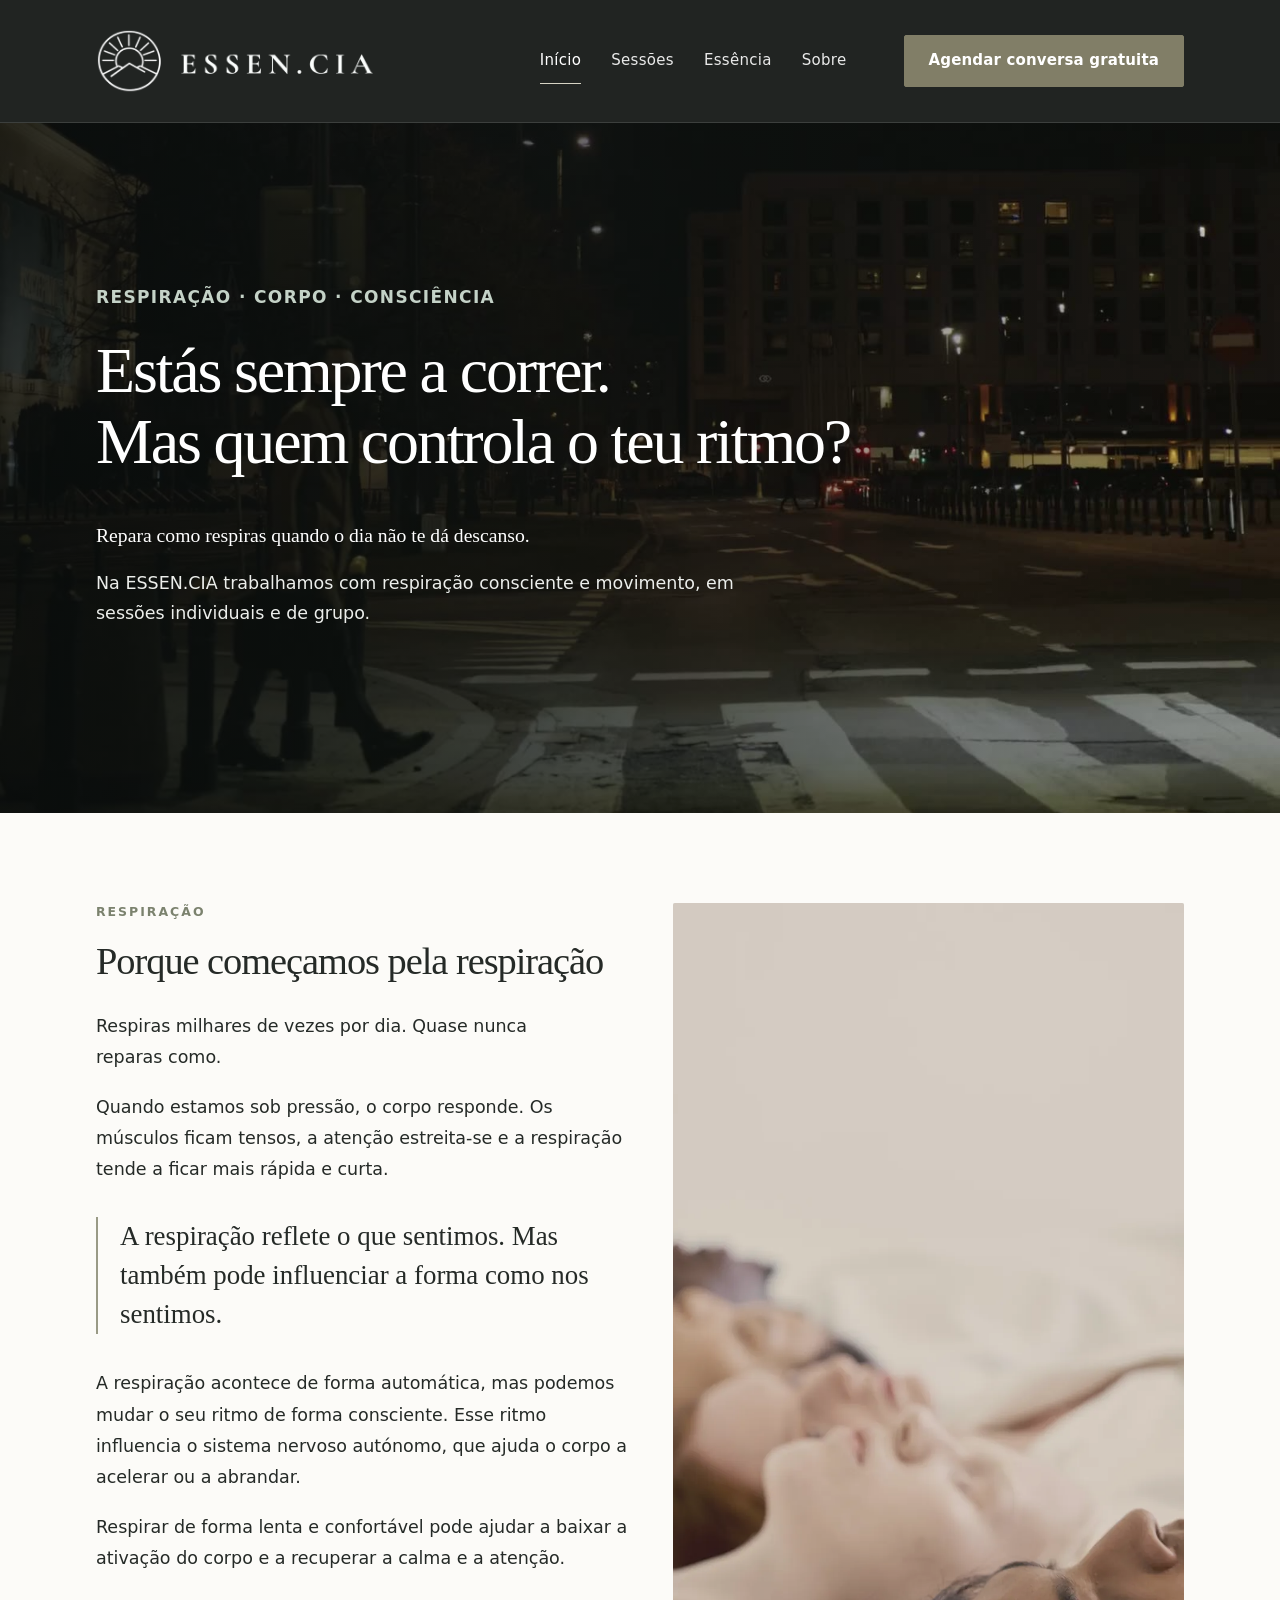
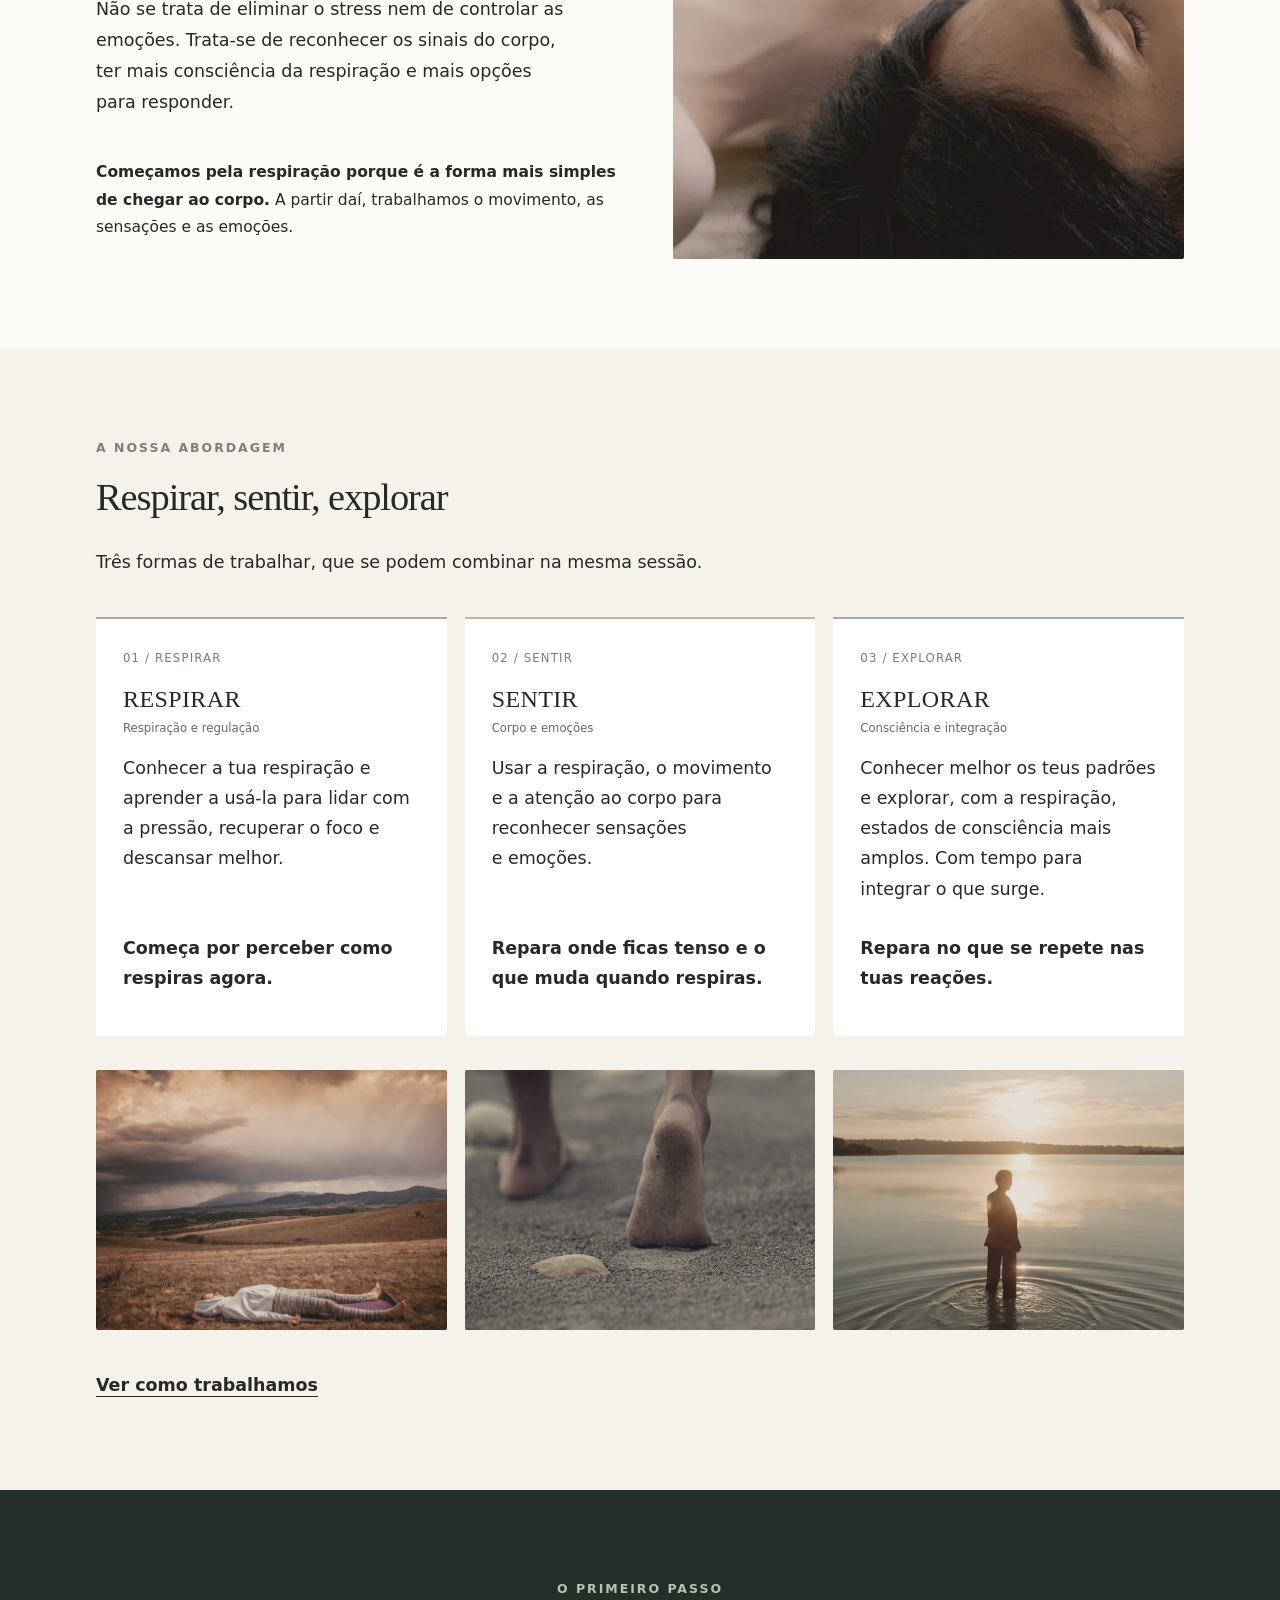
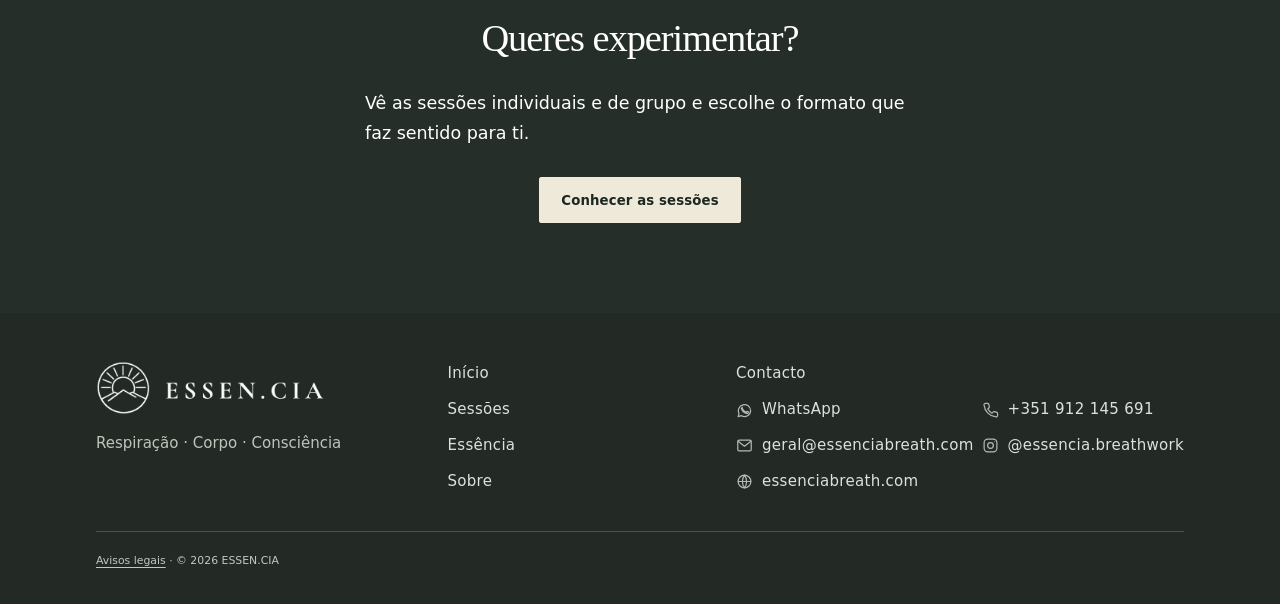
==== index.html @ b43eb586 "Dados estruturados: morada das sessões presenciais (Espaço SEED, Linda-a-Velha) Co-Authored-By: Clau" ====
<!DOCTYPE html>
<html lang="pt-PT"><head><meta charset="utf-8"/><meta content="width=device-width, initial-scale=1" name="viewport"/><meta content="light" name="color-scheme"/><title>Breathwork em Lisboa · ESSEN.CIA · Respiração, Corpo, Consciência</title><link rel="icon" href="favicon.ico"/><link rel="apple-touch-icon" href="assets/img/favicon.png"/><meta content="Sessões de breathwork (respiração consciente) em Lisboa, individuais e de grupo, com movimento e atenção ao corpo. Conhece a ESSEN.CIA." name="description"/>
<link rel="canonical" href="https://essenciabreath.com/">
<meta property="og:type" content="website"><meta property="og:locale" content="pt_PT"><meta property="og:site_name" content="ESSEN.CIA">
<meta property="og:title" content="Breathwork em Lisboa · ESSEN.CIA · Respiração, Corpo, Consciência"><meta property="og:description" content="Sessões de breathwork (respiração consciente) em Lisboa, individuais e de grupo, com movimento e atenção ao corpo. Conhece a ESSEN.CIA."><meta property="og:url" content="https://essenciabreath.com/">
<meta property="og:image" content="https://essenciabreath.com/assets/img/hero-poster.jpg"><meta name="twitter:card" content="summary_large_image">
<script type="application/ld+json">{"@context": "https://schema.org", "@type": "ProfessionalService", "name": "ESSEN.CIA", "url": "https://essenciabreath.com/", "description": "Sessões de breathwork (respiração consciente), movimento e consciência corporal, individuais e de grupo, em Lisboa.", "logo": "https://essenciabreath.com/assets/img/img-01.png", "image": "https://essenciabreath.com/assets/img/hero-poster.jpg", "telephone": "+351912145691", "email": "geral@essenciabreath.com", "areaServed": [{"@type": "City", "name": "Lisboa"}, {"@type": "City", "name": "Oeiras"}], "founder": {"@type": "Person", "name": "Domingos Frazão"}, "sameAs": ["https://www.instagram.com/essencia.breathwork/"], "knowsAbout": ["breathwork", "respiração consciente", "consciência corporal"], "address": {"@type": "PostalAddress", "streetAddress": "Av. 25 de Abril de 1974, 35, 1.º D (Espaço SEED)", "postalCode": "2795-224", "addressLocality": "Linda-a-Velha", "addressRegion": "Lisboa", "addressCountry": "PT"}}</script>
<link rel="stylesheet" href="css/site.css">
</head><body data-page="inicio"><script>(function(){var h=location.hash.slice(1),m={sessoes:"sessoes/",essencia:"essencia/",sobre:"sobre/",contacto:"sessoes/#contacto"};if(m[h])location.replace(m[h]);})();</script><a class="skip" href="./">Ir para o conteúdo</a><header class="site-head">
<a aria-label="ESSEN.CIA — Página inicial" class="logo" href="./"><img alt="ESSEN.CIA" class="brand-logo" data-v07-img="1" src="assets/img/img-01.png"/></a>
<nav aria-label="Menu principal" class="nav" id="nav"><a data-nav="inicio" data-v07-text="1" href="./">Início</a><a data-nav="sessoes" data-v07-text="2" href="sessoes/">Sessões</a><a data-nav="essencia" data-v07-text="3" href="essencia/">Essência</a><a data-nav="sobre" data-v07-text="4" href="sobre/">Sobre</a><a class="btn mobile-only" data-v07-text="5" href="sessoes/#contacto">Agendar conversa gratuita</a></nav>
<a class="btn head-cta" data-v07-text="6" href="sessoes/#contacto">Agendar conversa gratuita</a><button aria-controls="nav" aria-expanded="false" aria-label="Abrir menu" class="menu-toggle" id="menu-toggle" type="button">☰</button></header>
<main class="active" data-page="inicio" id="inicio">
<section class="hero"><div class="hero-photo" style="background-image:url('assets/img/bg-03.jpg')"></div><video aria-hidden="true" autoplay="" class="hero-video" data-video-choice="homem-passadeira" loop="" muted="" playsinline="" poster="assets/img/hero-poster.jpg" data-src-desktop="assets/video/hero.mp4" data-src-mobile="assets/video/hero-vertical.mp4" data-poster-mobile="assets/img/hero-poster-vertical.jpg" preload="metadata" tabindex="-1"><source src="assets/video/hero.mp4" type="video/mp4"/></video><div class="hero-content"><div class="eyebrow" data-v07-text="7" style="color:#c4d2c7">Respiração · Corpo · Consciência</div><h1 data-v07-text="8"><span>Estás sempre a correr.</span> <span>Mas quem controla o teu ritmo?</span></h1><div class="intro">Repara como respiras quando o dia não te dá descanso.</div><p data-v07-text="9">Na ESSEN.CIA trabalhamos com respiração consciente e movimento, em sessões individuais e de grupo.</p></div></section>
<section class="section"><div class="shell cols"><div class="wide-prose"><div class="eyebrow" data-v07-text="12">Respiração</div><h2 data-v07-text="13">Porque começamos pela respiração</h2><p data-v07-text="14">Respiras milhares de vezes por dia. Quase nunca reparas como.</p><p data-v07-text="15">Quando estamos sob pressão, o corpo responde. Os músculos ficam tensos, a atenção estreita-se e a respiração tende a ficar mais rápida e curta.</p><div class="statement">A respiração reflete o que sentimos. Mas também pode influenciar a forma como nos sentimos.</div><p data-v07-text="16">A respiração acontece de forma automática, mas podemos mudar o seu ritmo de forma consciente. Esse ritmo influencia o sistema nervoso autónomo, que ajuda o corpo a acelerar ou a abrandar.</p><p data-v07-text="17">Respirar de forma lenta e confortável pode ajudar a baixar a ativação do corpo e a recuperar a calma e a atenção.</p><p data-v07-text="18">Não se trata de eliminar o stress nem de controlar as emoções. Trata-se de reconhecer os sinais do corpo, ter mais consciência da respiração e mais opções para responder.</p><p class="conclusion-paragraph" data-v07-text="19"><strong>Começamos pela respiração porque é a forma mais simples de chegar ao corpo.</strong> A partir daí, trabalhamos o movimento, as sensações e as emoções.</p></div><figure class="image-frame feature-photo"><img alt="Pessoas deitadas de olhos fechados durante uma sessão de respiração" data-v07-img="2" decoding="async" loading="lazy" src="assets/img/img-02.webp"/></figure></div></section>
<section class="section soft"><div class="shell"><div class="eyebrow" data-v07-text="20">A nossa abordagem</div><h2 data-v07-text="21">Respirar, sentir, explorar</h2><p data-v07-text="22">Três formas de trabalhar, que se podem combinar na mesma sessão.</p><div class="door-grid"><article class="door"><figure class="image-frame door-photo"><img alt="Pessoa deitada num tapete ao ar livre, ao fim do dia" decoding="async" loading="lazy" src="assets/img/img-03.webp"/></figure><span class="number" data-v07-text="23">01 / RESPIRAR</span><h3 data-v07-text="24">RESPIRAR</h3><p class="meta" data-v07-text="25">Respiração e regulação</p><p data-v07-text="26">Conhecer a tua respiração e aprender a usá-la para lidar com a pressão, recuperar o foco e descansar melhor.</p><p data-v07-text="27"><strong>Começa por perceber como respiras agora.</strong></p></article><article class="door"><figure class="image-frame door-photo"><img alt="Pés descalços na areia" decoding="async" loading="lazy" src="assets/img/img-04.webp"/></figure><span class="number" data-v07-text="28">02 / SENTIR</span><h3 data-v07-text="29">SENTIR</h3><p class="meta" data-v07-text="30">Corpo e emoções</p><p data-v07-text="31">Usar a respiração, o movimento e a atenção ao corpo para reconhecer sensações e emoções.</p><p data-v07-text="32"><strong>Repara onde ficas tenso e o que muda quando respiras.</strong></p></article><article class="door"><figure class="image-frame door-photo"><img alt="Pessoa de pé na água ao pôr do sol" decoding="async" loading="lazy" src="assets/img/img-05.webp"/></figure><span class="number" data-v07-text="33">03 / EXPLORAR</span><h3 data-v07-text="34">EXPLORAR</h3><p class="meta" data-v07-text="35">Consciência e integração</p><p data-v07-text="36">Conhecer melhor os teus padrões e explorar, com a respiração, estados de consciência mais amplos. Com tempo para integrar o que surge.</p><p data-v07-text="37"><strong>Repara no que se repete nas tuas reações.</strong></p></article></div><div aria-label="Imagens de respiração, movimento e presença" class="image-strip"><figure class="image-frame"><img alt="Pessoa deitada num tapete ao ar livre, ao fim do dia" data-v07-img="3" decoding="async" loading="lazy" src="assets/img/img-03.webp"/></figure><figure class="image-frame"><img alt="Pés descalços na areia" data-v07-img="4" decoding="async" loading="lazy" src="assets/img/img-04.webp"/></figure><figure class="image-frame"><img alt="Pessoa de pé na água ao pôr do sol" data-v07-img="5" decoding="async" loading="lazy" src="assets/img/img-05.webp"/></figure></div><a class="link" href="essencia/">Ver como trabalhamos</a></div></section>
<section class="section dark ending"><div class="shell"><div class="eyebrow" data-v07-text="38">O primeiro passo</div><h2 data-v07-text="39">Queres experimentar?</h2><p data-v07-text="40">Vê as sessões individuais e de grupo e escolhe o formato que faz sentido para ti.</p><a class="btn cream" data-v07-text="41" href="sessoes/">Conhecer as sessões</a></div></section>
</main>
<footer class="footer"><div class="shell"><div class="footer-top"><div><a aria-label="ESSEN.CIA — início" class="logo" href="./"><img alt="ESSEN.CIA" class="brand-logo" data-v07-img="15" src="assets/img/img-01.png"/></a><p class="muted" data-v07-text="164" style="margin-top:17px">Respiração · Corpo · Consciência</p><!-- newsletter: tirar o atributo hidden quando o modelo de confirmação do Brevo estiver criado --><form class="footer-news" id="news-form" novalidate="" hidden><label for="news-email">Recebe as datas das próximas sessões</label><div class="footer-news-row"><input id="news-email" name="email" type="email" autocomplete="email" required="" placeholder="o teu e-mail" maxlength="160"/><input name="site" tabindex="-1" autocomplete="off" aria-hidden="true" style="position:absolute;left:-9999px;width:1px;height:1px"/><button class="btn" type="submit">Receber</button></div><p class="footer-news-note" id="news-status" role="status" aria-live="polite">Vais receber um e-mail para confirmar. Podes sair quando quiseres.</p></form></div><nav aria-label="Rodapé" class="footer-nav"><a data-v07-text="165" href="./">Início</a><a data-v07-text="166" href="sessoes/">Sessões</a><a data-v07-text="167" href="essencia/">Essência</a><a data-v07-text="168" href="sobre/">Sobre</a></nav><div class="footer-nav footer-contact-links"><a data-v07-text="169" href="sessoes/#contacto">Contacto</a><a data-v07-text="170" href="https://wa.me/351912145691" rel="noopener noreferrer" target="_blank"><svg aria-hidden="true" class="contact-icon" fill="none" height="18" stroke="currentColor" stroke-linecap="round" stroke-linejoin="round" stroke-width="1.7" viewbox="0 0 24 24" width="18"><path d="M20.7 11.9a8.7 8.7 0 0 1-13 7.4L3 20.6l1.2-4.3a8.7 8.7 0 1 1 16.5-4.4Z"></path><path d="M8.8 8.7c.7 2.8 2.2 4.5 5.6 5.8l1.2-1.4 2.2 1.1c-.5 2-2.2 2.4-4.3 1.5-3-1.3-5.2-3.5-6-6.4l1.3-1.9Z"></path></svg> WhatsApp</a><a data-v07-text="171" href="tel:+351912145691"><svg aria-hidden="true" class="contact-icon" fill="none" height="18" stroke="currentColor" stroke-linecap="round" stroke-linejoin="round" stroke-width="1.7" viewbox="0 0 24 24" width="18"><path d="M22 16.1v3a2 2 0 0 1-2.2 2c-9.2-1-16-7.8-17-17A2 2 0 0 1 4.8 2h3a2 2 0 0 1 2 1.7l.5 3a2 2 0 0 1-.6 1.7L8.2 9.9a16 16 0 0 0 5.9 5.9l1.5-1.5a2 2 0 0 1 1.7-.6l3 .5a2 2 0 0 1 1.7 1.9Z"></path></svg> +351 912 145 691</a><a data-v07-text="172" href="mailto:geral@essenciabreath.com"><svg aria-hidden="true" class="contact-icon" fill="none" height="18" stroke="currentColor" stroke-linecap="round" stroke-linejoin="round" stroke-width="1.7" viewbox="0 0 24 24" width="18"><rect height="15" rx="2" width="19" x="2.5" y="4.5"></rect><path d="m3 6 9 7 9-7"></path></svg> <span class="lbl" data-short="E-mail">geral@essenciabreath.com</span></a><a data-v07-text="173" href="https://www.instagram.com/essencia.breathwork/" rel="noopener noreferrer" target="_blank"><svg aria-hidden="true" class="contact-icon" fill="none" height="18" stroke="currentColor" stroke-linecap="round" stroke-linejoin="round" stroke-width="1.7" viewbox="0 0 24 24" width="18"><rect height="18" rx="5" width="18" x="3" y="3"></rect><circle cx="12" cy="12" r="4"></circle><circle cx="17.7" cy="6.4" fill="currentColor" r=".7" stroke="none"></circle></svg> <span class="lbl" data-short="Instagram">@essencia.breathwork</span></a><a data-v07-text="174" href="https://www.essenciabreath.com/" rel="noopener noreferrer" target="_blank"><svg aria-hidden="true" class="contact-icon" fill="none" height="18" stroke="currentColor" stroke-linecap="round" stroke-linejoin="round" stroke-width="1.7" viewbox="0 0 24 24" width="18"><circle cx="12" cy="12" r="9"></circle><path d="M3 12h18M12 3a15 15 0 0 1 0 18M12 3a15 15 0 0 0 0 18"></path></svg> <span class="lbl" data-short="Site">essenciabreath.com</span></a></div></div><div class="footer-small"><p class="legal-links"><a href="avisos-legais/">Avisos legais</a><!-- · <a href="https://www.livroreclamacoes.pt/" target="_blank" rel="noopener noreferrer">Livro de Reclamações</a> (escondido até a inscrição estar feita) --> · © 2026 ESSEN.CIA</p></div></div></footer><script src="js/site.js"></script></body></html>
---- css/site.css ----
:root{--ink:#252a27;--muted:#626b64;--cream:#f5f2ec;--paper:#fcfbf8;--line:#dfddd5;--deep:#252e29;--sage:#7b826e;--max:1160px;--serif:Georgia, 'Times New Roman', serif;--sans:system-ui,-apple-system,'Segoe UI',Arial,sans-serif}
*{box-sizing:border-box}html{scroll-behavior:smooth}body{margin:0;color:var(--ink);background:var(--paper);font-family:var(--sans);font-size:15.5px;line-height:1.72;-webkit-font-smoothing:antialiased}a{color:inherit}a:focus-visible,button:focus-visible{outline:3px solid #8c9d84;outline-offset:3px}button{font:inherit}p{margin:0 0 1.1em;max-width:730px}h1,h2,h3{font-family:var(--serif);font-weight:normal;letter-spacing:-.027em;line-height:1.16;margin:0 0 .7em}h1{font-size:clamp(2.4rem,4vw,3.95rem)}h2{font-size:clamp(1.85rem,3vw,2.95rem)}h3{font-size:1.48rem}.eyebrow{font-size:.7rem;text-transform:uppercase;letter-spacing:.16em;font-weight:700;color:var(--sage);margin-bottom:18px}.shell{max-width:var(--max);margin-inline:auto;padding-inline:36px}.skip{position:absolute;top:-55px;left:10px;z-index:200;padding:10px;background:white}.skip:focus{top:10px}
.site-head{position:relative;z-index:50;height:82px;padding:0 max(36px,calc((100vw - var(--max))/2 + 36px));display:flex;gap:35px;align-items:center;background:rgba(24,28,25,.96);color:white;border-bottom:1px solid rgba(255,255,255,.12)}.logo{display:flex;align-items:center;flex-shrink:0;text-decoration:none}.brand-logo{display:block;width:228px;height:auto;object-fit:contain}.nav{display:flex;gap:30px;align-items:center;justify-content:center;margin-left:auto}.nav a,.footer-nav a{font-size:.85rem;text-decoration:none;letter-spacing:.02em}.nav a{padding:10px 0;color:rgba(255,255,255,.9);border-bottom:1px solid transparent}.nav a:hover,.nav a.active{border-bottom-color:#d6d3c4;color:white}.head-cta{margin-left:22px}.btn{display:inline-flex;align-items:center;justify-content:center;gap:9px;border:1px solid var(--deep);background:var(--deep);color:#fff;padding:12px 21px;min-height:46px;font-size:.84rem;line-height:1.3;font-weight:600;letter-spacing:.01em;text-decoration:none;border-radius:2px;transition:background-color .16s,color .16s;cursor:pointer}.btn:hover{background:#48594e}.btn.cream{color:#1c2822;background:#eee9d9;border-color:#eee9d9}.btn.cream:hover{background:#fff}.btn.outline{background:transparent;color:var(--deep)}.btn.outline:hover{background:#eceee9}.site-head .btn{background:#817e67;border-color:#817e67;color:white}.menu-toggle{display:none;border:1px solid #7d8276;color:white;background:transparent;padding:7px 11px;border-radius:2px;font-size:1.2rem}.mobile-only{display:none!important}
main[data-page]{display:none}main[data-page].active{display:block}.hero{position:relative;isolation:isolate;display:flex;align-items:center;min-height:min(725px,83vh);background:#171d1b;color:#fff;overflow:hidden}.hero-photo{position:absolute;inset:0;z-index:-2;background-size:cover;background-position:center 45%;filter:saturate(.72)}.hero::after{content:'';position:absolute;inset:0;z-index:-1;background:linear-gradient(90deg,rgba(9,13,13,.90) 0%,rgba(12,17,16,.75) 40%,rgba(10,14,13,.10) 100%)}.hero-content{width:100%;max-width:var(--max);padding:84px 36px 100px;margin:auto}.hero-content h1{max-width:760px;font-size:clamp(2.65rem,5vw,4.65rem);line-height:1.11;letter-spacing:-.035em}.hero-content .intro{font:normal clamp(1.18rem,1.8vw,1.52rem)/1.35 var(--serif);margin:22px 0 16px;max-width:570px}.hero-content p{max-width:555px;font-size:.97rem;color:#eceeeb}.hero-content .btn{margin-top:14px}.hero .eyebrow{color:#ddd3be}.section{padding:90px 0}.section.soft{background:var(--cream)}.section.dark{background:var(--deep);color:white}.section.dark .eyebrow{color:#b7c2b1}.cols{display:grid;grid-template-columns:1.05fr 1fr;gap:65px;align-items:center}.wide-prose p{line-height:1.78}.statement{font:normal clamp(1.26rem,2.1vw,1.75rem)/1.45 var(--serif);padding-left:22px;border-left:2px solid #999a86;margin:32px 0 34px}.image-frame{margin:0;overflow:hidden;background:#e2e3dc;border-radius:2px}.image-frame img{display:block;width:100%;height:100%;object-fit:cover;object-position:center}.feature-photo{height:550px}.wide-photo{height:440px}.portrait-photo{height:510px}.image-caption{font-size:.73rem;color:var(--muted);margin-top:9px}.image-strip{display:grid;grid-template-columns:repeat(3,1fr);gap:15px}.image-strip .image-frame{height:260px}.image-strip .image-frame:nth-child(2){height:310px;margin-top:24px}.image-strip .image-frame:nth-child(3){height:260px}
.door-grid{display:grid;grid-template-columns:repeat(3,1fr);gap:18px;margin:40px 0 30px}.door{padding:29px 27px 24px;background:#fff;border-top:2px solid #a1afa2}.door:nth-child(2){border-color:#c6b79d}.door:nth-child(3){border-color:#a0adb2}.door .number{font-size:.71rem;letter-spacing:.1em;color:#728275}.door h3{font-size:1.67rem;margin:18px 0 6px}.door p{font-size:.89rem}.door .meta{font-size:.76rem;color:var(--muted);margin-bottom:16px}.link{font-weight:650;text-underline-offset:5px;text-decoration-thickness:1px}.ending{text-align:center;padding:70px 24px}.ending .shell{display:flex;flex-direction:column;align-items:center}.ending p{max-width:550px}.ending .btn{margin-top:10px}
.page-hero{background:var(--cream);padding:82px 0 75px}.page-hero p{font-size:1.02rem;max-width:760px}.page-hero h1{max-width:900px}.page-hero .btn{margin-top:13px}.details{display:grid;grid-template-columns:1fr 1.18fr;align-items:start;gap:75px}.details h2{max-width:370px}.details .wide-prose{min-width:0}.format-chips{display:flex;gap:9px;flex-wrap:wrap;margin:22px 0}.format-chips span{font-size:.77rem;background:#edf0e9;border:1px solid #c7d1c7;padding:7px 11px;color:#425147;border-radius:2px}.prices-by-request{color:var(--muted);font-size:.81rem}.service-band{background:#e8e7de;padding:30px}.service-band h3{font-size:1.45rem}.mid-cta{margin-top:14px}.session-side{margin-top:32px;max-width:440px}.session-side img{height:310px}.session-side.sm{max-width:400px}.group-grid{display:grid;grid-template-columns:minmax(280px,1fr) 1fr;gap:65px;align-items:center}.group-photo{height:530px}.group-image-caption{font-size:.73rem;color:var(--muted)}
.essence-section{display:grid;grid-template-columns:56px minmax(0,1fr) minmax(220px,340px);gap:36px;padding:70px 0;border-bottom:1px solid var(--line);align-items:start}.essence-section h2{font-size:2.5rem}.essence-section .number-big{font:normal 1.3rem var(--serif);color:#9ca79c}.essence-section p{max-width:620px}.essence-img{height:420px}.essence-img img{object-position:center}.quote-block{background:#e9e9e2;padding:78px 0}.quote-block p{max-width:750px}.about-top{display:grid;grid-template-columns:1.05fr .95fr;gap:70px;align-items:center}.about-top .portrait-photo{height:405px}.about-top p{font-size:1.06rem}.long-read{max-width:890px;margin:auto}.long-read h2{font-size:2.1rem;margin:10px 0 20px}.long-read p{line-height:1.85}.long-read .btn{margin:8px 12px 0 0}.light-rule{border:0;border-top:1px solid var(--line);margin:48px 0 46px}
.contact{padding:75px 0;background:#e5e7e0;scroll-margin-top:22px}.contact-cta{max-width:850px}.contact-cta h2{margin-bottom:.4em}.contact-cta p{max-width:720px}.contact-actions{display:flex;flex-wrap:wrap;gap:12px;align-items:center;margin-top:27px}.contact-note{font-size:.78rem;color:#546058;max-width:670px;margin-top:18px}.footer{background:#232a26;color:white;padding:62px 0 28px}.footer-top{display:grid;grid-template-columns:1.25fr 1fr 1fr;gap:36px}.footer .brand-logo{max-width:230px}.footer-nav{display:flex;flex-direction:column;align-items:flex-start;gap:13px}.footer-nav a{color:#dde1dc}.footer .muted{font-size:.82rem;color:#bdc5bb}.footer-small{color:#c0c9bf;margin-top:46px;padding-top:20px;border-top:1px solid #49544b;font-size:.74rem;line-height:1.7}
@media(max-width:1020px){.site-head{gap:20px;padding:0 26px}.brand-logo{width:190px}.nav{gap:19px}.head-cta{margin-left:0}.cols{gap:37px}.details{gap:42px}.essence-section{gap:20px;grid-template-columns:42px minmax(0,1fr) 260px}}
@media(max-width:760px){html{scroll-behavior:auto}.shell{padding:0 22px}.site-head{height:68px;padding:0 18px}.brand-logo{width:185px}.site-head>.head-cta{display:none}.menu-toggle{display:block;margin-left:auto}.nav{display:none;position:absolute;top:68px;left:0;right:0;margin:0;padding:16px 24px 24px;background:#222a26;border-top:1px solid #424d44;flex-direction:column;align-items:stretch;gap:6px;box-shadow:0 10px 14px rgba(0,0,0,.19)}.nav.open{display:flex}.nav a{padding:10px 5px;font-size:.96rem}.nav .mobile-only{display:flex!important;margin-top:10px}.hero{min-height:690px;align-items:end}.hero-photo{background-position:36% center;filter:saturate(.65)}.hero::after{background:linear-gradient(0deg,rgba(9,15,14,.96) 0%,rgba(12,17,16,.86) 48%,rgba(10,17,15,.12) 100%)}.hero-content{padding:230px 23px 58px}.hero-content h1{font-size:clamp(2.12rem,8vw,3.15rem)}.hero-content .intro{font-size:1.17rem}.hero-content p{font-size:.88rem}.section{padding:62px 0}.cols,.details,.group-grid,.about-top{grid-template-columns:1fr;gap:28px}.page-hero{padding:60px 0 55px}.page-hero h1{font-size:2.45rem}.feature-photo{height:360px}.wide-photo{height:280px}.portrait-photo,.about-top .portrait-photo{height:385px}.door-grid{grid-template-columns:1fr;gap:12px}.door{min-height:0;padding:24px}.door h3{margin:12px 0 3px}.group-photo{height:340px}.essence-section{grid-template-columns:35px 1fr;gap:14px;padding:54px 0}.essence-section .essence-img{grid-column:2;max-width:510px;height:280px}.essence-section h2{font-size:2.12rem}.image-strip{gap:8px}.image-strip .image-frame,.image-strip .image-frame:nth-child(3){height:160px}.image-strip .image-frame:nth-child(2){height:180px;margin-top:13px}.contact{padding:57px 0}.footer-top{grid-template-columns:1fr 1fr;gap:30px}.footer-top>div:first-child{grid-column:span 2}.footer-small{margin-top:30px}}
@media(max-width:430px){.hero{min-height:640px}.hero-content{padding-top:180px}.hero-content h1{font-size:2.16rem}.hero-content p{font-size:.85rem}.page-hero h1{font-size:2.18rem}.essence-section{grid-template-columns:1fr}.essence-section .essence-img{grid-column:1}.essence-section .number-big{font-size:.97rem}.about-top .portrait-photo{height:340px}.footer-top{grid-template-columns:1fr}.footer-top>div:first-child{grid-column:span 1}.contact-actions .btn{width:100%}}
@media(prefers-reduced-motion:reduce){html{scroll-behavior:auto}*{transition:none!important}}

/* V0.5 — Sistema visual editorial ESSEN.CIA */
:root{--font-body:1rem;--font-caption:.77rem;--font-label:.78rem;--font-button:.86rem;--font-h1:clamp(2.6rem,4.15vw,3.7rem);--font-h2:clamp(2rem,3.15vw,3rem);--font-h3:1.58rem;--body-leading:1.76;--space-section:clamp(66px,8vw,96px)}
body{font-size:var(--font-body);line-height:var(--body-leading)}
.section{padding-block:var(--space-section)}
p{font-size:var(--font-body);line-height:var(--body-leading);text-align:justify;text-wrap:pretty;hyphens:auto}
.eyebrow{font-size:var(--font-label);line-height:1.45}
h1{font-size:var(--font-h1)}h2{font-size:var(--font-h2)}h3{font-size:var(--font-h3)}
h1,h2,h3,.eyebrow{hyphens:none;text-align:left;text-wrap:balance}
.btn,.nav a,.footer-nav a{font-size:var(--font-button)}
.door p,.door .meta,.page-hero p,.about-top p,.hero-content p,.hero-content .intro,.footer .muted,.wide-prose p,.long-read p,.prices-by-request,.service-band p,.group-image-caption{font-size:var(--font-body)}
.door .meta,.door .number,.card-label,.image-caption,.group-image-caption,.prices-by-request,.footer .muted{font-size:var(--font-caption)}
.door .meta,.footer .muted,.prices-by-request{line-height:1.5;text-align:left}
.door h3{text-transform:uppercase;font-size:1.5rem;letter-spacing:.016em}
.door-grid>.door{min-height:340px;display:flex;flex-direction:column}
.door-grid>.door p:last-child{margin-top:auto;padding-top:10px}
.image-strip{grid-template-columns:repeat(3,minmax(0,1fr));gap:17px;margin:34px 0 40px;align-items:stretch}
.image-strip .image-frame,.image-strip .image-frame:nth-child(2),.image-strip .image-frame:nth-child(3){height:242px;margin:0;aspect-ratio:3/2}
.image-strip img,.essence-img img,.session-side img,.group-photo img,.feature-photo img{filter:saturate(.76) contrast(.96) brightness(.99)}
.essence-img{height:370px}
.essence-section{grid-template-columns:56px minmax(0,1fr) minmax(245px,340px);align-items:center}
.essence-section p{font-size:var(--font-body)}
.essence-section h2{font-size:2.45rem}
.about-top .portrait-photo img,.about-top .feature-photo img{filter:saturate(.78) contrast(.93) brightness(.97) blur(.45px)}
.hero{min-height:690px}
.hero-photo{z-index:-3;filter:saturate(.70) blur(2px);transform:scale(1.015)}
.hero-video{position:absolute;z-index:-2;inset:-4px;width:calc(100% + 8px);height:calc(100% + 8px);object-fit:cover;filter:saturate(.72) contrast(.94) brightness(.85) blur(2.6px);pointer-events:none}
.hero::after{z-index:-1;background:linear-gradient(90deg,rgba(9,13,13,.88) 0%,rgba(11,16,15,.79) 41%,rgba(10,15,14,.38) 100%)}
.hero-content{padding-top:92px;padding-bottom:96px}
.hero-content h1{max-width:1060px;font-size:clamp(2.65rem,4.06vw,3.64rem);line-height:1.10;letter-spacing:-.034em}
.hero-content h1 span{display:block;white-space:nowrap}
.hero .eyebrow{font-size:1.05rem;letter-spacing:.12em;margin-bottom:26px}
.hero-content .intro{max-width:1020px;font:normal 1.23rem/1.4 var(--serif);white-space:nowrap;margin:27px 0 18px;text-align:left}
.hero-content p{max-width:635px;color:#eceeeb}
.hero-content .btn{margin-top:17px}
.org-layout{display:grid;grid-template-columns:.9fr 1.4fr;gap:50px;align-items:start}
.formats-grid{display:grid;grid-template-columns:repeat(2,minmax(0,1fr));gap:15px}
.format-card{padding:25px 23px 26px;background:#e9e9e2;display:flex;flex-direction:column;min-height:338px}
.format-card:nth-child(2){background:#edece7}
.format-card h3{font-size:1.42rem;margin:16px 0 14px;line-height:1.2}
.format-card p{font-size:.92rem;line-height:1.65}
.card-label{letter-spacing:.13em;text-transform:uppercase;color:#697b6e;font-weight:650}
.format-card .card-small{font-size:.82rem;color:#56645a;margin-top:auto}
.text-link{display:inline-block;font-size:var(--font-button);font-weight:700;text-underline-offset:4px;line-height:1.5;margin-top:12px}
.partners{display:grid;grid-template-columns:repeat(2,minmax(0,1fr));gap:16px;margin:26px 0 25px}
.partner-card{border:1px solid #deded7;background:#f6f5f0;padding:26px;text-decoration:none;display:flex;flex-direction:column;gap:12px;min-height:150px;transition:border-color .18s}
.partner-card:hover{border-color:#7c8a7a}
.partner-name{font:600 2rem/1.06 var(--sans);letter-spacing:.09em;color:#26352f}
.partner-name.injoy{font-family:var(--serif);font-style:italic;font-weight:400;letter-spacing:.02em}
.partner-role{font-size:.84rem;color:#525f55}
.partner-visit{font-size:.78rem;color:#344b3f;font-weight:650;text-decoration:underline;text-underline-offset:4px}
.contact{position:relative;isolation:isolate;background:#e9eae3;overflow:hidden}
.contact::before{content:'';position:absolute;inset:0;z-index:-2;background-image:url('../assets/img/bg-01.webp');background-size:cover;background-position:50% 55%;filter:blur(5px) saturate(.65) contrast(.88);transform:scale(1.02)}
.contact::after{content:'';position:absolute;inset:0;z-index:-1;background:rgba(244,246,241,.89)}
.contact-actions{align-items:stretch;margin-top:27px}
.contact-direct{display:grid;grid-template-columns:repeat(2,minmax(0,1fr));gap:22px 36px;border-top:1px solid rgba(48,67,57,.18);padding-top:23px;margin-top:32px}
.contact-direct>div{display:flex;flex-direction:column;align-items:flex-start;gap:4px}
.contact-direct a{font-size:1rem;font-weight:600;text-decoration:none;overflow-wrap:anywhere}
.contact-direct a:hover,.footer-contact-links a:hover{text-decoration:underline;text-underline-offset:4px}
.contact-label{font-size:var(--font-caption);letter-spacing:.11em;text-transform:uppercase;color:#5e6c61;font-weight:700}
.footer-contact-links a{overflow-wrap:anywhere}
.footer-small p{font-size:var(--font-caption);text-align:left}
@media(prefers-reduced-motion:reduce){.hero-video{display:none}*{scroll-behavior:auto!important}}
@media(max-width:1100px){.hero-content h1{font-size:clamp(2.3rem,4.2vw,3.4rem)}.hero-content h1 span{white-space:normal}.hero-content .intro{white-space:normal}.org-layout{grid-template-columns:1fr;gap:22px}}
@media(max-width:760px){:root{--font-body:.99rem;--font-h2:2.12rem;--font-h3:1.5rem;--space-section:64px}
 p{text-align:justify}.hero{min-height:705px}.hero-content{padding-top:260px;padding-bottom:62px}
 .hero-content h1{font-size:clamp(2.18rem,7.9vw,3.2rem);line-height:1.13}
 .hero-content h1 span{display:inline;white-space:normal}.hero-content h1 span+span::before{content:' '}
 .hero .eyebrow{font-size:.89rem;line-height:1.6;letter-spacing:.085em}
 .hero-content .intro{font-size:1.12rem;white-space:normal}
 .hero-content p{font-size:var(--font-body)}
 .image-strip{grid-template-columns:repeat(3,minmax(0,1fr));gap:7px;margin-bottom:23px}
 .image-strip .image-frame,.image-strip .image-frame:nth-child(2),.image-strip .image-frame:nth-child(3){height:124px;aspect-ratio:4/5}
 .door-grid>.door{min-height:0}.door-grid>.door p:last-child{margin-top:0}
 .formats-grid,.partners,.contact-direct{grid-template-columns:1fr}.format-card{min-height:0}
 .essence-section{grid-template-columns:34px 1fr;align-items:start}
 .essence-section .essence-img{grid-column:2;height:270px;width:100%;max-width:none}
 .contact .btn{width:100%}.footer-top{grid-template-columns:1fr 1fr}
}
@media(max-width:480px){.footer-top{grid-template-columns:1fr}.image-strip .image-frame,.image-strip .image-frame:nth-child(2),.image-strip .image-frame:nth-child(3){height:106px}.hero .eyebrow{font-size:.85rem}}

/* ESSEN.CIA v0.6 · refined design system */
:root{--font-body:1rem;--font-h2:clamp(2rem,3.25vw,3rem);--font-h3:1.55rem;--font-button:.83rem;--font-caption:.73rem}
.shell{max-width:1160px}
.hero-photo{background-position:50% 50%;filter:saturate(.78) blur(1.3px)}
.hero-video{filter:saturate(.76) contrast(.96) brightness(.89) blur(1.6px)}
.hero::after{background:linear-gradient(90deg,rgba(7,12,11,.91) 0%,rgba(9,14,13,.79) 48%,rgba(8,13,12,.3) 100%)}
.hero-content p{max-width:650px}
.conclusion-paragraph{margin-top:29px!important;font-size:calc(var(--font-body) - 1.4px)!important;line-height:1.8}
.door-grid{gap:19px;margin-bottom:0}
.image-strip{gap:19px;margin-top:34px;margin-bottom:40px}
.image-strip .image-frame,.image-strip .image-frame:nth-child(2),.image-strip .image-frame:nth-child(3){height:235px;min-width:0;margin:0;border-radius:2px;overflow:hidden}
.image-strip .image-frame img{height:100%;width:100%;object-fit:cover;object-position:center;filter:saturate(.79) contrast(.96)}
.door-grid .door{min-width:0}
.essence-section{grid-template-columns:56px minmax(0,1fr) minmax(235px,340px);gap:34px}
.essence-section .essence-img{height:390px}
.essence-section .essence-img img{width:100%;height:100%;object-fit:cover}
.essence-section p{max-width:none}
.quote-block .shell>p{max-width:none}
.long-read{max-width:950px}
.long-read p{max-width:none}
.partners{gap:22px;margin:30px 0 26px}
.partner-card{align-items:center;text-align:center;min-height:270px;justify-content:center;gap:10px;padding:28px 20px;background:#f5f4ef}
.partner-card:hover{background:#f1f0e9}
.partner-mark{border-radius:50%;height:104px;width:104px;flex:0 0 104px;display:flex;align-items:center;justify-content:center;background:#ede7d6;border:1px solid #e1dacc;overflow:hidden}
.partner-mark img{width:100%;height:100%;object-fit:contain}
.partner-seed-mark{background:#e9e9df;color:#293d31}
.partner-seed-mark>span{font:600 1.16rem/1.2 var(--sans);letter-spacing:.09em}
.partner-name,.partner-name.injoy{font:600 1.06rem/1.2 var(--sans);letter-spacing:.09em;color:#26352f}
.partner-role{font-size:.9rem;line-height:1.45}
.partner-visit{font-size:.82rem}
.contact-actions{gap:12px}
.contact-icon{flex:none;vertical-align:middle}
.footer{padding:48px 0 22px}
.footer .footer-nav{gap:8px}
.footer-contact-links a{display:inline-flex;align-items:center;gap:9px}
.footer-contact-links a svg{height:17px;width:17px;opacity:.78}
.footer-small{font-size:.68rem;line-height:1.6;margin-top:34px}
.footer-small p{font-size:.68rem;max-width:none}
.contact-form-panel{max-width:780px;padding:32px;margin-top:28px;border:1px solid #c4ccc3;background:rgba(252,252,250,.94);border-radius:2px}
.contact-form-panel[hidden]{display:none}
.contact-form-panel h3{margin:0 0 9px}
.contact-form-panel .form-explainer{font-size:.88rem;line-height:1.55;margin-bottom:18px}
.contact-form-panel form{display:flex;flex-direction:column;gap:15px}
.form-grid{display:grid;grid-template-columns:repeat(2,minmax(0,1fr));gap:16px}
.contact-form-panel label{display:flex;flex-direction:column;font-size:.81rem;font-weight:650;color:#36413a;gap:7px}
.contact-form-panel input,.contact-form-panel select,.contact-form-panel textarea{font:normal .95rem/1.5 var(--sans);color:#242b27;background:white;border:1px solid #aebbb0;padding:11px 12px;max-width:100%;width:100%;border-radius:2px}
.contact-form-panel textarea{resize:vertical}
.contact-form-panel .btn{align-self:flex-start}
.contact-hint{font-size:.77rem;line-height:1.5;margin:0;color:#626b62;max-width:none}
.field-optional{color:#7a807b;font-weight:400}
@media(max-width:760px){
 .hero-video{filter:saturate(.73) brightness(.80) contrast(.94) blur(1.35px)}
 .image-strip{gap:9px}
 .image-strip .image-frame,.image-strip .image-frame:nth-child(2),.image-strip .image-frame:nth-child(3){height:122px}
 .essence-section{grid-template-columns:36px minmax(0,1fr);gap:13px}
 .essence-section .essence-img{height:310px}
 .partners{gap:12px}
 .partner-card{min-height:230px;padding:20px 10px}
 .partner-mark{height:82px;width:82px;flex-basis:82px}
 .form-grid{grid-template-columns:1fr;gap:15px}
 .contact-form-panel{padding:20px 16px}
 .footer{padding:40px 0 20px}
 }
@media(max-width:480px){.partners{grid-template-columns:1fr}.partner-card{min-height:210px}.image-strip .image-frame,.image-strip .image-frame:nth-child(2),.image-strip .image-frame:nth-child(3){height:100px}}
@media(prefers-reduced-motion:reduce){.hero-video{display:none}}


/* ESSEN.CIA V0.7 – parâmetros de desenho que podem ser editados */
:root{--font-body:var(--v07-body-size,15.5px);--body-leading:var(--v07-line-height,1.72)}body{font-size:var(--font-body);line-height:var(--body-leading)}
.section{padding-top:var(--v07-section-gap,90px);padding-bottom:var(--v07-section-gap,90px)}
.door-grid{gap:var(--v07-column-gap,18px)}
.image-strip{gap:var(--v07-column-gap,18px)}
.image-strip .image-frame,.image-strip .image-frame:nth-child(2),.image-strip .image-frame:nth-child(3){height:var(--v07-strip-height,260px);margin-top:0}
h2{font-size:var(--v07-h2-size,clamp(1.85rem,3vw,2.95rem))}
.hero-content h1{font-size:var(--v07-hero-title-size,clamp(2.65rem,5vw,4.65rem))}
.image-frame img{filter:saturate(var(--v07-photo-saturation,.9))}
.partner-seed-mark{overflow:hidden;background:#a99f95!important;padding:0!important}
.partner-seed-mark img{display:block;width:100%;height:100%;object-fit:cover;border-radius:50%}
@media(max-width:760px){
.section{padding-top:clamp(40px,8vw,var(--v07-section-gap,62px));padding-bottom:clamp(40px,8vw,var(--v07-section-gap,62px))}
.hero-content h1{font-size:clamp(2.05rem,8vw,3.15rem)}
.image-strip .image-frame,.image-strip .image-frame:nth-child(2),.image-strip .image-frame:nth-child(3){height:170px}
}


/* Revisão visual V0.7 – pedidos 20h18–20h24 */
.hero-video{filter:brightness(1.03) saturate(.92) contrast(1.02)!important;transform:none!important;inset:0!important;width:100%!important;height:100%!important;object-position:center 53%;}
.hero-photo{filter:brightness(1.03) saturate(.88)!important;transform:none!important;background-position:center 52%!important;}
.hero::after{background:linear-gradient(90deg,rgba(9,13,13,.78) 0%,rgba(12,17,16,.64) 41%,rgba(10,14,13,.10) 100%)!important;}
.hero .eyebrow{font-size:17px!important;letter-spacing:.08em;line-height:1.5;}
.footer .muted{font-size:15px!important;line-height:1.5;}
.conclusion-paragraph{font-size:12.5px!important;margin-top:41px!important;line-height:1.75;}
.wide-prose p,.long-read p,.essence-section p{text-align:justify;text-align-last:left;hyphens:auto;max-width:none;}
.cols{gap:40px;}
/* Faz corresponder a imagem ao volume do texto, mantendo a largura do cartão. */
.essence-section .essence-img{height:430px;align-self:center;}
.essence-section .essence-img img{width:100%;height:100%;object-fit:cover;}
@media(max-width:760px){
 .hero-video{object-position:50% center;filter:brightness(1.05) saturate(.9)!important;}
 .hero::after{background:linear-gradient(180deg,rgba(8,12,11,.25),rgba(8,12,11,.87))!important;}
 .hero .eyebrow{font-size:14px!important;}
 .wide-prose p,.long-read p,.essence-section p{text-align:left;hyphens:none;}
 .essence-section .essence-img{height:310px;}
 .footer .muted{font-size:13.5px!important;}
}
@media(prefers-reduced-motion:reduce){.hero-video{display:none!important;}}

/* ===== V7B — correções de leitura e telemóvel ===== */
p,.wide-prose p,.long-read p,.essence-section p,.card p,article p{text-align:left !important;text-align-last:auto;hyphens:manual !important}
.image-strip{width:100%;max-width:100%;grid-template-columns:repeat(3,minmax(0,1fr)) !important}
.image-strip .image-frame{min-width:0;overflow:hidden}
.image-strip .image-frame img{display:block;width:100%;height:100%;object-fit:cover}
@media(max-width:760px){
  .image-strip{gap:8px !important}
  .image-strip .image-frame,.image-strip .image-frame:nth-child(2),.image-strip .image-frame:nth-child(3){height:150px !important;margin:0 !important;aspect-ratio:auto !important}
}
/* V7B — vídeo do topo (versão V06, horizontal) */
.hero-video{object-position:center center !important}
@media(max-width:760px){.hero-video{object-position:12% center !important}}
/* V7B — bloco da autoavaliação no Início */
.diag-teaser{background:var(--paper,#fcfbf8);border-top:1px solid var(--line,#dfddd5);border-bottom:1px solid var(--line,#dfddd5)}
.diag-inner{display:grid;grid-template-columns:minmax(0,1fr) auto;gap:32px;align-items:end}
.diag-inner p{max-width:560px}
@media(max-width:760px){.diag-inner{grid-template-columns:1fr;gap:12px}}
/* V7B — texto do corpo +2px (pedido do Domingos, 9 nov) */
:root{--font-body:17.5px !important}
.conclusion-paragraph{font-size:15.5px !important}
/* V7B — Como começar + contacto num só bloco */
.contact-call{margin-top:26px;font-size:var(--font-body)}
.contact-collab{margin-top:28px;font-size:14px;color:var(--muted,#626b64)}
.check-line{display:flex !important;gap:10px;align-items:flex-start;font-weight:400 !important;font-size:15px;margin:6px 0 16px;cursor:pointer}
.check-line input{width:18px !important;height:18px;margin-top:3px;flex:none;accent-color:#252e29}
#contact-form label:not(.check-line){display:block !important}
#contact-form label:not(.check-line) input,#contact-form label:not(.check-line) select,#contact-form label:not(.check-line) textarea{display:block;width:100%;margin-top:8px}
#contact-form label.check-line{flex-direction:row !important}
/* V7B — tamanhos uniformes: corpo 17.5px, notas 15.5px */
.format-card p{font-size:17.5px !important}
.format-card .card-small,.card-small,.contact-collab{font-size:15.5px !important}
@media(min-width:900px){.one-line{white-space:nowrap;max-width:none !important}}
.formacao-line{color:var(--muted,#626b64);font-style:italic;margin-top:4px}
/* V7B — cabeçalho maior (x1,5) e rodapé com contactos em 2 colunas */
.site-head{height:123px !important}
.site-head .brand-logo{width:278px !important}
.site-head .nav a{font-size:15px !important}
.site-head .head-cta,.site-head .btn{font-size:15px !important;padding:15px 24px !important}
@media(max-width:1020px){.site-head{height:92px !important}.site-head .brand-logo{width:220px !important}}
@media(max-width:760px){.site-head{height:88px !important}.site-head .brand-logo{width:210px !important}}
.footer-nav a,.footer-contact-links a{font-size:15px !important}
.footer-contact-links{display:grid !important;grid-template-columns:repeat(2,max-content);column-gap:34px;row-gap:12px;align-items:start}
.footer-contact-links>a:first-child{grid-column:1 / -1}
@media(max-width:480px){.footer-contact-links{grid-template-columns:1fr 1fr;column-gap:16px}.footer-contact-links a{font-size:14px !important}}
@media(max-width:480px){.footer-contact-links .lbl{font-size:0 !important}.footer-contact-links .lbl::after{content:attr(data-short);font-size:14px}.footer-top{gap:22px !important}}
.legal-links a{color:inherit;text-decoration:underline;text-underline-offset:3px}
@media(max-width:480px){.footer-contact-links .lbl::after{font-size:13px !important}.footer-contact-links a{font-size:13px !important}}
/* V7B — imagens novas */
.card-photo{margin:-1px -1px 18px;aspect-ratio:3/2;overflow:hidden}
.card-photo img{width:100%;height:100%;object-fit:cover;display:block}
.hero-video{object-position:center 60% !important}
@media(max-width:760px){.hero-video{object-position:center center !important}}

/* v8: retrato em círculo, logos, velas, enquadramentos */
.about-top .portrait-round{width:min(400px,100%);height:auto!important;aspect-ratio:1/1;border-radius:50%;justify-self:center;background:transparent}
.about-top .portrait-round img{object-position:center 30%}
.partner-mark{height:104px!important;width:104px!important;flex-basis:104px!important}
.partner-mark img{object-fit:cover}
.quote-cols{display:grid;grid-template-columns:minmax(0,1.35fr) minmax(220px,.65fr);gap:56px;align-items:center}
.quote-photo{height:400px}.quote-photo img{object-position:center 62%}
@media(max-width:760px){.quote-cols{grid-template-columns:1fr;gap:28px}.quote-photo{height:240px}.about-top .portrait-round{width:min(300px,80%)}.partner-mark{height:82px!important;width:82px!important;flex-basis:82px!important}.essence-section:nth-of-type(n) .essence-img{height:280px;margin-top:0}}
/* v8: organizações — texto em cima, Empresas e Desporto lado a lado, alinhados com o texto */
.org-layout{grid-template-columns:1fr!important;gap:30px!important}
.org-layout>div:first-child{max-width:820px}
.org-layout .formats-grid{grid-template-columns:repeat(2,minmax(0,1fr));gap:24px}
.org-layout .format-card{padding:0 0 28px}
.org-layout .format-card>*:not(.card-photo){margin-left:28px;margin-right:28px}
.org-layout .card-photo{margin:0 0 20px;aspect-ratio:16/9}
@media(max-width:760px){.org-layout .formats-grid{grid-template-columns:1fr}.org-layout .format-card>*:not(.card-photo){margin-left:20px;margin-right:20px}}
/* v8: faixa de imagens com os mesmos limites e espaços dos cartões */
.image-strip{display:grid!important;grid-template-columns:repeat(3,minmax(0,1fr))!important;gap:18px!important;width:auto!important;max-width:none!important}
.image-strip .image-frame,.image-strip .image-frame:nth-child(2),.image-strip .image-frame:nth-child(3){aspect-ratio:auto!important;width:auto!important;min-width:0}
@media(max-width:760px){.image-strip{gap:8px!important}}
/* v8: imagens laterais acompanham a altura do texto (do topo ao fim do texto) */
@media(min-width:761px){
.cols,.essence-section,.quote-cols{align-items:stretch!important}
.cols>.feature-photo,.details>.session-side,.essence-section>.essence-img,.quote-cols>.quote-photo{position:relative;height:auto!important;min-height:300px;margin-top:0!important;align-self:stretch}
.cols>.feature-photo img,.details>.session-side img,.essence-section>.essence-img img,.quote-cols>.quote-photo img{position:absolute;inset:0;width:100%;height:100%;object-fit:cover}
}
@media(min-width:761px){
.details{align-items:center!important}
.details>.session-side,.details .session-side{position:static;height:330px!important;min-height:0}
.details .session-side img{position:static;height:100%!important;width:100%}
}
.card-photo img[src*="desporto"]{object-position:50% 66%!important}
@media(min-width:761px){.essence-section{align-items:center!important}.essence-section>.essence-img{height:420px!important;align-self:center}}
.essence-img img[src*="explorar"]{object-position:center 18%!important}
.quote-photo img[src*="integracao"]{object-position:center 70%!important}
/* v8: colaborações sem caixa, logos 1,5x */
.partner-card{background:transparent!important;border:0!important;padding:10px 0!important;min-height:0!important}
.partner-mark{height:156px!important;width:156px!important;flex-basis:156px!important}
@media(max-width:760px){.partner-mark{height:123px!important;width:123px!important;flex-basis:123px!important}}
/* v8: rodapé — linha ao passar o rato; só links legais */
.footer-nav a{text-decoration:none;background-image:linear-gradient(currentColor,currentColor);background-size:0 1px;background-repeat:no-repeat;background-position:0 100%;transition:background-size .2s;padding-bottom:2px}
.footer-nav a:hover,.footer-nav a:focus-visible{background-size:100% 1px}
.footer-small .legal-links{margin-top:0}
.self-check{margin:34px 0 8px;padding:22px 0 0;border-top:1px solid rgba(127,127,127,.3)}.self-check p{margin-bottom:10px}
/* v8: caixa da autoavaliação */
.self-check{display:flex!important;gap:22px;align-items:flex-start;margin:36px 0 26px!important;padding:26px 28px!important;border:1px solid #cfd3c8!important;border-top:3px solid #8a9a86!important;background:rgba(255,255,255,.72);max-width:780px}
.self-check-icon{flex:0 0 54px;height:54px;border-radius:50%;background:#e4e8df;color:#4f6150;display:flex;align-items:center;justify-content:center}
.self-check-body p{margin:0 0 16px}
@media(max-width:760px){.self-check{flex-direction:column;gap:14px;padding:22px 20px!important}.self-check .btn{width:100%;justify-content:center}}

/* v9: autoavaliação, portas no telemóvel, fotos */
.door-photo{display:none}
@media(max-width:760px){.door-grid .door-photo{display:block;height:200px;margin:-24px -24px 20px;border-radius:0}.door-grid .door-photo img{filter:saturate(.79) contrast(.96)}.door-grid + .image-strip{display:none!important}}
.session-side img{object-position:center 78%}
.self-check{background:#171d1b!important;color:#f4f1ea;border:none!important;border-top:3px solid #E0A75E!important}
.self-check p,.self-check strong{color:#f4f1ea}
.self-check-title{font-size:1.15rem;margin-bottom:6px!important}
.self-check-icon{background:rgba(244,241,234,.12)!important;color:#f4f1ea!important}
.self-check .btn{background:#f4f1ea;color:#171d1b;border-color:#f4f1ea}
.self-check .btn:hover{background:#E0A75E;border-color:#E0A75E;color:#171d1b}
.essence-img img[src*="explorar-2"]{object-position:35% center}
@media(max-width:760px){.self-check-icon{width:54px;flex:0 0 54px}}
.essence-img img[src*="sentir-2"]{object-position:55% 40%}

/* newsletter no rodapé */
.footer-news{margin-top:22px;max-width:340px;position:relative}
.footer-news label{display:block;font-size:14px;margin-bottom:8px}
.footer-news-row{display:flex;gap:8px}
.footer-news input[type=email]{flex:1;min-width:0;font:inherit;font-size:14px;padding:10px 12px;border-radius:999px;border:1px solid rgba(232,230,223,.35);background:transparent;color:inherit}
.footer-news input[type=email]::placeholder{color:rgba(232,230,223,.55)}
.footer-news .btn{padding:10px 16px;font-size:14px;min-height:0}
.footer-news-note{font-size:12px;opacity:.75;margin-top:8px}
/* botão dos cartões Empresas e Desporto: mesmo estilo, mais pequeno */
.format-card .btn-card{align-self:flex-start;padding:9px 16px;min-height:38px;font-size:.78rem;margin-top:16px}
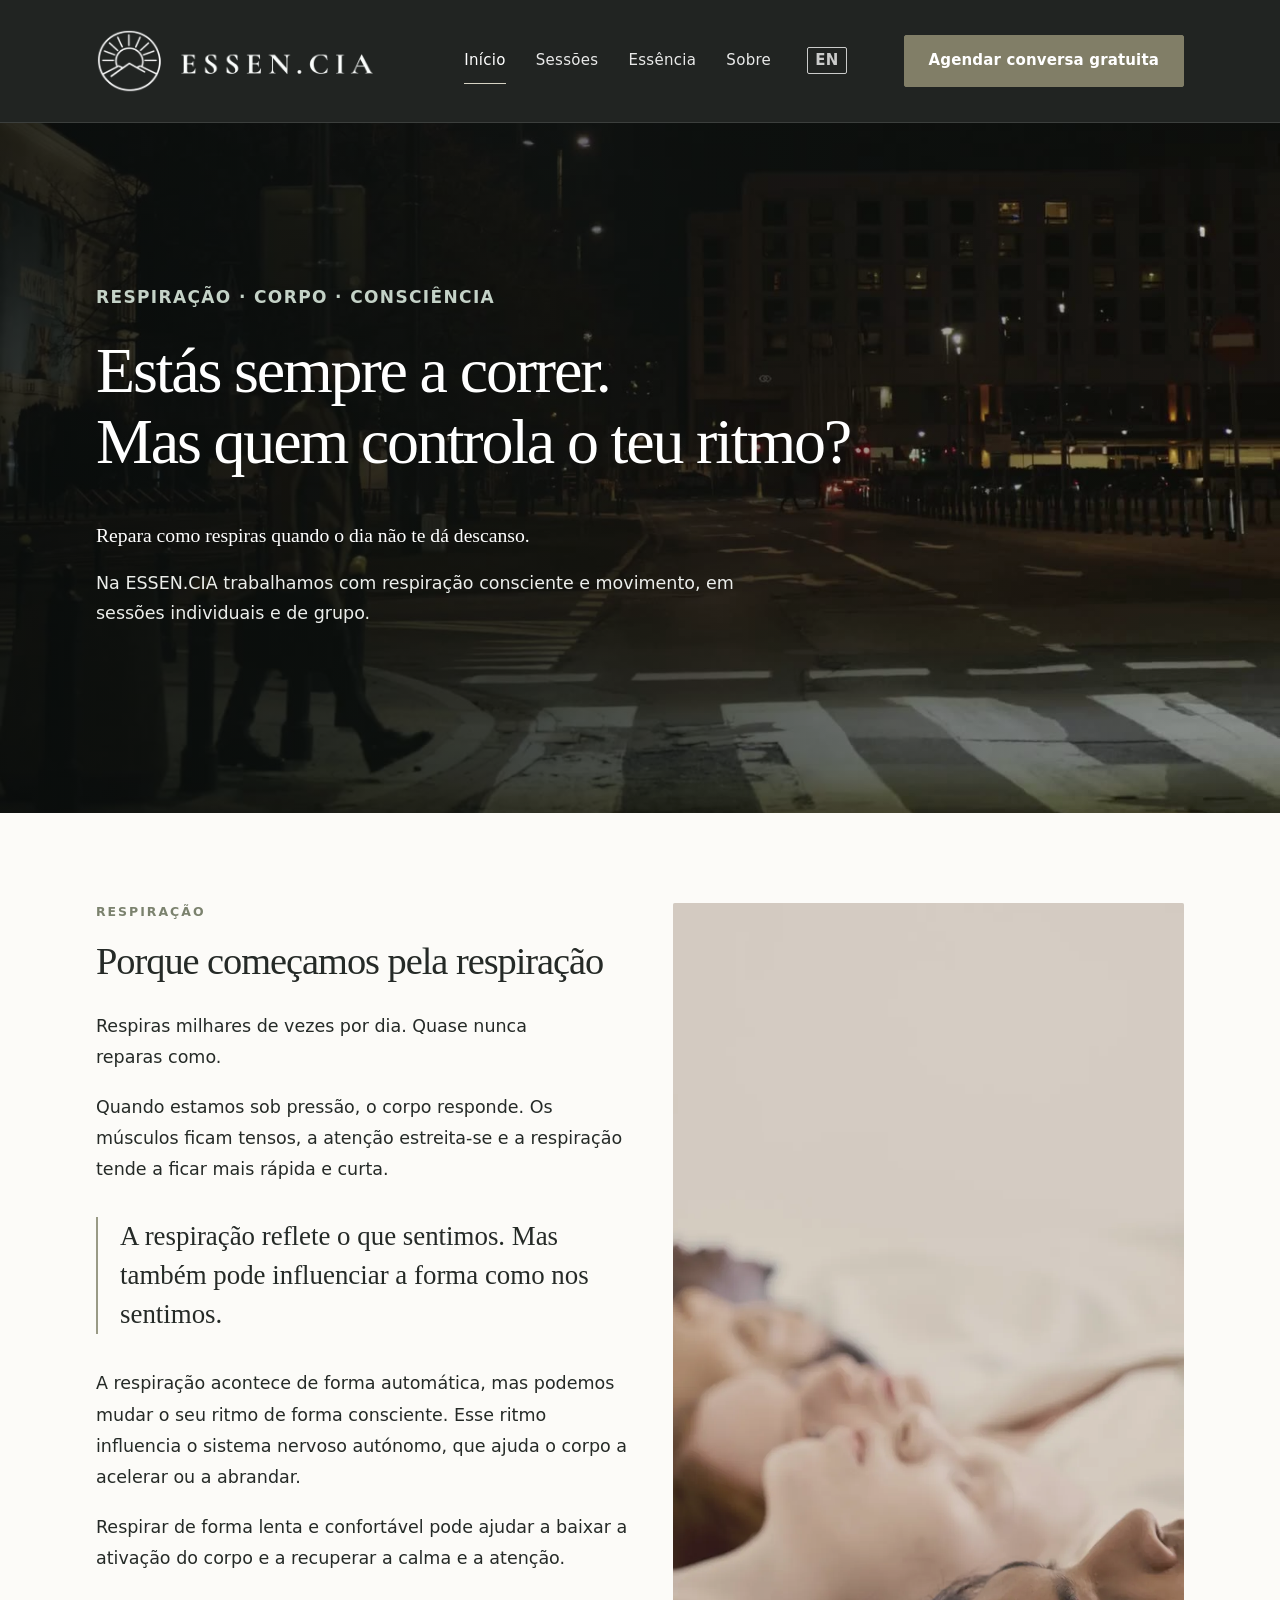
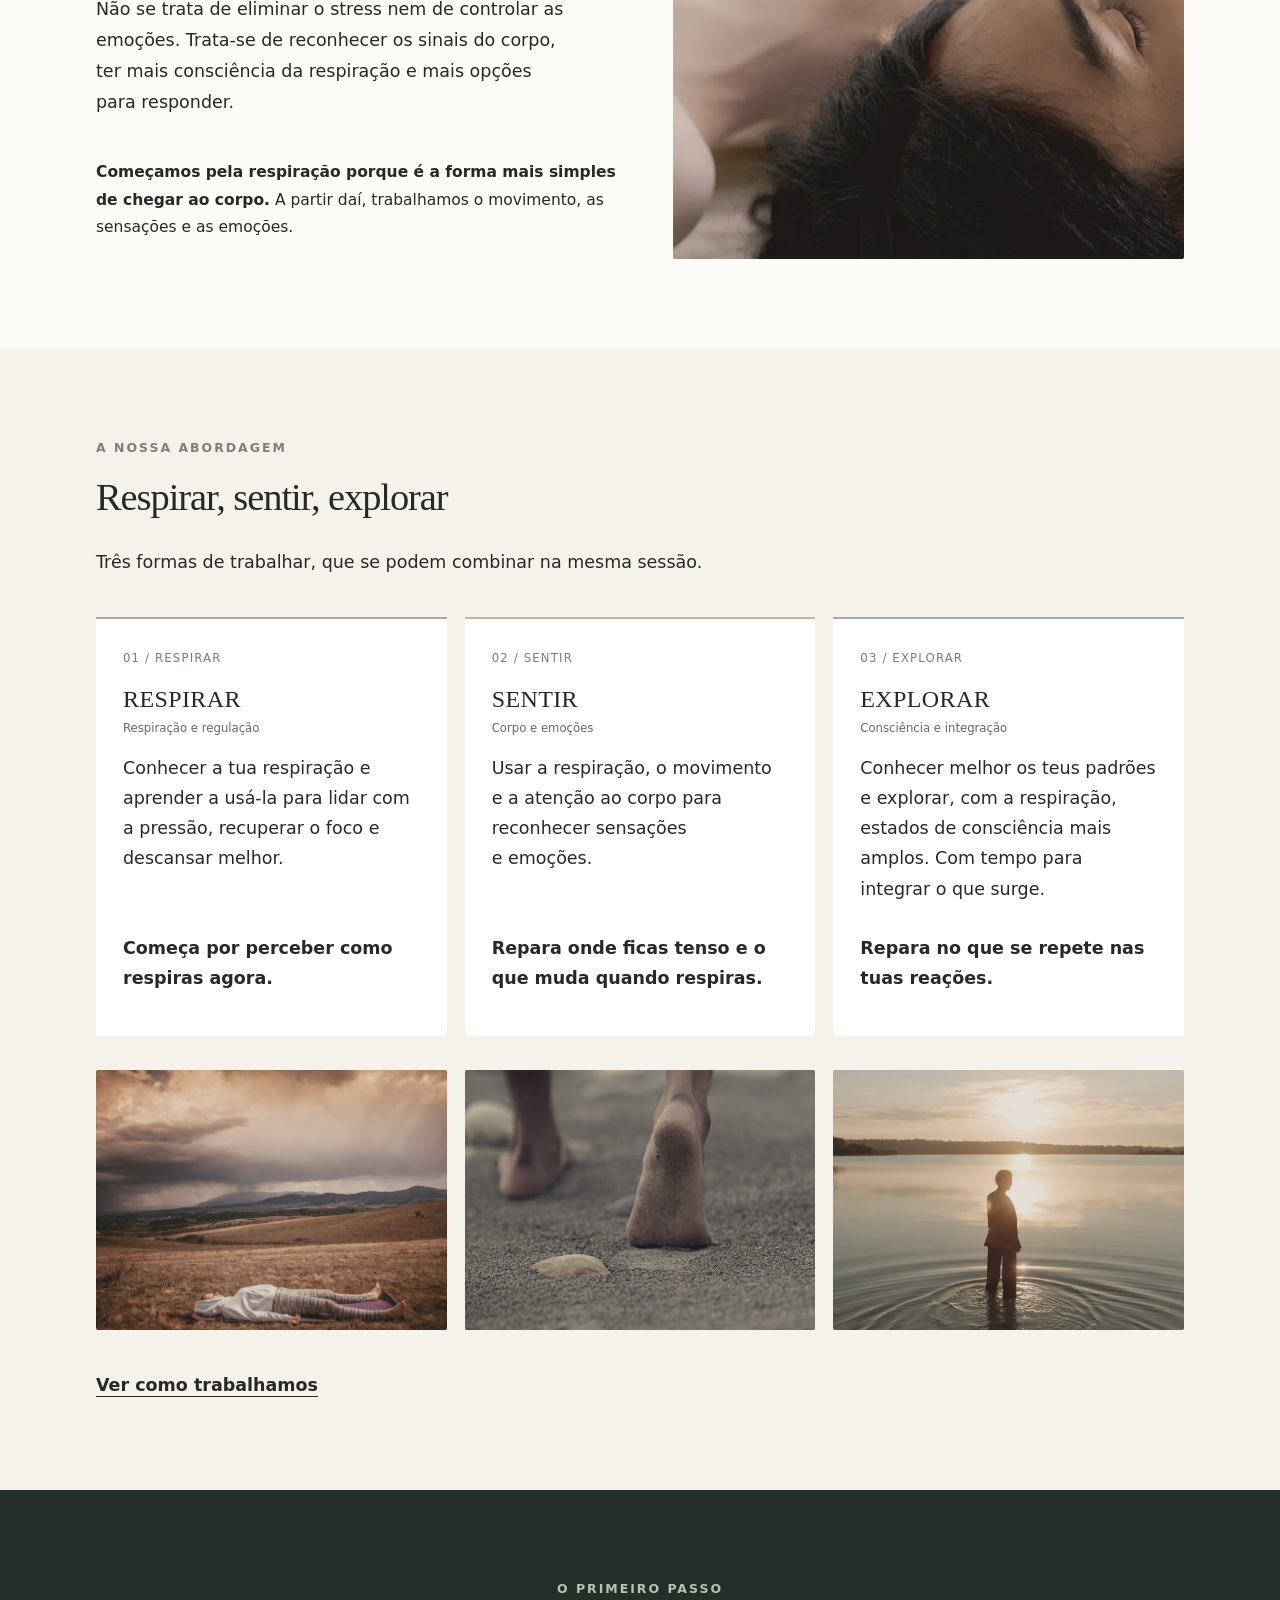
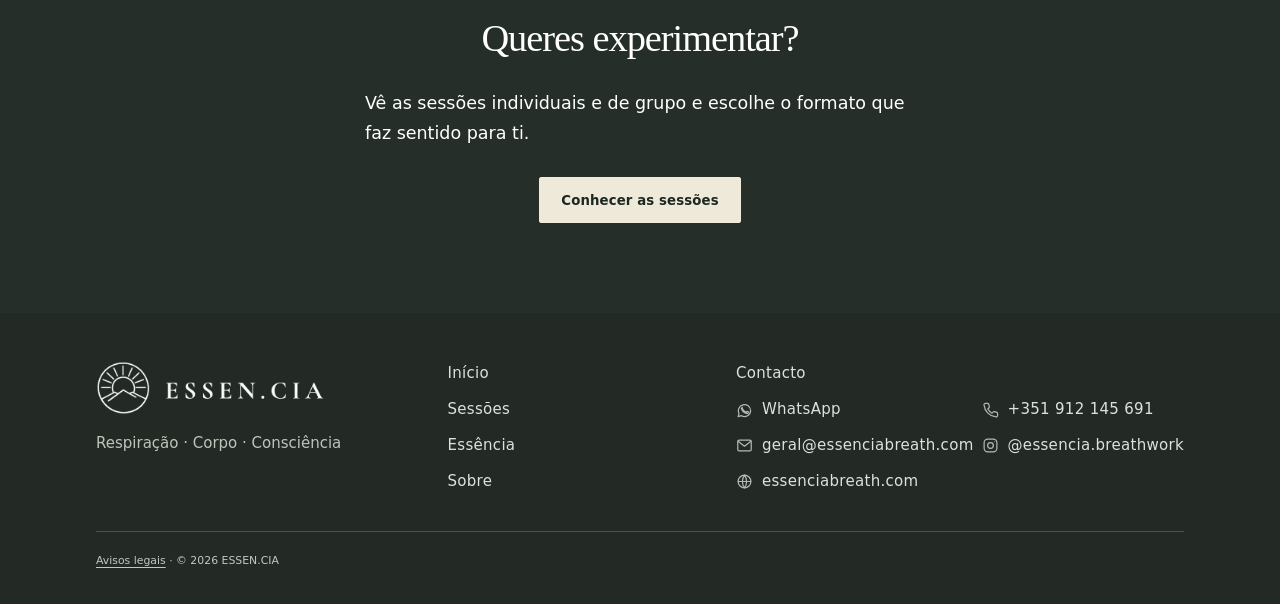
==== commit b08f0862: "Versão inglesa em /en/ (Home, Sessions, Approach, About, Legal) com botão PT · EN e hreflang - Formu" ====
--- a/index.html
+++ b/index.html
@@ -5,10 +5,11 @@
 <meta property="og:title" content="Breathwork em Lisboa · ESSEN.CIA · Respiração, Corpo, Consciência"><meta property="og:description" content="Sessões de breathwork (respiração consciente) em Lisboa, individuais e de grupo, com movimento e atenção ao corpo. Conhece a ESSEN.CIA."><meta property="og:url" content="https://essenciabreath.com/">
 <meta property="og:image" content="https://essenciabreath.com/assets/img/hero-poster.jpg"><meta name="twitter:card" content="summary_large_image">
 <script type="application/ld+json">{"@context": "https://schema.org", "@type": "ProfessionalService", "name": "ESSEN.CIA", "url": "https://essenciabreath.com/", "description": "Sessões de breathwork (respiração consciente), movimento e consciência corporal, individuais e de grupo, em Lisboa.", "logo": "https://essenciabreath.com/assets/img/img-01.png", "image": "https://essenciabreath.com/assets/img/hero-poster.jpg", "telephone": "+351912145691", "email": "geral@essenciabreath.com", "areaServed": [{"@type": "City", "name": "Lisboa"}, {"@type": "City", "name": "Oeiras"}], "founder": {"@type": "Person", "name": "Domingos Frazão"}, "sameAs": ["https://www.instagram.com/essencia.breathwork/"], "knowsAbout": ["breathwork", "respiração consciente", "consciência corporal"], "address": {"@type": "PostalAddress", "streetAddress": "Av. 25 de Abril de 1974, 35, 1.º D (Espaço SEED)", "postalCode": "2795-224", "addressLocality": "Linda-a-Velha", "addressRegion": "Lisboa", "addressCountry": "PT"}}</script>
+<link rel="alternate" hreflang="pt-PT" href="https://essenciabreath.com/"><link rel="alternate" hreflang="en" href="https://essenciabreath.com/en/"><link rel="alternate" hreflang="x-default" href="https://essenciabreath.com/">
 <link rel="stylesheet" href="css/site.css">
 </head><body data-page="inicio"><script>(function(){var h=location.hash.slice(1),m={sessoes:"sessoes/",essencia:"essencia/",sobre:"sobre/",contacto:"sessoes/#contacto"};if(m[h])location.replace(m[h]);})();</script><a class="skip" href="./">Ir para o conteúdo</a><header class="site-head">
 <a aria-label="ESSEN.CIA — Página inicial" class="logo" href="./"><img alt="ESSEN.CIA" class="brand-logo" data-v07-img="1" src="assets/img/img-01.png"/></a>
-<nav aria-label="Menu principal" class="nav" id="nav"><a data-nav="inicio" data-v07-text="1" href="./">Início</a><a data-nav="sessoes" data-v07-text="2" href="sessoes/">Sessões</a><a data-nav="essencia" data-v07-text="3" href="essencia/">Essência</a><a data-nav="sobre" data-v07-text="4" href="sobre/">Sobre</a><a class="btn mobile-only" data-v07-text="5" href="sessoes/#contacto">Agendar conversa gratuita</a></nav>
+<nav aria-label="Menu principal" class="nav" id="nav"><a data-nav="inicio" data-v07-text="1" href="./">Início</a><a data-nav="sessoes" data-v07-text="2" href="sessoes/">Sessões</a><a data-nav="essencia" data-v07-text="3" href="essencia/">Essência</a><a data-nav="sobre" data-v07-text="4" href="sobre/">Sobre</a><a class="lang-switch" lang="en" hreflang="en" href="en/">EN</a><a class="btn mobile-only" data-v07-text="5" href="sessoes/#contacto">Agendar conversa gratuita</a></nav>
 <a class="btn head-cta" data-v07-text="6" href="sessoes/#contacto">Agendar conversa gratuita</a><button aria-controls="nav" aria-expanded="false" aria-label="Abrir menu" class="menu-toggle" id="menu-toggle" type="button">☰</button></header>
 <main class="active" data-page="inicio" id="inicio">
 <section class="hero"><div class="hero-photo" style="background-image:url('assets/img/bg-03.jpg')"></div><video aria-hidden="true" autoplay="" class="hero-video" data-video-choice="homem-passadeira" loop="" muted="" playsinline="" poster="assets/img/hero-poster.jpg" data-src-desktop="assets/video/hero.mp4" data-src-mobile="assets/video/hero-vertical.mp4" data-poster-mobile="assets/img/hero-poster-vertical.jpg" preload="metadata" tabindex="-1"><source src="assets/video/hero.mp4" type="video/mp4"/></video><div class="hero-content"><div class="eyebrow" data-v07-text="7" style="color:#c4d2c7">Respiração · Corpo · Consciência</div><h1 data-v07-text="8"><span>Estás sempre a correr.</span> <span>Mas quem controla o teu ritmo?</span></h1><div class="intro">Repara como respiras quando o dia não te dá descanso.</div><p data-v07-text="9">Na ESSEN.CIA trabalhamos com respiração consciente e movimento, em sessões individuais e de grupo.</p></div></section>
--- a/css/site.css
+++ b/css/site.css
@@ -326,3 +326,10 @@
 .footer-news-note{font-size:12px;opacity:.75;margin-top:8px}
 /* botão dos cartões Empresas e Desporto: mesmo estilo, mais pequeno */
 .format-card .btn-card{align-self:flex-start;padding:9px 16px;min-height:38px;font-size:.78rem;margin-top:16px}
+
+/* troca de língua */
+.lang-switch{font-size:.8rem;font-weight:600;letter-spacing:.08em;text-decoration:none;border:1px solid currentColor;border-radius:2px;padding:3px 7px;margin-left:6px;opacity:.85}
+.lang-switch:hover{opacity:1}
+.nav .lang-switch{align-self:center;padding:2px 7px !important;line-height:1.4;min-height:0;height:auto;border:1px solid currentColor !important;font-size:.75rem}
+.nav .lang-switch::after{display:none}
+@media(max-width:900px){.nav .lang-switch{align-self:flex-start;margin:10px 0 4px 5px}}
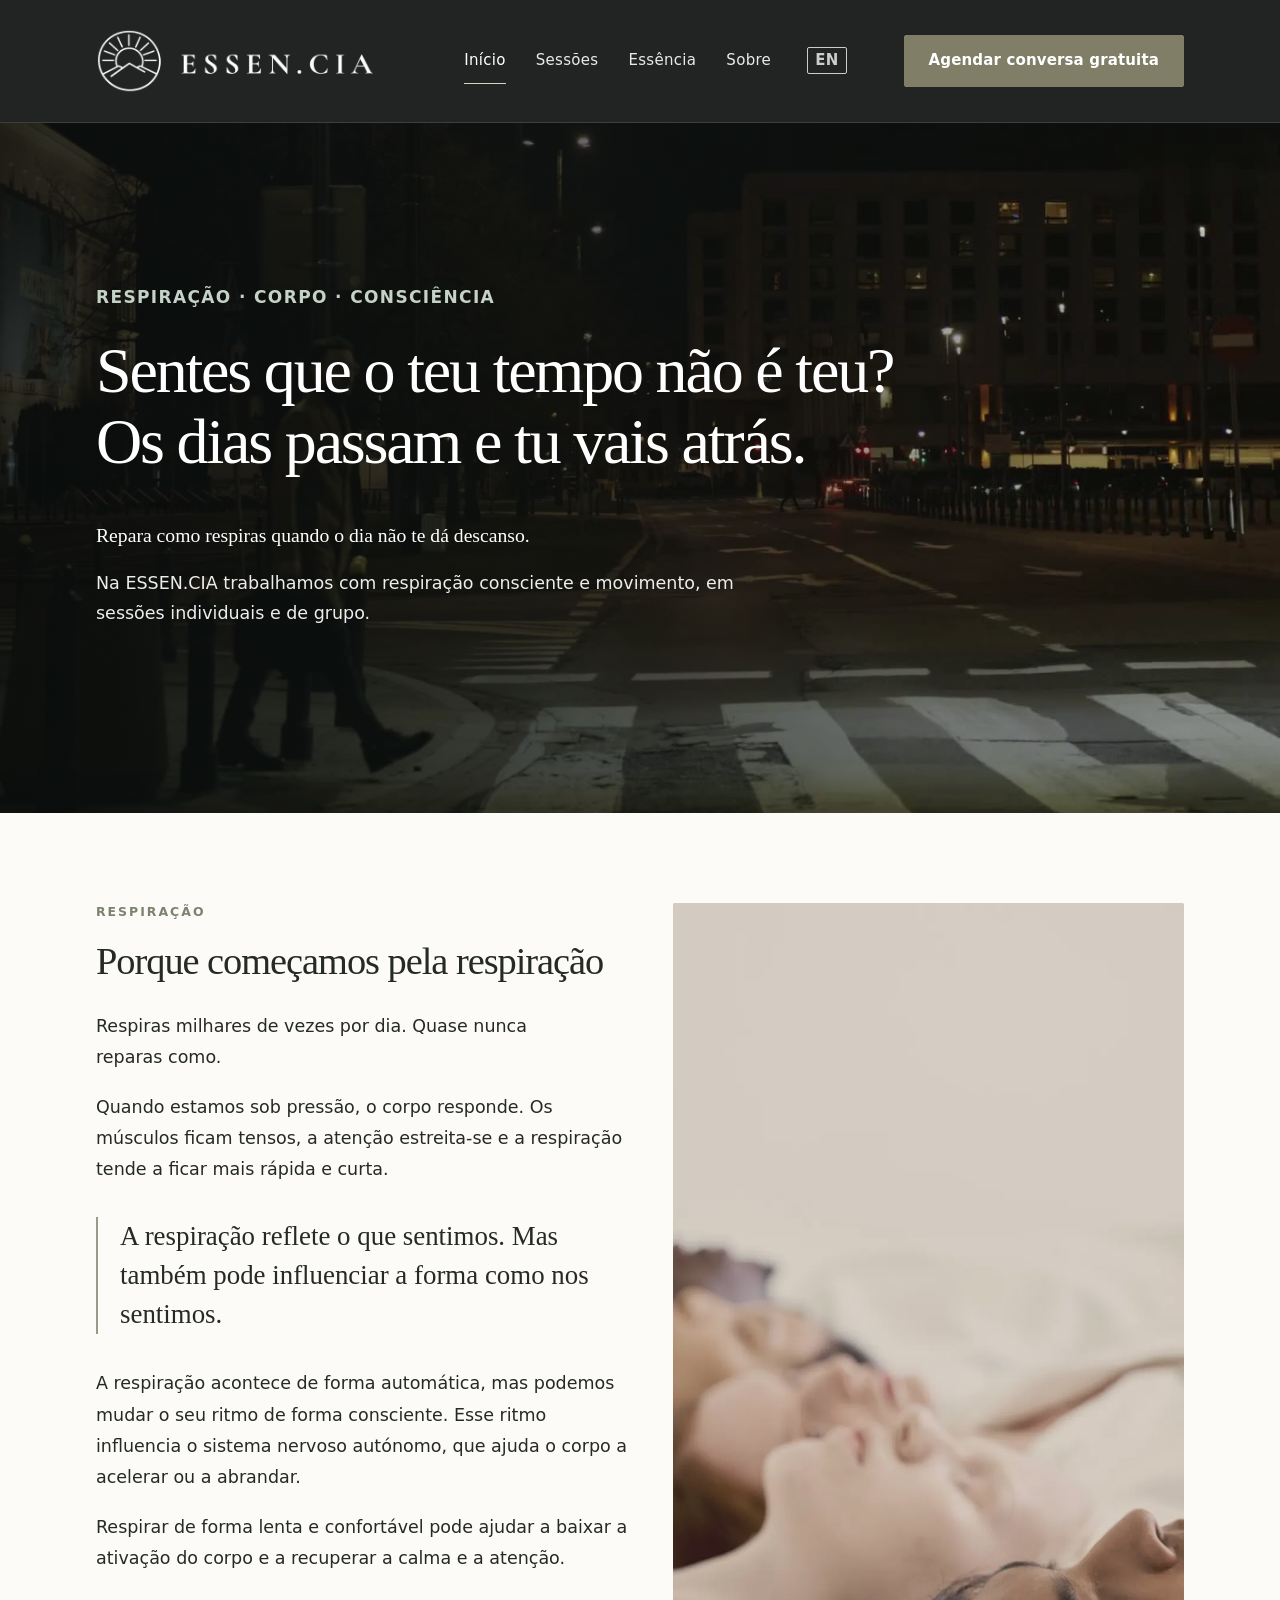
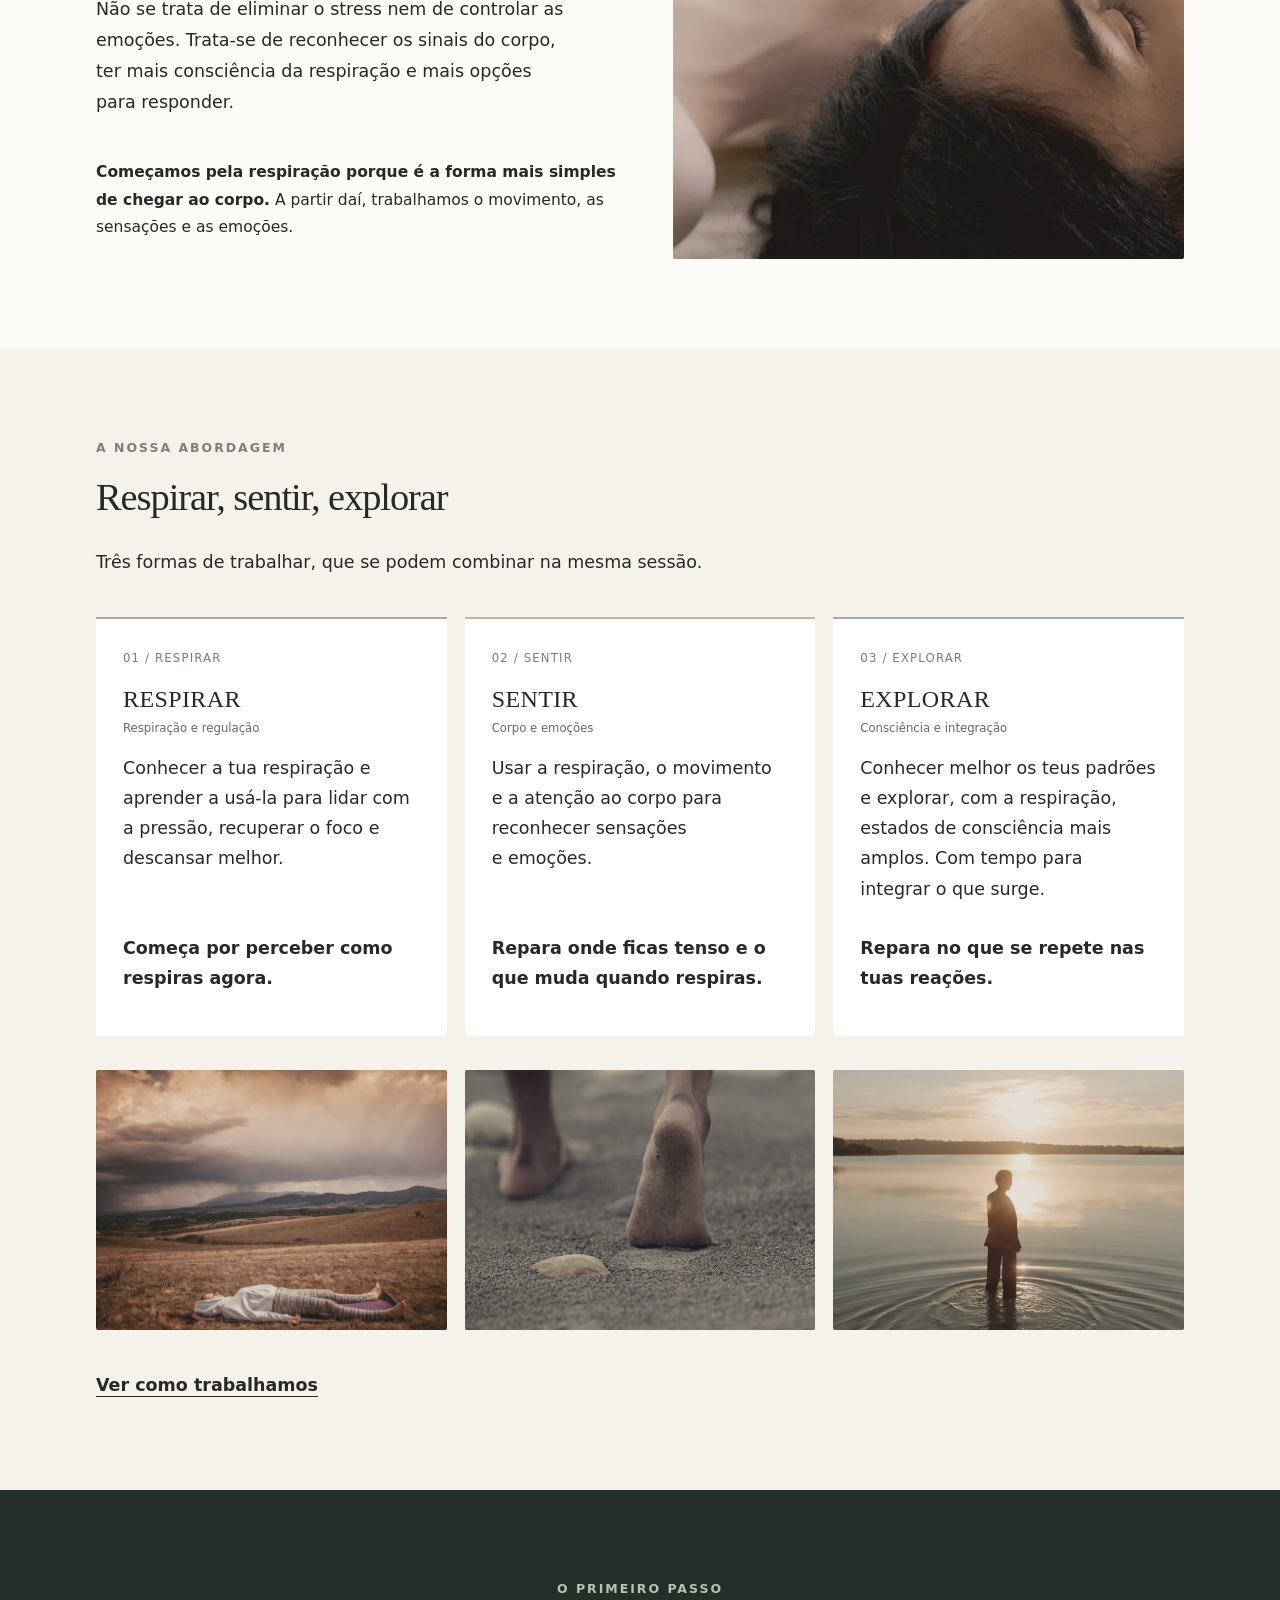
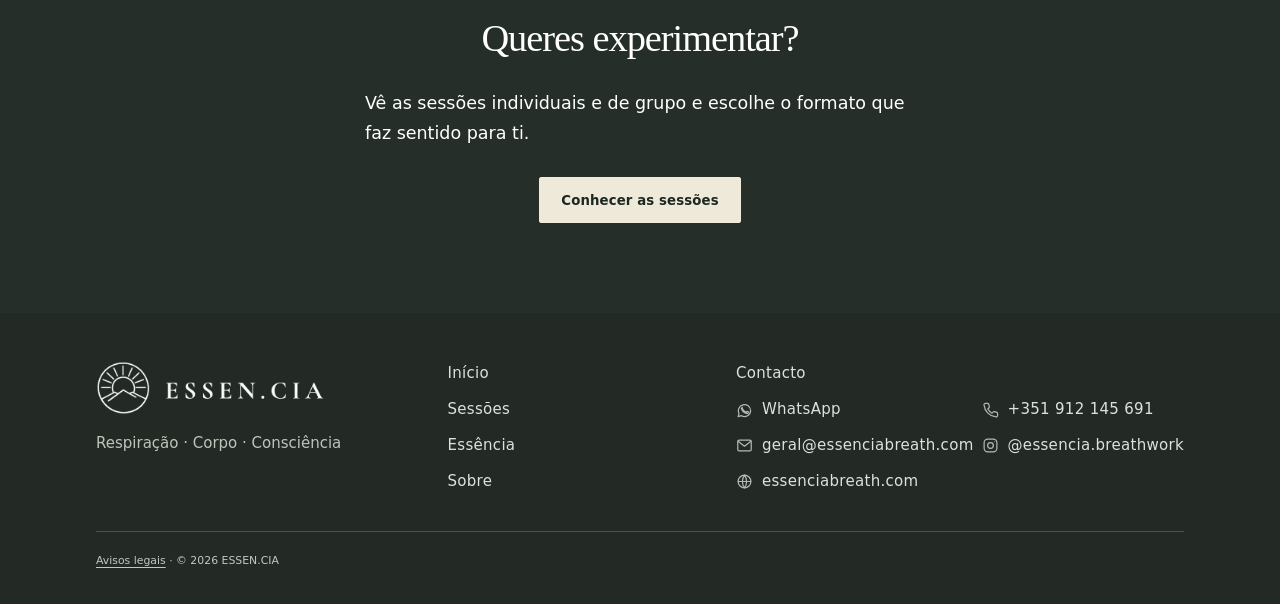
==== commit eb11e9c3: "Abertura nova: Sentes que o teu tempo não é teu? (PT e EN); a anterior fica guardada em comentário C" ====
--- a/index.html
+++ b/index.html
@@ -12,7 +12,7 @@
 <nav aria-label="Menu principal" class="nav" id="nav"><a data-nav="inicio" data-v07-text="1" href="./">Início</a><a data-nav="sessoes" data-v07-text="2" href="sessoes/">Sessões</a><a data-nav="essencia" data-v07-text="3" href="essencia/">Essência</a><a data-nav="sobre" data-v07-text="4" href="sobre/">Sobre</a><a class="lang-switch" lang="en" hreflang="en" href="en/">EN</a><a class="btn mobile-only" data-v07-text="5" href="sessoes/#contacto">Agendar conversa gratuita</a></nav>
 <a class="btn head-cta" data-v07-text="6" href="sessoes/#contacto">Agendar conversa gratuita</a><button aria-controls="nav" aria-expanded="false" aria-label="Abrir menu" class="menu-toggle" id="menu-toggle" type="button">☰</button></header>
 <main class="active" data-page="inicio" id="inicio">
-<section class="hero"><div class="hero-photo" style="background-image:url('assets/img/bg-03.jpg')"></div><video aria-hidden="true" autoplay="" class="hero-video" data-video-choice="homem-passadeira" loop="" muted="" playsinline="" poster="assets/img/hero-poster.jpg" data-src-desktop="assets/video/hero.mp4" data-src-mobile="assets/video/hero-vertical.mp4" data-poster-mobile="assets/img/hero-poster-vertical.jpg" preload="metadata" tabindex="-1"><source src="assets/video/hero.mp4" type="video/mp4"/></video><div class="hero-content"><div class="eyebrow" data-v07-text="7" style="color:#c4d2c7">Respiração · Corpo · Consciência</div><h1 data-v07-text="8"><span>Estás sempre a correr.</span> <span>Mas quem controla o teu ritmo?</span></h1><div class="intro">Repara como respiras quando o dia não te dá descanso.</div><p data-v07-text="9">Na ESSEN.CIA trabalhamos com respiração consciente e movimento, em sessões individuais e de grupo.</p></div></section>
+<section class="hero"><div class="hero-photo" style="background-image:url('assets/img/bg-03.jpg')"></div><video aria-hidden="true" autoplay="" class="hero-video" data-video-choice="homem-passadeira" loop="" muted="" playsinline="" poster="assets/img/hero-poster.jpg" data-src-desktop="assets/video/hero.mp4" data-src-mobile="assets/video/hero-vertical.mp4" data-poster-mobile="assets/img/hero-poster-vertical.jpg" preload="metadata" tabindex="-1"><source src="assets/video/hero.mp4" type="video/mp4"/></video><div class="hero-content"><div class="eyebrow" data-v07-text="7" style="color:#c4d2c7">Respiração · Corpo · Consciência</div><h1 data-v07-text="8"><!-- Abertura anterior (guardada para analisar mais tarde): Estás sempre a correr. Mas quem controla o teu ritmo? --><span>Sentes que o teu tempo não é teu?</span> <span>Os dias passam e tu vais atrás.</span></h1><div class="intro">Repara como respiras quando o dia não te dá descanso.</div><p data-v07-text="9">Na ESSEN.CIA trabalhamos com respiração consciente e movimento, em sessões individuais e de grupo.</p></div></section>
 <section class="section"><div class="shell cols"><div class="wide-prose"><div class="eyebrow" data-v07-text="12">Respiração</div><h2 data-v07-text="13">Porque começamos pela respiração</h2><p data-v07-text="14">Respiras milhares de vezes por dia. Quase nunca reparas como.</p><p data-v07-text="15">Quando estamos sob pressão, o corpo responde. Os músculos ficam tensos, a atenção estreita-se e a respiração tende a ficar mais rápida e curta.</p><div class="statement">A respiração reflete o que sentimos. Mas também pode influenciar a forma como nos sentimos.</div><p data-v07-text="16">A respiração acontece de forma automática, mas podemos mudar o seu ritmo de forma consciente. Esse ritmo influencia o sistema nervoso autónomo, que ajuda o corpo a acelerar ou a abrandar.</p><p data-v07-text="17">Respirar de forma lenta e confortável pode ajudar a baixar a ativação do corpo e a recuperar a calma e a atenção.</p><p data-v07-text="18">Não se trata de eliminar o stress nem de controlar as emoções. Trata-se de reconhecer os sinais do corpo, ter mais consciência da respiração e mais opções para responder.</p><p class="conclusion-paragraph" data-v07-text="19"><strong>Começamos pela respiração porque é a forma mais simples de chegar ao corpo.</strong> A partir daí, trabalhamos o movimento, as sensações e as emoções.</p></div><figure class="image-frame feature-photo"><img alt="Pessoas deitadas de olhos fechados durante uma sessão de respiração" data-v07-img="2" decoding="async" loading="lazy" src="assets/img/img-02.webp"/></figure></div></section>
 <section class="section soft"><div class="shell"><div class="eyebrow" data-v07-text="20">A nossa abordagem</div><h2 data-v07-text="21">Respirar, sentir, explorar</h2><p data-v07-text="22">Três formas de trabalhar, que se podem combinar na mesma sessão.</p><div class="door-grid"><article class="door"><figure class="image-frame door-photo"><img alt="Pessoa deitada num tapete ao ar livre, ao fim do dia" decoding="async" loading="lazy" src="assets/img/img-03.webp"/></figure><span class="number" data-v07-text="23">01 / RESPIRAR</span><h3 data-v07-text="24">RESPIRAR</h3><p class="meta" data-v07-text="25">Respiração e regulação</p><p data-v07-text="26">Conhecer a tua respiração e aprender a usá-la para lidar com a pressão, recuperar o foco e descansar melhor.</p><p data-v07-text="27"><strong>Começa por perceber como respiras agora.</strong></p></article><article class="door"><figure class="image-frame door-photo"><img alt="Pés descalços na areia" decoding="async" loading="lazy" src="assets/img/img-04.webp"/></figure><span class="number" data-v07-text="28">02 / SENTIR</span><h3 data-v07-text="29">SENTIR</h3><p class="meta" data-v07-text="30">Corpo e emoções</p><p data-v07-text="31">Usar a respiração, o movimento e a atenção ao corpo para reconhecer sensações e emoções.</p><p data-v07-text="32"><strong>Repara onde ficas tenso e o que muda quando respiras.</strong></p></article><article class="door"><figure class="image-frame door-photo"><img alt="Pessoa de pé na água ao pôr do sol" decoding="async" loading="lazy" src="assets/img/img-05.webp"/></figure><span class="number" data-v07-text="33">03 / EXPLORAR</span><h3 data-v07-text="34">EXPLORAR</h3><p class="meta" data-v07-text="35">Consciência e integração</p><p data-v07-text="36">Conhecer melhor os teus padrões e explorar, com a respiração, estados de consciência mais amplos. Com tempo para integrar o que surge.</p><p data-v07-text="37"><strong>Repara no que se repete nas tuas reações.</strong></p></article></div><div aria-label="Imagens de respiração, movimento e presença" class="image-strip"><figure class="image-frame"><img alt="Pessoa deitada num tapete ao ar livre, ao fim do dia" data-v07-img="3" decoding="async" loading="lazy" src="assets/img/img-03.webp"/></figure><figure class="image-frame"><img alt="Pés descalços na areia" data-v07-img="4" decoding="async" loading="lazy" src="assets/img/img-04.webp"/></figure><figure class="image-frame"><img alt="Pessoa de pé na água ao pôr do sol" data-v07-img="5" decoding="async" loading="lazy" src="assets/img/img-05.webp"/></figure></div><a class="link" href="essencia/">Ver como trabalhamos</a></div></section>
 <section class="section dark ending"><div class="shell"><div class="eyebrow" data-v07-text="38">O primeiro passo</div><h2 data-v07-text="39">Queres experimentar?</h2><p data-v07-text="40">Vê as sessões individuais e de grupo e escolhe o formato que faz sentido para ti.</p><a class="btn cream" data-v07-text="41" href="sessoes/">Conhecer as sessões</a></div></section>
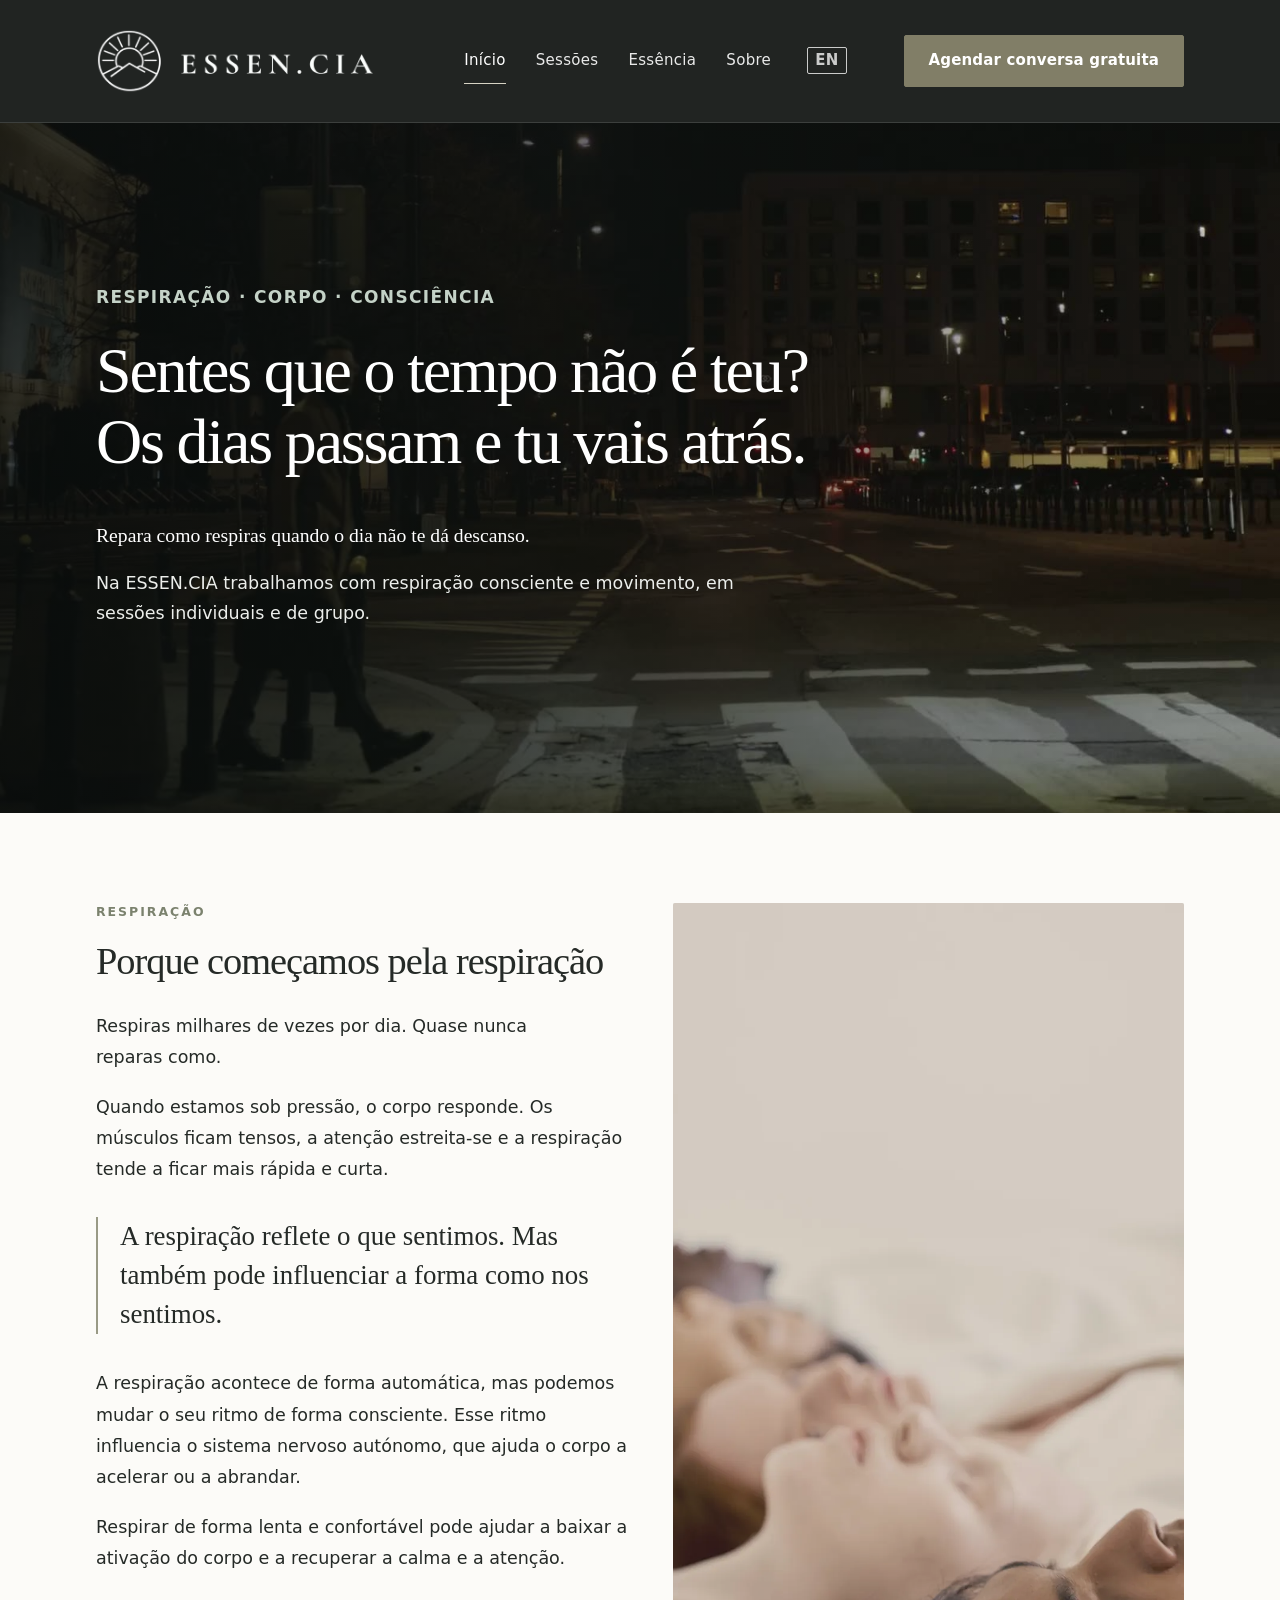
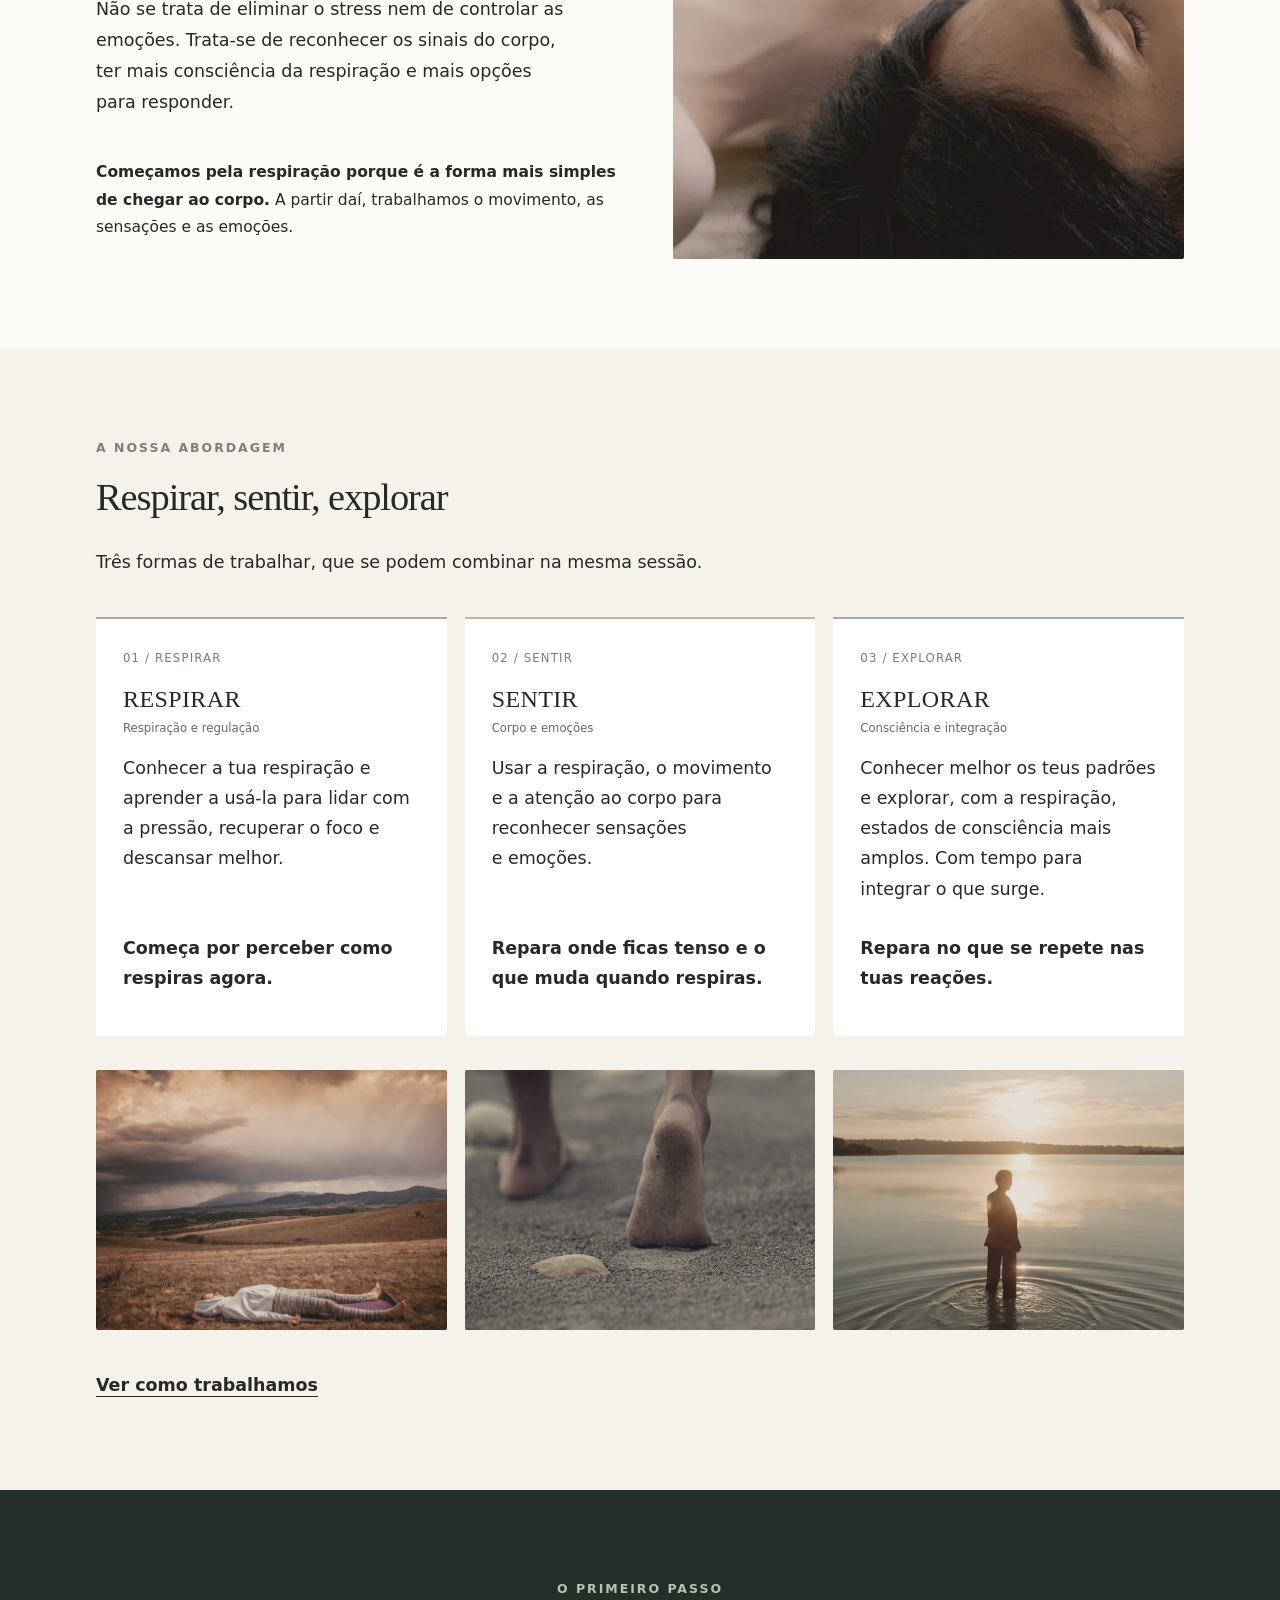
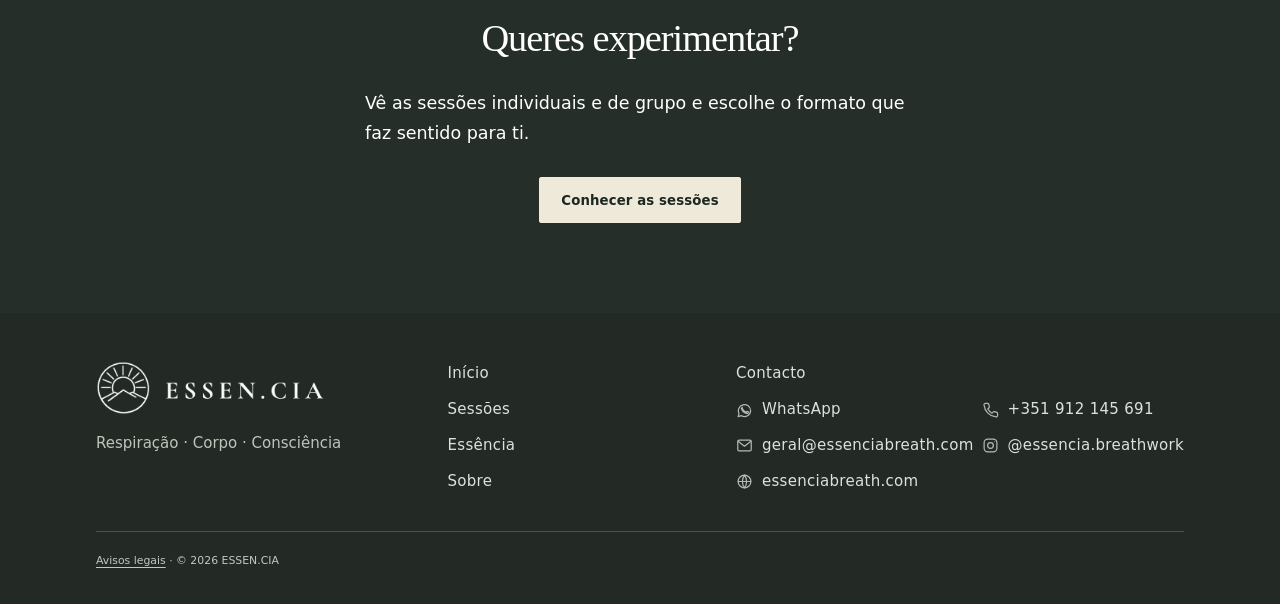
==== commit ca5ea11e: "Abertura: Sentes que o tempo não é teu? Co-Authored-By: Claude Opus 5.5 <noreply@anthropic.com> Clau" ====
--- a/index.html
+++ b/index.html
@@ -12,7 +12,7 @@
 <nav aria-label="Menu principal" class="nav" id="nav"><a data-nav="inicio" data-v07-text="1" href="./">Início</a><a data-nav="sessoes" data-v07-text="2" href="sessoes/">Sessões</a><a data-nav="essencia" data-v07-text="3" href="essencia/">Essência</a><a data-nav="sobre" data-v07-text="4" href="sobre/">Sobre</a><a class="lang-switch" lang="en" hreflang="en" href="en/">EN</a><a class="btn mobile-only" data-v07-text="5" href="sessoes/#contacto">Agendar conversa gratuita</a></nav>
 <a class="btn head-cta" data-v07-text="6" href="sessoes/#contacto">Agendar conversa gratuita</a><button aria-controls="nav" aria-expanded="false" aria-label="Abrir menu" class="menu-toggle" id="menu-toggle" type="button">☰</button></header>
 <main class="active" data-page="inicio" id="inicio">
-<section class="hero"><div class="hero-photo" style="background-image:url('assets/img/bg-03.jpg')"></div><video aria-hidden="true" autoplay="" class="hero-video" data-video-choice="homem-passadeira" loop="" muted="" playsinline="" poster="assets/img/hero-poster.jpg" data-src-desktop="assets/video/hero.mp4" data-src-mobile="assets/video/hero-vertical.mp4" data-poster-mobile="assets/img/hero-poster-vertical.jpg" preload="metadata" tabindex="-1"><source src="assets/video/hero.mp4" type="video/mp4"/></video><div class="hero-content"><div class="eyebrow" data-v07-text="7" style="color:#c4d2c7">Respiração · Corpo · Consciência</div><h1 data-v07-text="8"><!-- Abertura anterior (guardada para analisar mais tarde): Estás sempre a correr. Mas quem controla o teu ritmo? --><span>Sentes que o teu tempo não é teu?</span> <span>Os dias passam e tu vais atrás.</span></h1><div class="intro">Repara como respiras quando o dia não te dá descanso.</div><p data-v07-text="9">Na ESSEN.CIA trabalhamos com respiração consciente e movimento, em sessões individuais e de grupo.</p></div></section>
+<section class="hero"><div class="hero-photo" style="background-image:url('assets/img/bg-03.jpg')"></div><video aria-hidden="true" autoplay="" class="hero-video" data-video-choice="homem-passadeira" loop="" muted="" playsinline="" poster="assets/img/hero-poster.jpg" data-src-desktop="assets/video/hero.mp4" data-src-mobile="assets/video/hero-vertical.mp4" data-poster-mobile="assets/img/hero-poster-vertical.jpg" preload="metadata" tabindex="-1"><source src="assets/video/hero.mp4" type="video/mp4"/></video><div class="hero-content"><div class="eyebrow" data-v07-text="7" style="color:#c4d2c7">Respiração · Corpo · Consciência</div><h1 data-v07-text="8"><!-- Abertura anterior (guardada para analisar mais tarde): Estás sempre a correr. Mas quem controla o teu ritmo? --><span>Sentes que o tempo não é teu?</span> <span>Os dias passam e tu vais atrás.</span></h1><div class="intro">Repara como respiras quando o dia não te dá descanso.</div><p data-v07-text="9">Na ESSEN.CIA trabalhamos com respiração consciente e movimento, em sessões individuais e de grupo.</p></div></section>
 <section class="section"><div class="shell cols"><div class="wide-prose"><div class="eyebrow" data-v07-text="12">Respiração</div><h2 data-v07-text="13">Porque começamos pela respiração</h2><p data-v07-text="14">Respiras milhares de vezes por dia. Quase nunca reparas como.</p><p data-v07-text="15">Quando estamos sob pressão, o corpo responde. Os músculos ficam tensos, a atenção estreita-se e a respiração tende a ficar mais rápida e curta.</p><div class="statement">A respiração reflete o que sentimos. Mas também pode influenciar a forma como nos sentimos.</div><p data-v07-text="16">A respiração acontece de forma automática, mas podemos mudar o seu ritmo de forma consciente. Esse ritmo influencia o sistema nervoso autónomo, que ajuda o corpo a acelerar ou a abrandar.</p><p data-v07-text="17">Respirar de forma lenta e confortável pode ajudar a baixar a ativação do corpo e a recuperar a calma e a atenção.</p><p data-v07-text="18">Não se trata de eliminar o stress nem de controlar as emoções. Trata-se de reconhecer os sinais do corpo, ter mais consciência da respiração e mais opções para responder.</p><p class="conclusion-paragraph" data-v07-text="19"><strong>Começamos pela respiração porque é a forma mais simples de chegar ao corpo.</strong> A partir daí, trabalhamos o movimento, as sensações e as emoções.</p></div><figure class="image-frame feature-photo"><img alt="Pessoas deitadas de olhos fechados durante uma sessão de respiração" data-v07-img="2" decoding="async" loading="lazy" src="assets/img/img-02.webp"/></figure></div></section>
 <section class="section soft"><div class="shell"><div class="eyebrow" data-v07-text="20">A nossa abordagem</div><h2 data-v07-text="21">Respirar, sentir, explorar</h2><p data-v07-text="22">Três formas de trabalhar, que se podem combinar na mesma sessão.</p><div class="door-grid"><article class="door"><figure class="image-frame door-photo"><img alt="Pessoa deitada num tapete ao ar livre, ao fim do dia" decoding="async" loading="lazy" src="assets/img/img-03.webp"/></figure><span class="number" data-v07-text="23">01 / RESPIRAR</span><h3 data-v07-text="24">RESPIRAR</h3><p class="meta" data-v07-text="25">Respiração e regulação</p><p data-v07-text="26">Conhecer a tua respiração e aprender a usá-la para lidar com a pressão, recuperar o foco e descansar melhor.</p><p data-v07-text="27"><strong>Começa por perceber como respiras agora.</strong></p></article><article class="door"><figure class="image-frame door-photo"><img alt="Pés descalços na areia" decoding="async" loading="lazy" src="assets/img/img-04.webp"/></figure><span class="number" data-v07-text="28">02 / SENTIR</span><h3 data-v07-text="29">SENTIR</h3><p class="meta" data-v07-text="30">Corpo e emoções</p><p data-v07-text="31">Usar a respiração, o movimento e a atenção ao corpo para reconhecer sensações e emoções.</p><p data-v07-text="32"><strong>Repara onde ficas tenso e o que muda quando respiras.</strong></p></article><article class="door"><figure class="image-frame door-photo"><img alt="Pessoa de pé na água ao pôr do sol" decoding="async" loading="lazy" src="assets/img/img-05.webp"/></figure><span class="number" data-v07-text="33">03 / EXPLORAR</span><h3 data-v07-text="34">EXPLORAR</h3><p class="meta" data-v07-text="35">Consciência e integração</p><p data-v07-text="36">Conhecer melhor os teus padrões e explorar, com a respiração, estados de consciência mais amplos. Com tempo para integrar o que surge.</p><p data-v07-text="37"><strong>Repara no que se repete nas tuas reações.</strong></p></article></div><div aria-label="Imagens de respiração, movimento e presença" class="image-strip"><figure class="image-frame"><img alt="Pessoa deitada num tapete ao ar livre, ao fim do dia" data-v07-img="3" decoding="async" loading="lazy" src="assets/img/img-03.webp"/></figure><figure class="image-frame"><img alt="Pés descalços na areia" data-v07-img="4" decoding="async" loading="lazy" src="assets/img/img-04.webp"/></figure><figure class="image-frame"><img alt="Pessoa de pé na água ao pôr do sol" data-v07-img="5" decoding="async" loading="lazy" src="assets/img/img-05.webp"/></figure></div><a class="link" href="essencia/">Ver como trabalhamos</a></div></section>
 <section class="section dark ending"><div class="shell"><div class="eyebrow" data-v07-text="38">O primeiro passo</div><h2 data-v07-text="39">Queres experimentar?</h2><p data-v07-text="40">Vê as sessões individuais e de grupo e escolhe o formato que faz sentido para ti.</p><a class="btn cream" data-v07-text="41" href="sessoes/">Conhecer as sessões</a></div></section>
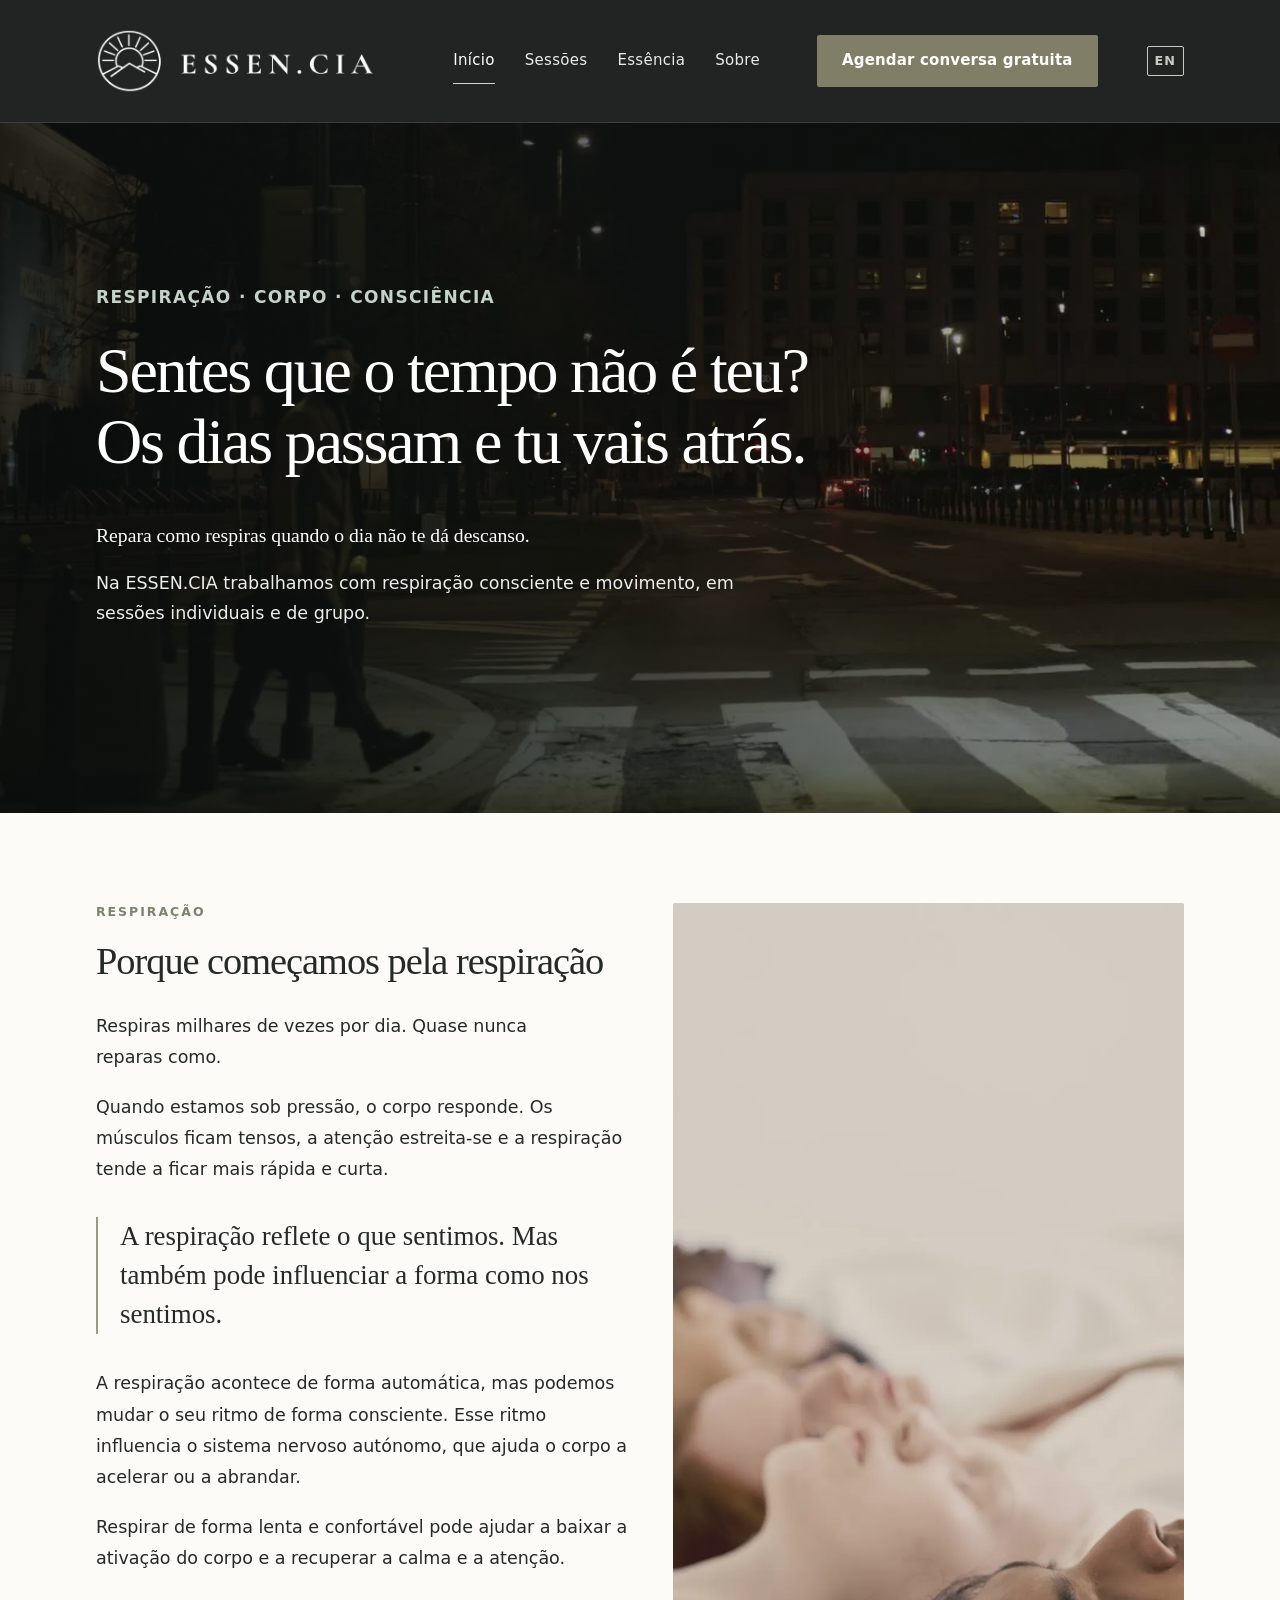
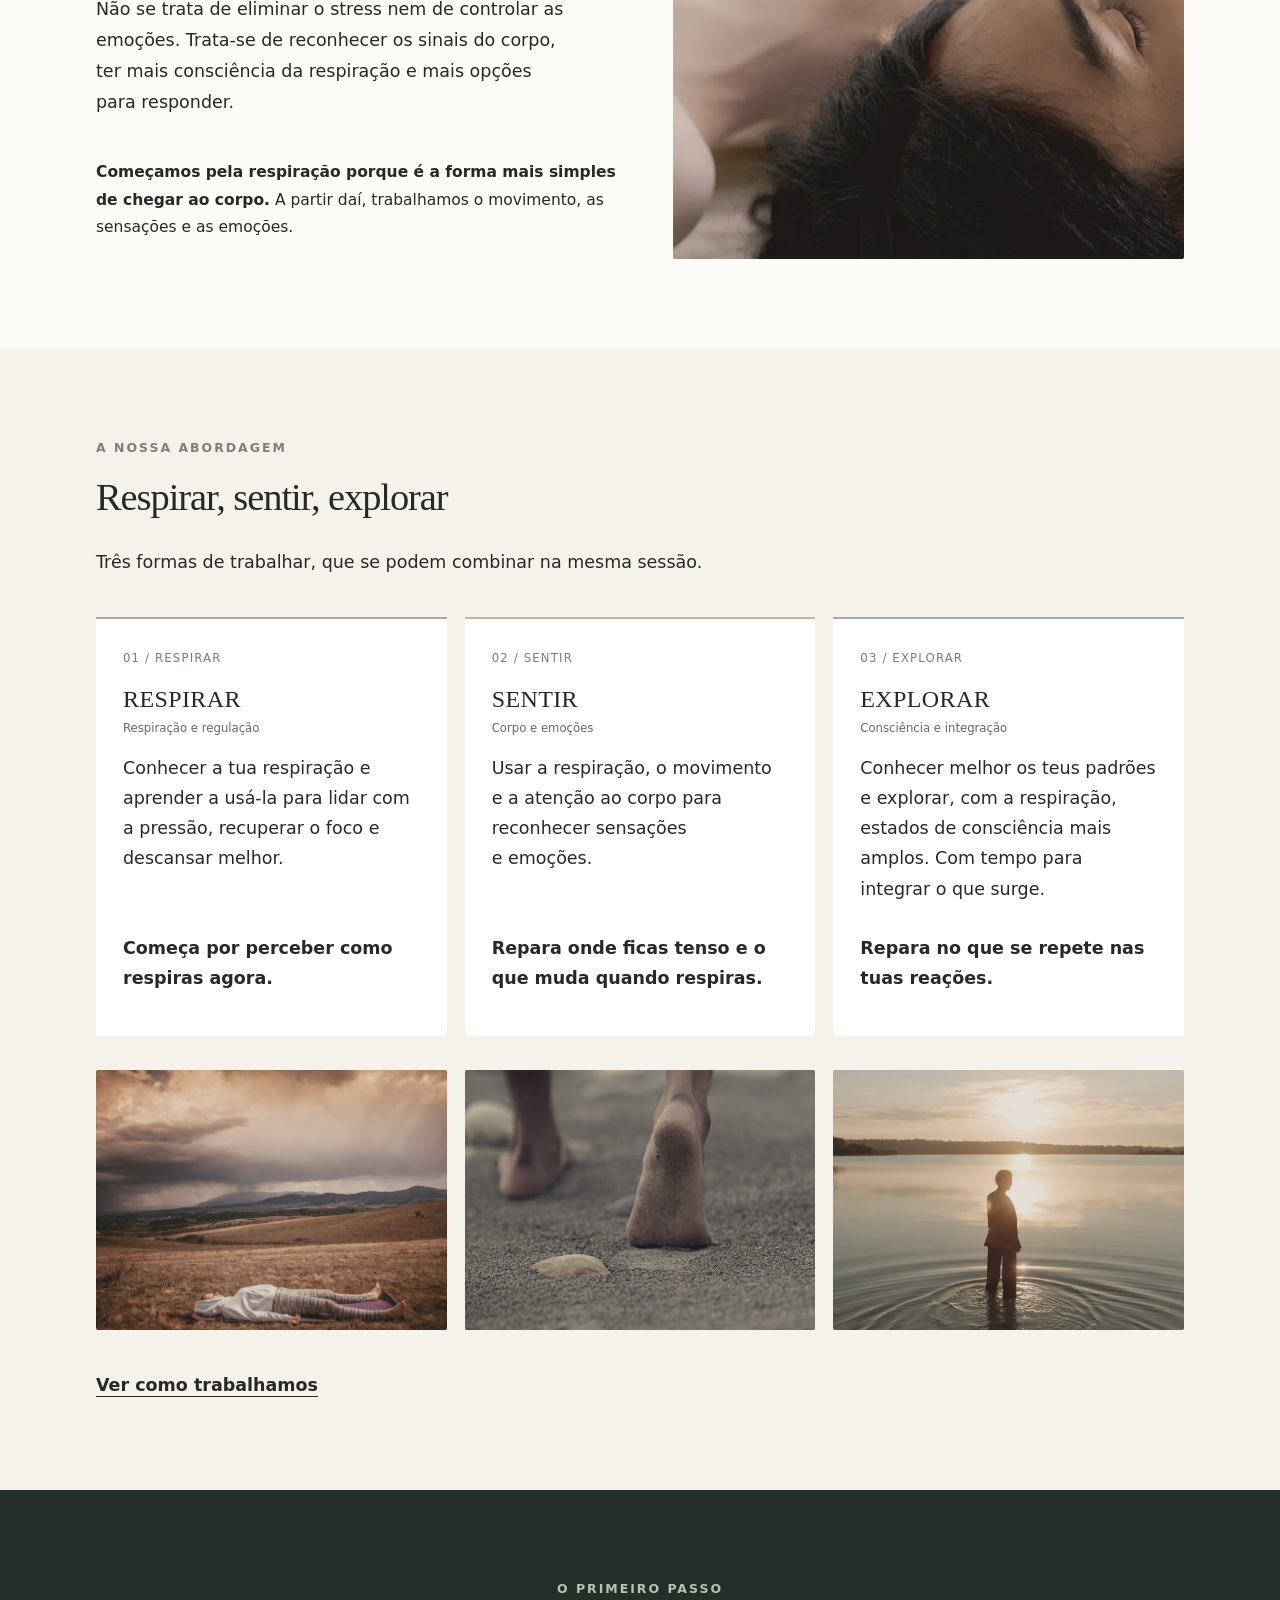
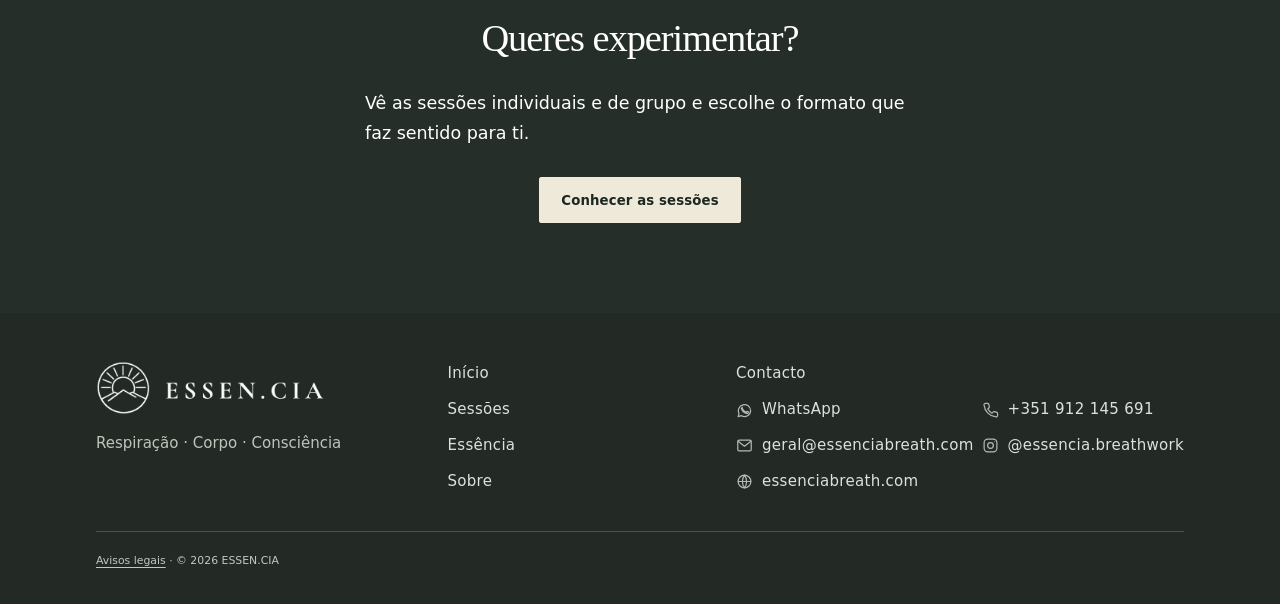
==== commit fe3a3d0d: "Botão PT · EN depois de Agendar conversa gratuita / Book a free call Co-Authored-By: Claude Opus 5.5" ====
--- a/index.html
+++ b/index.html
@@ -9,8 +9,8 @@
 <link rel="stylesheet" href="css/site.css">
 </head><body data-page="inicio"><script>(function(){var h=location.hash.slice(1),m={sessoes:"sessoes/",essencia:"essencia/",sobre:"sobre/",contacto:"sessoes/#contacto"};if(m[h])location.replace(m[h]);})();</script><a class="skip" href="./">Ir para o conteúdo</a><header class="site-head">
 <a aria-label="ESSEN.CIA — Página inicial" class="logo" href="./"><img alt="ESSEN.CIA" class="brand-logo" data-v07-img="1" src="assets/img/img-01.png"/></a>
-<nav aria-label="Menu principal" class="nav" id="nav"><a data-nav="inicio" data-v07-text="1" href="./">Início</a><a data-nav="sessoes" data-v07-text="2" href="sessoes/">Sessões</a><a data-nav="essencia" data-v07-text="3" href="essencia/">Essência</a><a data-nav="sobre" data-v07-text="4" href="sobre/">Sobre</a><a class="lang-switch" lang="en" hreflang="en" href="en/">EN</a><a class="btn mobile-only" data-v07-text="5" href="sessoes/#contacto">Agendar conversa gratuita</a></nav>
-<a class="btn head-cta" data-v07-text="6" href="sessoes/#contacto">Agendar conversa gratuita</a><button aria-controls="nav" aria-expanded="false" aria-label="Abrir menu" class="menu-toggle" id="menu-toggle" type="button">☰</button></header>
+<nav aria-label="Menu principal" class="nav" id="nav"><a data-nav="inicio" data-v07-text="1" href="./">Início</a><a data-nav="sessoes" data-v07-text="2" href="sessoes/">Sessões</a><a data-nav="essencia" data-v07-text="3" href="essencia/">Essência</a><a data-nav="sobre" data-v07-text="4" href="sobre/">Sobre</a><a class="btn mobile-only" data-v07-text="5" href="sessoes/#contacto">Agendar conversa gratuita</a><a class="lang-switch" lang="en" hreflang="en" href="en/">EN</a></nav>
+<a class="btn head-cta" data-v07-text="6" href="sessoes/#contacto">Agendar conversa gratuita</a><a class="lang-switch lang-desk" lang="en" hreflang="en" href="en/">EN</a><button aria-controls="nav" aria-expanded="false" aria-label="Abrir menu" class="menu-toggle" id="menu-toggle" type="button">☰</button></header>
 <main class="active" data-page="inicio" id="inicio">
 <section class="hero"><div class="hero-photo" style="background-image:url('assets/img/bg-03.jpg')"></div><video aria-hidden="true" autoplay="" class="hero-video" data-video-choice="homem-passadeira" loop="" muted="" playsinline="" poster="assets/img/hero-poster.jpg" data-src-desktop="assets/video/hero.mp4" data-src-mobile="assets/video/hero-vertical.mp4" data-poster-mobile="assets/img/hero-poster-vertical.jpg" preload="metadata" tabindex="-1"><source src="assets/video/hero.mp4" type="video/mp4"/></video><div class="hero-content"><div class="eyebrow" data-v07-text="7" style="color:#c4d2c7">Respiração · Corpo · Consciência</div><h1 data-v07-text="8"><!-- Abertura anterior (guardada para analisar mais tarde): Estás sempre a correr. Mas quem controla o teu ritmo? --><span>Sentes que o tempo não é teu?</span> <span>Os dias passam e tu vais atrás.</span></h1><div class="intro">Repara como respiras quando o dia não te dá descanso.</div><p data-v07-text="9">Na ESSEN.CIA trabalhamos com respiração consciente e movimento, em sessões individuais e de grupo.</p></div></section>
 <section class="section"><div class="shell cols"><div class="wide-prose"><div class="eyebrow" data-v07-text="12">Respiração</div><h2 data-v07-text="13">Porque começamos pela respiração</h2><p data-v07-text="14">Respiras milhares de vezes por dia. Quase nunca reparas como.</p><p data-v07-text="15">Quando estamos sob pressão, o corpo responde. Os músculos ficam tensos, a atenção estreita-se e a respiração tende a ficar mais rápida e curta.</p><div class="statement">A respiração reflete o que sentimos. Mas também pode influenciar a forma como nos sentimos.</div><p data-v07-text="16">A respiração acontece de forma automática, mas podemos mudar o seu ritmo de forma consciente. Esse ritmo influencia o sistema nervoso autónomo, que ajuda o corpo a acelerar ou a abrandar.</p><p data-v07-text="17">Respirar de forma lenta e confortável pode ajudar a baixar a ativação do corpo e a recuperar a calma e a atenção.</p><p data-v07-text="18">Não se trata de eliminar o stress nem de controlar as emoções. Trata-se de reconhecer os sinais do corpo, ter mais consciência da respiração e mais opções para responder.</p><p class="conclusion-paragraph" data-v07-text="19"><strong>Começamos pela respiração porque é a forma mais simples de chegar ao corpo.</strong> A partir daí, trabalhamos o movimento, as sensações e as emoções.</p></div><figure class="image-frame feature-photo"><img alt="Pessoas deitadas de olhos fechados durante uma sessão de respiração" data-v07-img="2" decoding="async" loading="lazy" src="assets/img/img-02.webp"/></figure></div></section>
--- a/css/site.css
+++ b/css/site.css
@@ -333,3 +333,9 @@
 .nav .lang-switch{align-self:center;padding:2px 7px !important;line-height:1.4;min-height:0;height:auto;border:1px solid currentColor !important;font-size:.75rem}
 .nav .lang-switch::after{display:none}
 @media(max-width:900px){.nav .lang-switch{align-self:flex-start;margin:10px 0 4px 5px}}
+
+/* PT · EN depois do botão principal */
+.lang-desk{align-self:center;margin-left:14px;color:inherit}
+.site-head .lang-desk{color:#e8e6df}
+@media(min-width:761px){.nav .lang-switch{display:none}}
+@media(max-width:760px){.site-head>.lang-desk{display:none}.nav .lang-switch{align-self:flex-start;margin:14px 0 4px 5px}}
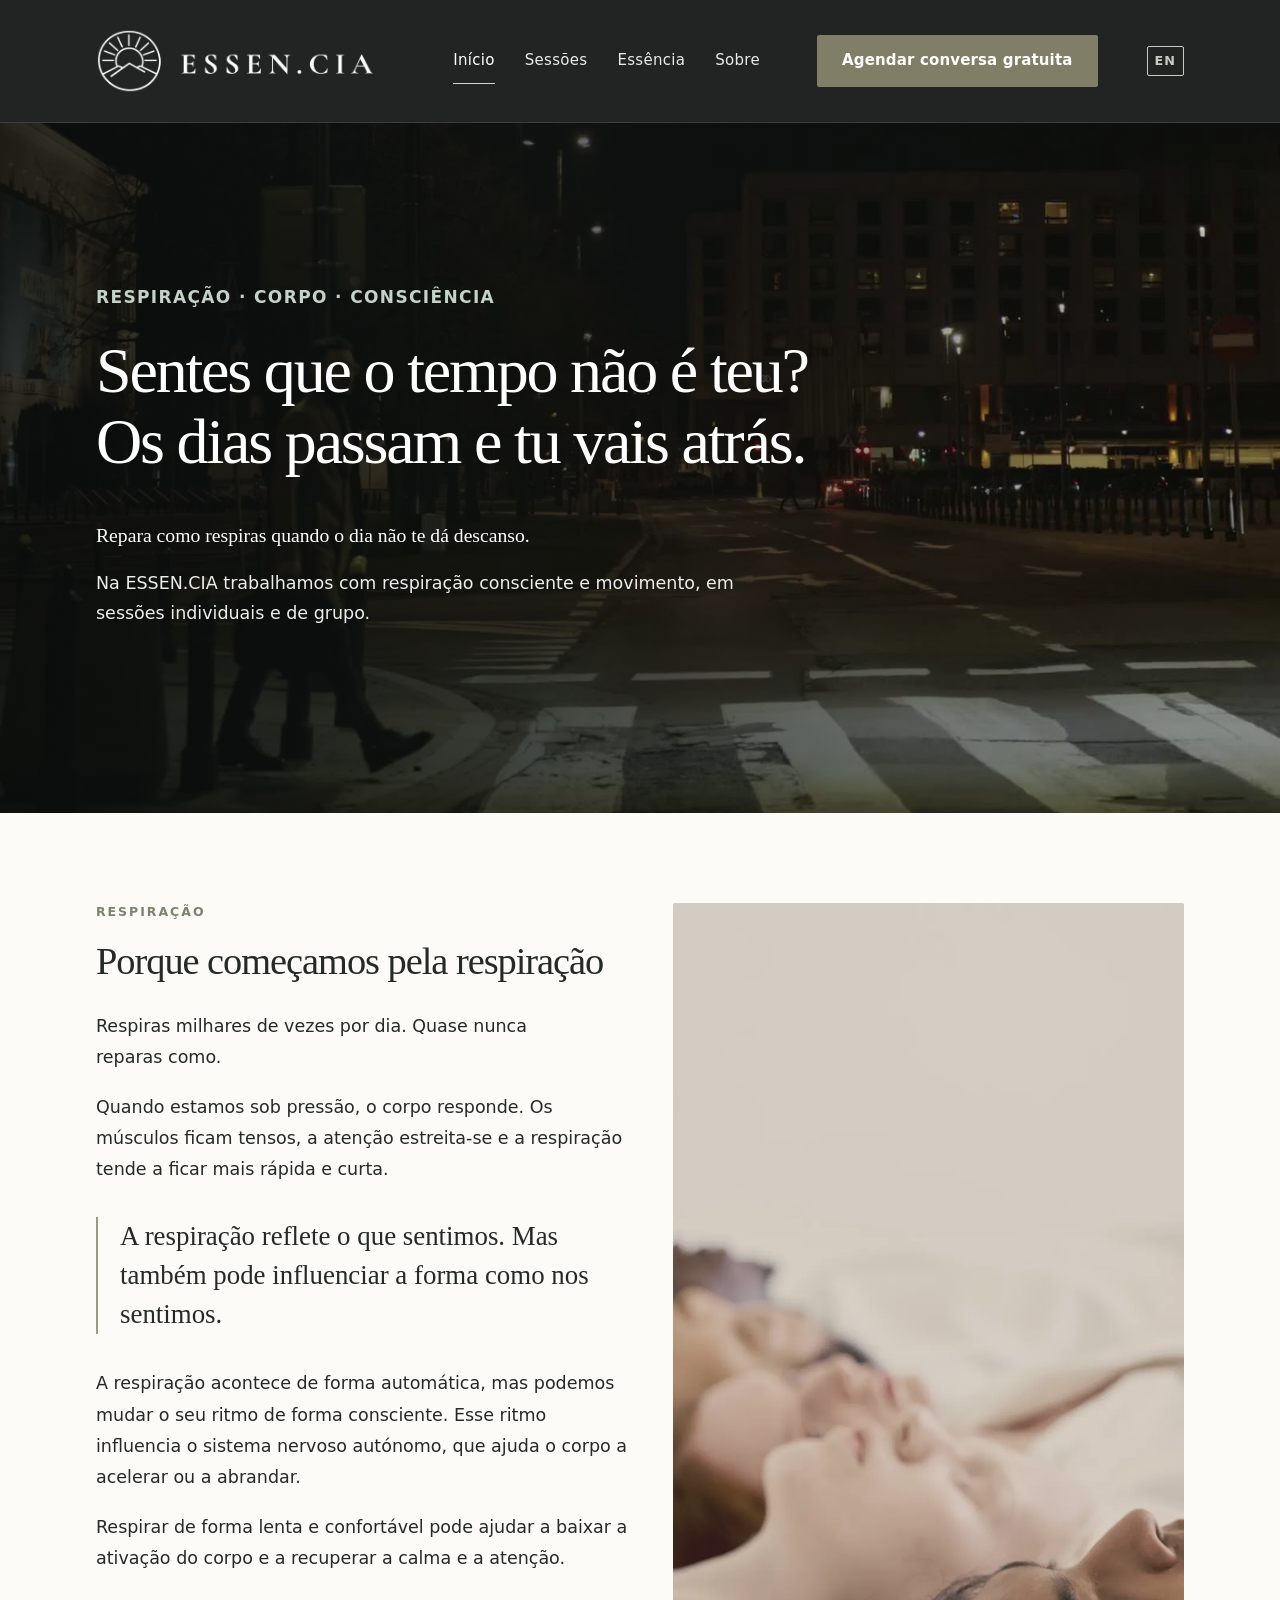
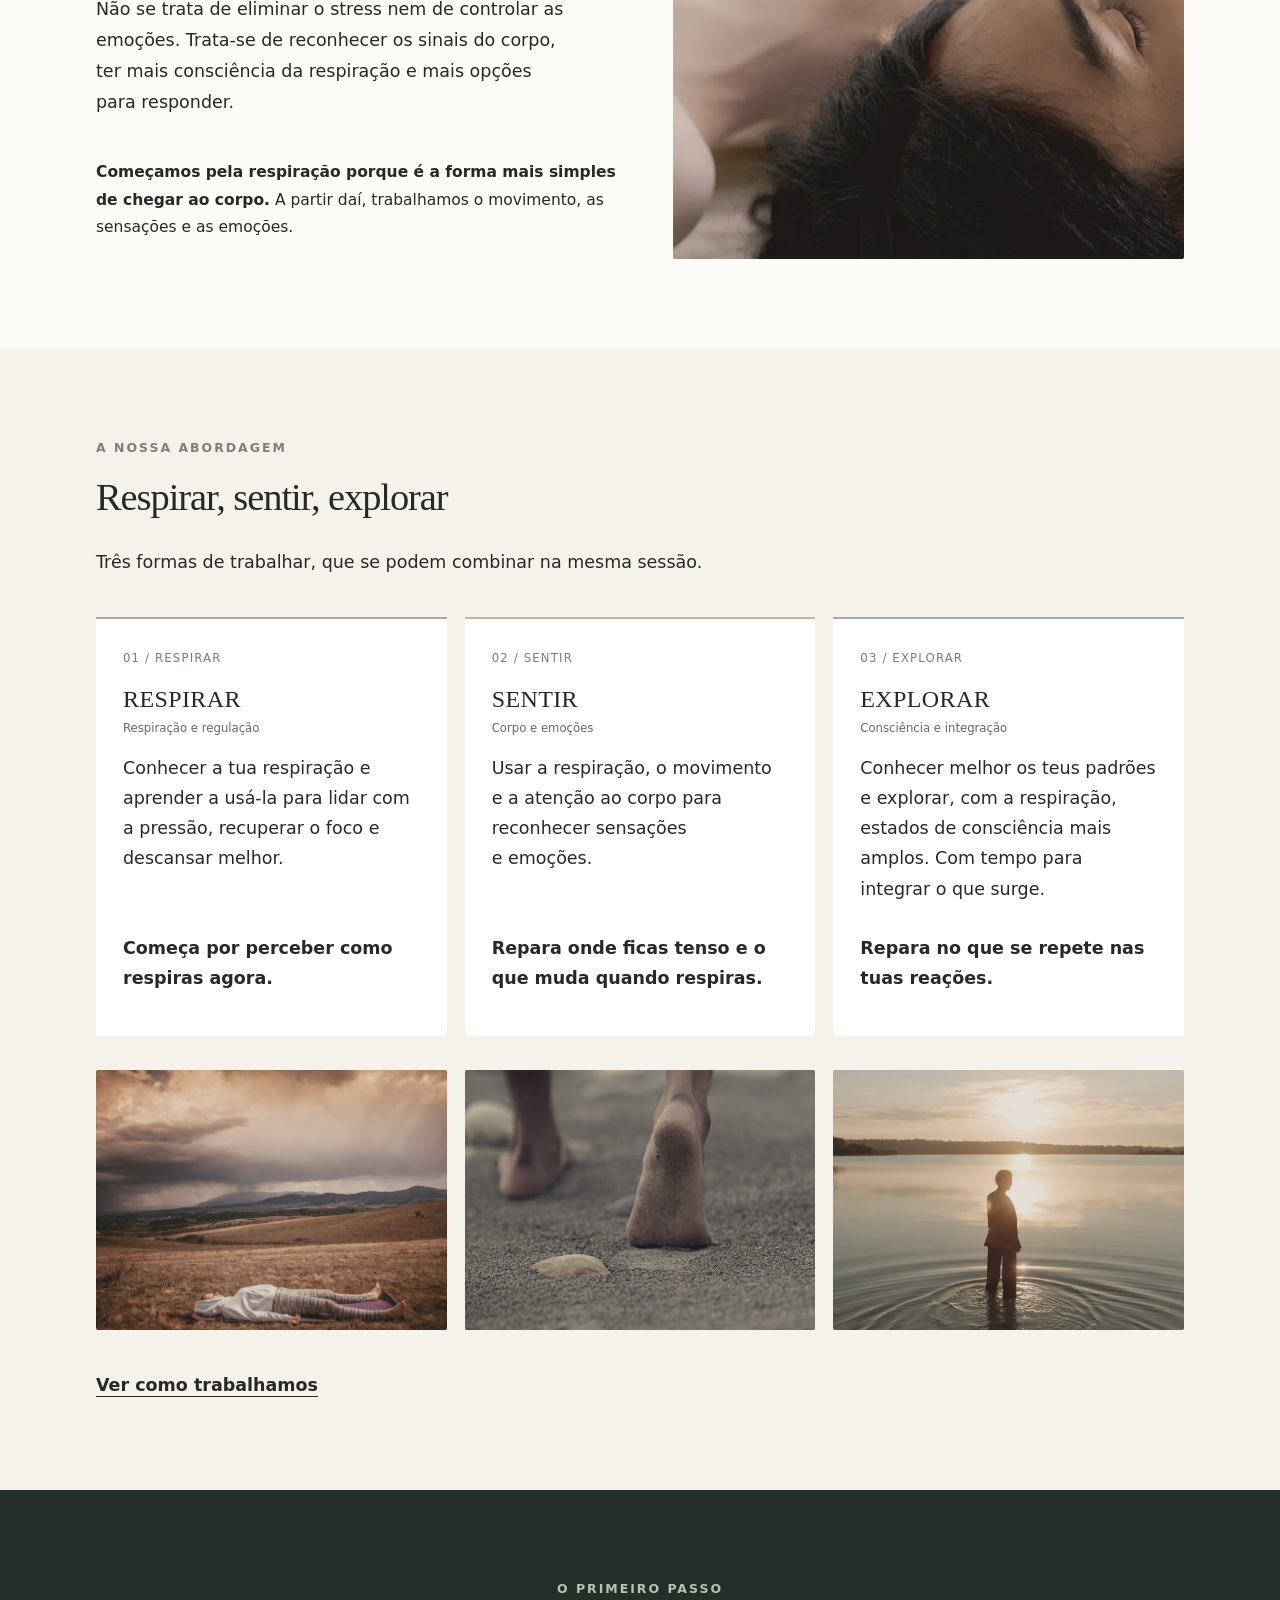
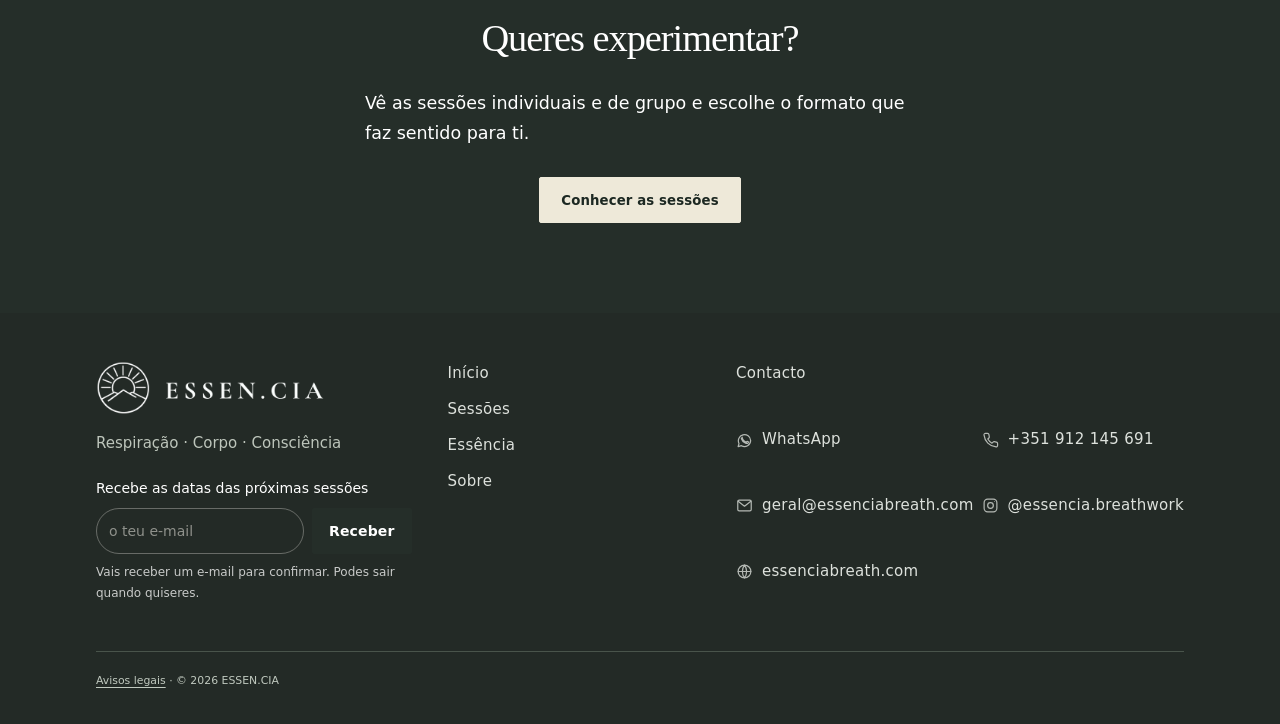
==== commit c82eb0c9: "Newsletter ativa: campo no rodapé e confirmação por e-mail (modelo Brevo n.º 2) Co-Authored-By: Clau" ====
--- a/index.html
+++ b/index.html
@@ -17,4 +17,4 @@
 <section class="section soft"><div class="shell"><div class="eyebrow" data-v07-text="20">A nossa abordagem</div><h2 data-v07-text="21">Respirar, sentir, explorar</h2><p data-v07-text="22">Três formas de trabalhar, que se podem combinar na mesma sessão.</p><div class="door-grid"><article class="door"><figure class="image-frame door-photo"><img alt="Pessoa deitada num tapete ao ar livre, ao fim do dia" decoding="async" loading="lazy" src="assets/img/img-03.webp"/></figure><span class="number" data-v07-text="23">01 / RESPIRAR</span><h3 data-v07-text="24">RESPIRAR</h3><p class="meta" data-v07-text="25">Respiração e regulação</p><p data-v07-text="26">Conhecer a tua respiração e aprender a usá-la para lidar com a pressão, recuperar o foco e descansar melhor.</p><p data-v07-text="27"><strong>Começa por perceber como respiras agora.</strong></p></article><article class="door"><figure class="image-frame door-photo"><img alt="Pés descalços na areia" decoding="async" loading="lazy" src="assets/img/img-04.webp"/></figure><span class="number" data-v07-text="28">02 / SENTIR</span><h3 data-v07-text="29">SENTIR</h3><p class="meta" data-v07-text="30">Corpo e emoções</p><p data-v07-text="31">Usar a respiração, o movimento e a atenção ao corpo para reconhecer sensações e emoções.</p><p data-v07-text="32"><strong>Repara onde ficas tenso e o que muda quando respiras.</strong></p></article><article class="door"><figure class="image-frame door-photo"><img alt="Pessoa de pé na água ao pôr do sol" decoding="async" loading="lazy" src="assets/img/img-05.webp"/></figure><span class="number" data-v07-text="33">03 / EXPLORAR</span><h3 data-v07-text="34">EXPLORAR</h3><p class="meta" data-v07-text="35">Consciência e integração</p><p data-v07-text="36">Conhecer melhor os teus padrões e explorar, com a respiração, estados de consciência mais amplos. Com tempo para integrar o que surge.</p><p data-v07-text="37"><strong>Repara no que se repete nas tuas reações.</strong></p></article></div><div aria-label="Imagens de respiração, movimento e presença" class="image-strip"><figure class="image-frame"><img alt="Pessoa deitada num tapete ao ar livre, ao fim do dia" data-v07-img="3" decoding="async" loading="lazy" src="assets/img/img-03.webp"/></figure><figure class="image-frame"><img alt="Pés descalços na areia" data-v07-img="4" decoding="async" loading="lazy" src="assets/img/img-04.webp"/></figure><figure class="image-frame"><img alt="Pessoa de pé na água ao pôr do sol" data-v07-img="5" decoding="async" loading="lazy" src="assets/img/img-05.webp"/></figure></div><a class="link" href="essencia/">Ver como trabalhamos</a></div></section>
 <section class="section dark ending"><div class="shell"><div class="eyebrow" data-v07-text="38">O primeiro passo</div><h2 data-v07-text="39">Queres experimentar?</h2><p data-v07-text="40">Vê as sessões individuais e de grupo e escolhe o formato que faz sentido para ti.</p><a class="btn cream" data-v07-text="41" href="sessoes/">Conhecer as sessões</a></div></section>
 </main>
-<footer class="footer"><div class="shell"><div class="footer-top"><div><a aria-label="ESSEN.CIA — início" class="logo" href="./"><img alt="ESSEN.CIA" class="brand-logo" data-v07-img="15" src="assets/img/img-01.png"/></a><p class="muted" data-v07-text="164" style="margin-top:17px">Respiração · Corpo · Consciência</p><!-- newsletter: tirar o atributo hidden quando o modelo de confirmação do Brevo estiver criado --><form class="footer-news" id="news-form" novalidate="" hidden><label for="news-email">Recebe as datas das próximas sessões</label><div class="footer-news-row"><input id="news-email" name="email" type="email" autocomplete="email" required="" placeholder="o teu e-mail" maxlength="160"/><input name="site" tabindex="-1" autocomplete="off" aria-hidden="true" style="position:absolute;left:-9999px;width:1px;height:1px"/><button class="btn" type="submit">Receber</button></div><p class="footer-news-note" id="news-status" role="status" aria-live="polite">Vais receber um e-mail para confirmar. Podes sair quando quiseres.</p></form></div><nav aria-label="Rodapé" class="footer-nav"><a data-v07-text="165" href="./">Início</a><a data-v07-text="166" href="sessoes/">Sessões</a><a data-v07-text="167" href="essencia/">Essência</a><a data-v07-text="168" href="sobre/">Sobre</a></nav><div class="footer-nav footer-contact-links"><a data-v07-text="169" href="sessoes/#contacto">Contacto</a><a data-v07-text="170" href="https://wa.me/351912145691" rel="noopener noreferrer" target="_blank"><svg aria-hidden="true" class="contact-icon" fill="none" height="18" stroke="currentColor" stroke-linecap="round" stroke-linejoin="round" stroke-width="1.7" viewbox="0 0 24 24" width="18"><path d="M20.7 11.9a8.7 8.7 0 0 1-13 7.4L3 20.6l1.2-4.3a8.7 8.7 0 1 1 16.5-4.4Z"></path><path d="M8.8 8.7c.7 2.8 2.2 4.5 5.6 5.8l1.2-1.4 2.2 1.1c-.5 2-2.2 2.4-4.3 1.5-3-1.3-5.2-3.5-6-6.4l1.3-1.9Z"></path></svg> WhatsApp</a><a data-v07-text="171" href="tel:+351912145691"><svg aria-hidden="true" class="contact-icon" fill="none" height="18" stroke="currentColor" stroke-linecap="round" stroke-linejoin="round" stroke-width="1.7" viewbox="0 0 24 24" width="18"><path d="M22 16.1v3a2 2 0 0 1-2.2 2c-9.2-1-16-7.8-17-17A2 2 0 0 1 4.8 2h3a2 2 0 0 1 2 1.7l.5 3a2 2 0 0 1-.6 1.7L8.2 9.9a16 16 0 0 0 5.9 5.9l1.5-1.5a2 2 0 0 1 1.7-.6l3 .5a2 2 0 0 1 1.7 1.9Z"></path></svg> +351 912 145 691</a><a data-v07-text="172" href="mailto:geral@essenciabreath.com"><svg aria-hidden="true" class="contact-icon" fill="none" height="18" stroke="currentColor" stroke-linecap="round" stroke-linejoin="round" stroke-width="1.7" viewbox="0 0 24 24" width="18"><rect height="15" rx="2" width="19" x="2.5" y="4.5"></rect><path d="m3 6 9 7 9-7"></path></svg> <span class="lbl" data-short="E-mail">geral@essenciabreath.com</span></a><a data-v07-text="173" href="https://www.instagram.com/essencia.breathwork/" rel="noopener noreferrer" target="_blank"><svg aria-hidden="true" class="contact-icon" fill="none" height="18" stroke="currentColor" stroke-linecap="round" stroke-linejoin="round" stroke-width="1.7" viewbox="0 0 24 24" width="18"><rect height="18" rx="5" width="18" x="3" y="3"></rect><circle cx="12" cy="12" r="4"></circle><circle cx="17.7" cy="6.4" fill="currentColor" r=".7" stroke="none"></circle></svg> <span class="lbl" data-short="Instagram">@essencia.breathwork</span></a><a data-v07-text="174" href="https://www.essenciabreath.com/" rel="noopener noreferrer" target="_blank"><svg aria-hidden="true" class="contact-icon" fill="none" height="18" stroke="currentColor" stroke-linecap="round" stroke-linejoin="round" stroke-width="1.7" viewbox="0 0 24 24" width="18"><circle cx="12" cy="12" r="9"></circle><path d="M3 12h18M12 3a15 15 0 0 1 0 18M12 3a15 15 0 0 0 0 18"></path></svg> <span class="lbl" data-short="Site">essenciabreath.com</span></a></div></div><div class="footer-small"><p class="legal-links"><a href="avisos-legais/">Avisos legais</a><!-- · <a href="https://www.livroreclamacoes.pt/" target="_blank" rel="noopener noreferrer">Livro de Reclamações</a> (escondido até a inscrição estar feita) --> · © 2026 ESSEN.CIA</p></div></div></footer><script src="js/site.js"></script></body></html>+<footer class="footer"><div class="shell"><div class="footer-top"><div><a aria-label="ESSEN.CIA — início" class="logo" href="./"><img alt="ESSEN.CIA" class="brand-logo" data-v07-img="15" src="assets/img/img-01.png"/></a><p class="muted" data-v07-text="164" style="margin-top:17px">Respiração · Corpo · Consciência</p><form class="footer-news" id="news-form" novalidate=""><label for="news-email">Recebe as datas das próximas sessões</label><div class="footer-news-row"><input id="news-email" name="email" type="email" autocomplete="email" required="" placeholder="o teu e-mail" maxlength="160"/><input name="site" tabindex="-1" autocomplete="off" aria-hidden="true" style="position:absolute;left:-9999px;width:1px;height:1px"/><button class="btn" type="submit">Receber</button></div><p class="footer-news-note" id="news-status" role="status" aria-live="polite">Vais receber um e-mail para confirmar. Podes sair quando quiseres.</p></form></div><nav aria-label="Rodapé" class="footer-nav"><a data-v07-text="165" href="./">Início</a><a data-v07-text="166" href="sessoes/">Sessões</a><a data-v07-text="167" href="essencia/">Essência</a><a data-v07-text="168" href="sobre/">Sobre</a></nav><div class="footer-nav footer-contact-links"><a data-v07-text="169" href="sessoes/#contacto">Contacto</a><a data-v07-text="170" href="https://wa.me/351912145691" rel="noopener noreferrer" target="_blank"><svg aria-hidden="true" class="contact-icon" fill="none" height="18" stroke="currentColor" stroke-linecap="round" stroke-linejoin="round" stroke-width="1.7" viewbox="0 0 24 24" width="18"><path d="M20.7 11.9a8.7 8.7 0 0 1-13 7.4L3 20.6l1.2-4.3a8.7 8.7 0 1 1 16.5-4.4Z"></path><path d="M8.8 8.7c.7 2.8 2.2 4.5 5.6 5.8l1.2-1.4 2.2 1.1c-.5 2-2.2 2.4-4.3 1.5-3-1.3-5.2-3.5-6-6.4l1.3-1.9Z"></path></svg> WhatsApp</a><a data-v07-text="171" href="tel:+351912145691"><svg aria-hidden="true" class="contact-icon" fill="none" height="18" stroke="currentColor" stroke-linecap="round" stroke-linejoin="round" stroke-width="1.7" viewbox="0 0 24 24" width="18"><path d="M22 16.1v3a2 2 0 0 1-2.2 2c-9.2-1-16-7.8-17-17A2 2 0 0 1 4.8 2h3a2 2 0 0 1 2 1.7l.5 3a2 2 0 0 1-.6 1.7L8.2 9.9a16 16 0 0 0 5.9 5.9l1.5-1.5a2 2 0 0 1 1.7-.6l3 .5a2 2 0 0 1 1.7 1.9Z"></path></svg> +351 912 145 691</a><a data-v07-text="172" href="mailto:geral@essenciabreath.com"><svg aria-hidden="true" class="contact-icon" fill="none" height="18" stroke="currentColor" stroke-linecap="round" stroke-linejoin="round" stroke-width="1.7" viewbox="0 0 24 24" width="18"><rect height="15" rx="2" width="19" x="2.5" y="4.5"></rect><path d="m3 6 9 7 9-7"></path></svg> <span class="lbl" data-short="E-mail">geral@essenciabreath.com</span></a><a data-v07-text="173" href="https://www.instagram.com/essencia.breathwork/" rel="noopener noreferrer" target="_blank"><svg aria-hidden="true" class="contact-icon" fill="none" height="18" stroke="currentColor" stroke-linecap="round" stroke-linejoin="round" stroke-width="1.7" viewbox="0 0 24 24" width="18"><rect height="18" rx="5" width="18" x="3" y="3"></rect><circle cx="12" cy="12" r="4"></circle><circle cx="17.7" cy="6.4" fill="currentColor" r=".7" stroke="none"></circle></svg> <span class="lbl" data-short="Instagram">@essencia.breathwork</span></a><a data-v07-text="174" href="https://www.essenciabreath.com/" rel="noopener noreferrer" target="_blank"><svg aria-hidden="true" class="contact-icon" fill="none" height="18" stroke="currentColor" stroke-linecap="round" stroke-linejoin="round" stroke-width="1.7" viewbox="0 0 24 24" width="18"><circle cx="12" cy="12" r="9"></circle><path d="M3 12h18M12 3a15 15 0 0 1 0 18M12 3a15 15 0 0 0 0 18"></path></svg> <span class="lbl" data-short="Site">essenciabreath.com</span></a></div></div><div class="footer-small"><p class="legal-links"><a href="avisos-legais/">Avisos legais</a><!-- · <a href="https://www.livroreclamacoes.pt/" target="_blank" rel="noopener noreferrer">Livro de Reclamações</a> (escondido até a inscrição estar feita) --> · © 2026 ESSEN.CIA</p></div></div></footer><script src="js/site.js"></script></body></html>
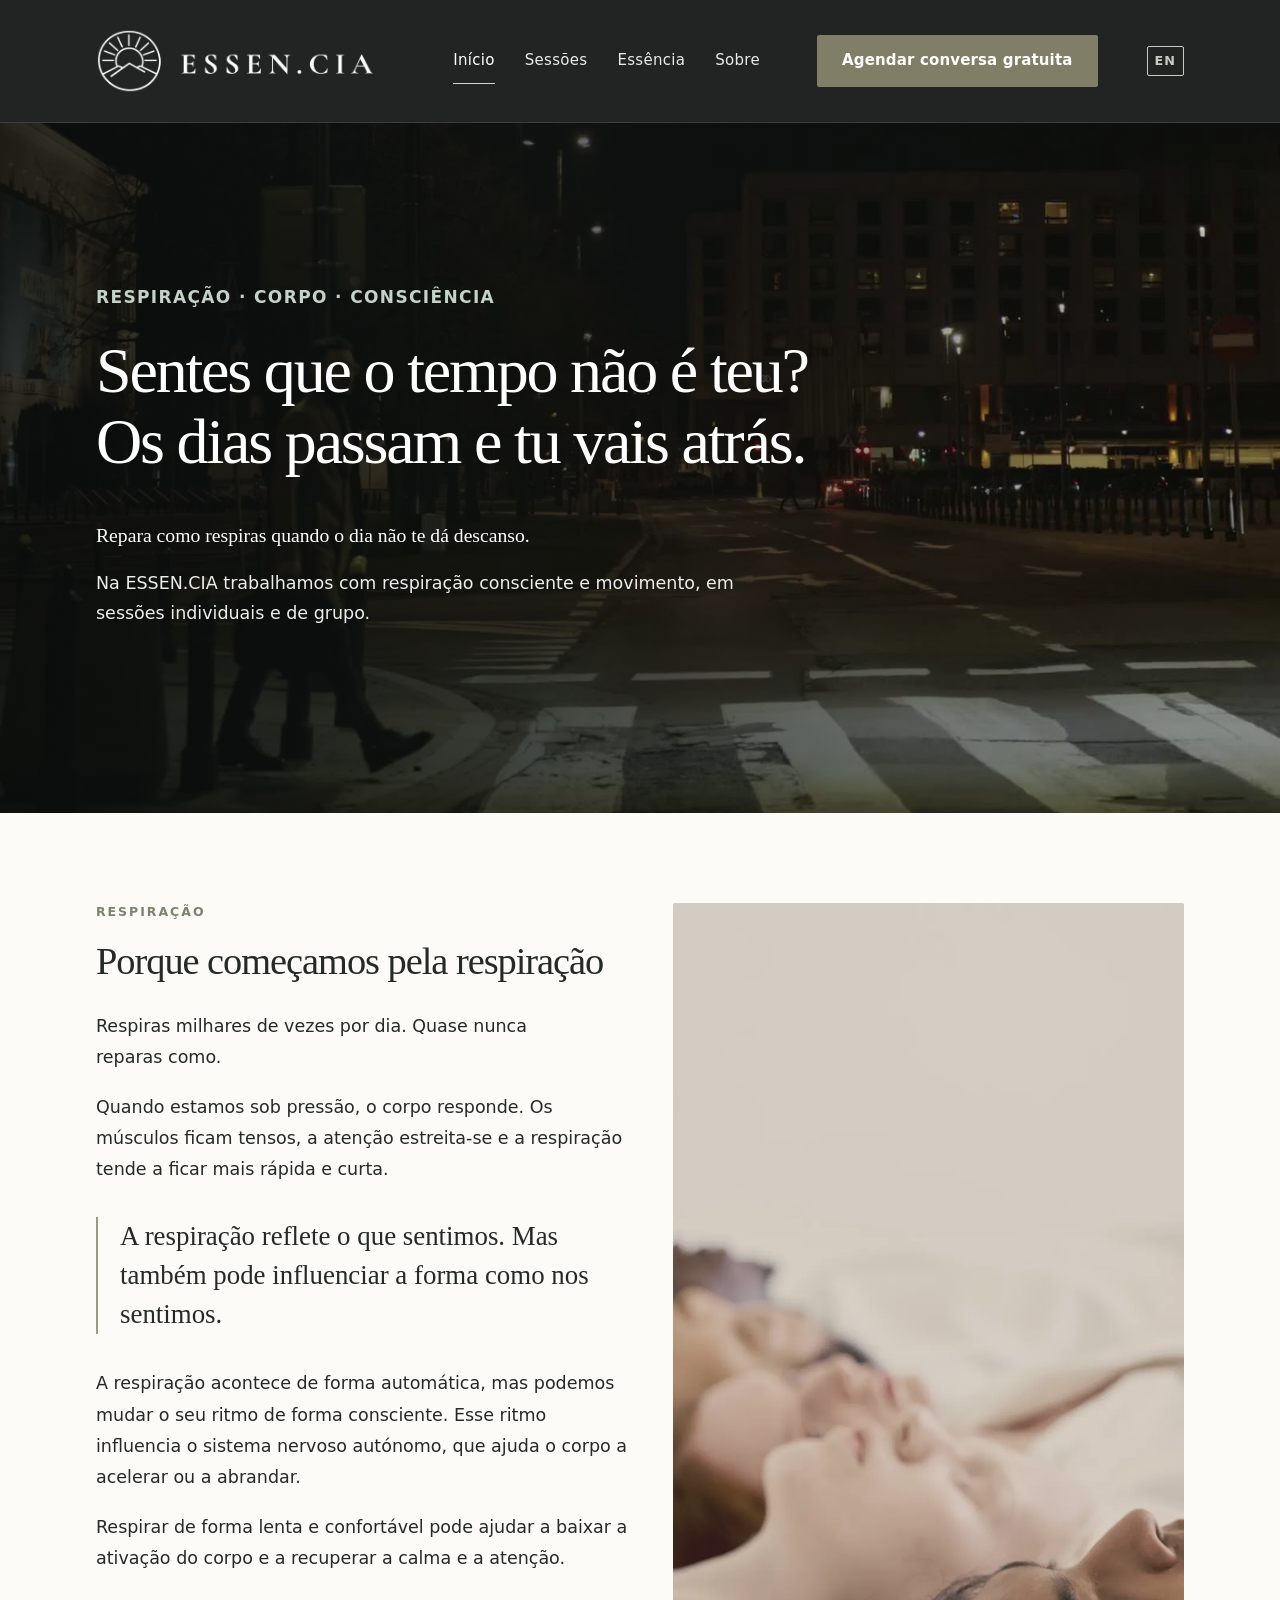
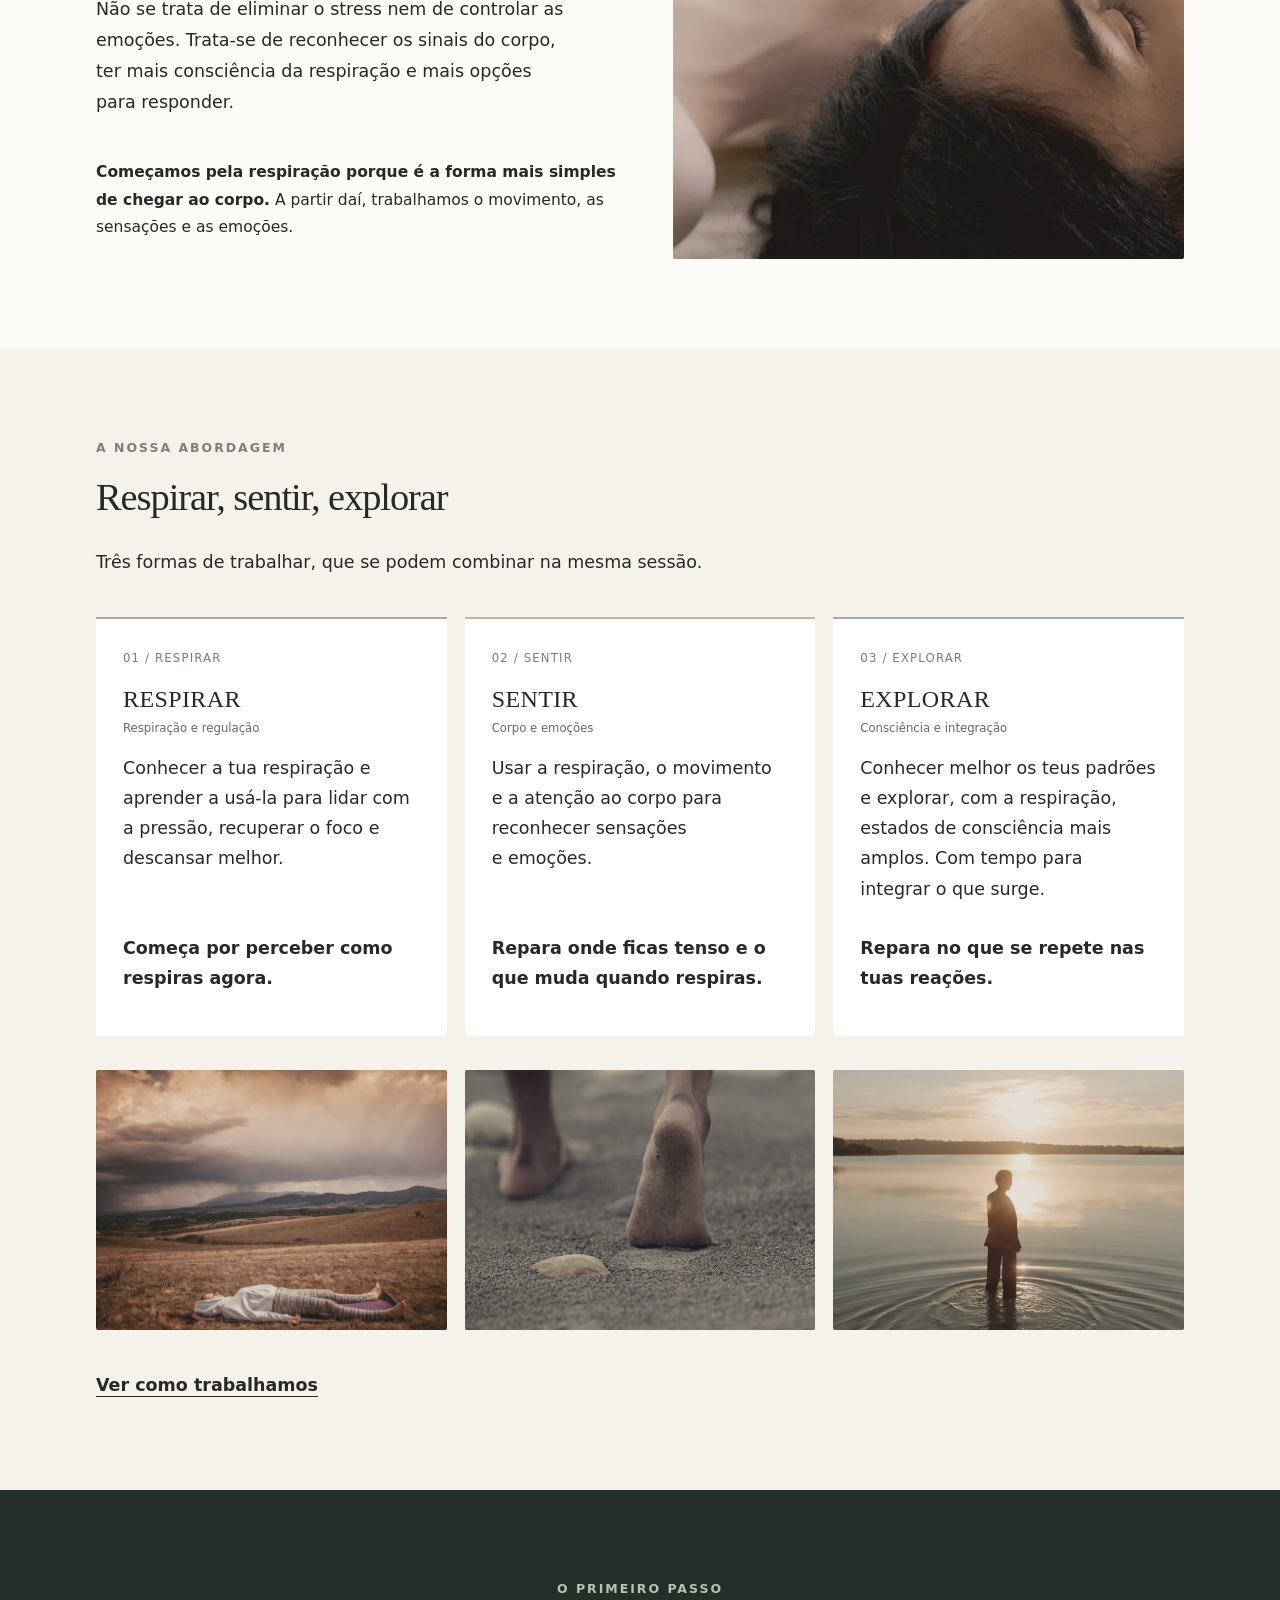
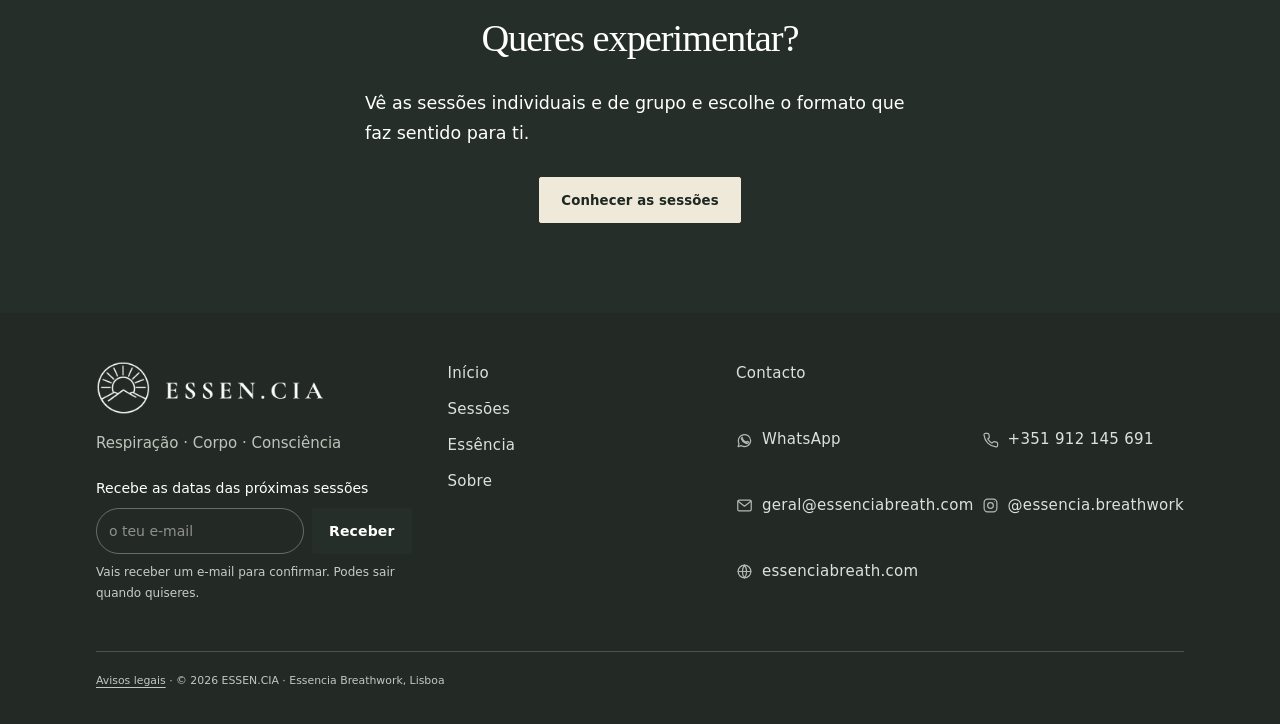
==== commit ff343d98: "Nome pesquisável: ESSEN.CIA Breathwork (og:site_name, dados estruturados) e Essencia Breathwork no r" ====
--- a/index.html
+++ b/index.html
@@ -1,10 +1,10 @@
 <!DOCTYPE html>
 <html lang="pt-PT"><head><meta charset="utf-8"/><meta content="width=device-width, initial-scale=1" name="viewport"/><meta content="light" name="color-scheme"/><title>Breathwork em Lisboa · ESSEN.CIA · Respiração, Corpo, Consciência</title><link rel="icon" href="favicon.ico"/><link rel="apple-touch-icon" href="assets/img/favicon.png"/><meta content="Sessões de breathwork (respiração consciente) em Lisboa, individuais e de grupo, com movimento e atenção ao corpo. Conhece a ESSEN.CIA." name="description"/>
 <link rel="canonical" href="https://essenciabreath.com/">
-<meta property="og:type" content="website"><meta property="og:locale" content="pt_PT"><meta property="og:site_name" content="ESSEN.CIA">
+<meta property="og:type" content="website"><meta property="og:locale" content="pt_PT"><meta property="og:site_name" content="ESSEN.CIA Breathwork">
 <meta property="og:title" content="Breathwork em Lisboa · ESSEN.CIA · Respiração, Corpo, Consciência"><meta property="og:description" content="Sessões de breathwork (respiração consciente) em Lisboa, individuais e de grupo, com movimento e atenção ao corpo. Conhece a ESSEN.CIA."><meta property="og:url" content="https://essenciabreath.com/">
 <meta property="og:image" content="https://essenciabreath.com/assets/img/hero-poster.jpg"><meta name="twitter:card" content="summary_large_image">
-<script type="application/ld+json">{"@context": "https://schema.org", "@type": "ProfessionalService", "name": "ESSEN.CIA", "url": "https://essenciabreath.com/", "description": "Sessões de breathwork (respiração consciente), movimento e consciência corporal, individuais e de grupo, em Lisboa.", "logo": "https://essenciabreath.com/assets/img/img-01.png", "image": "https://essenciabreath.com/assets/img/hero-poster.jpg", "telephone": "+351912145691", "email": "geral@essenciabreath.com", "areaServed": [{"@type": "City", "name": "Lisboa"}, {"@type": "City", "name": "Oeiras"}], "founder": {"@type": "Person", "name": "Domingos Frazão"}, "sameAs": ["https://www.instagram.com/essencia.breathwork/"], "knowsAbout": ["breathwork", "respiração consciente", "consciência corporal"], "address": {"@type": "PostalAddress", "streetAddress": "Av. 25 de Abril de 1974, 35, 1.º D (Espaço SEED)", "postalCode": "2795-224", "addressLocality": "Linda-a-Velha", "addressRegion": "Lisboa", "addressCountry": "PT"}}</script>
+<script type="application/ld+json">{"@context": "https://schema.org", "@type": "ProfessionalService", "name": "ESSEN.CIA Breathwork", "alternateName": ["Essencia Breathwork", "Essência Breathwork", "ESSEN.CIA"], "url": "https://essenciabreath.com/", "description": "Sessões de breathwork (respiração consciente), movimento e consciência corporal, individuais e de grupo, em Lisboa.", "logo": "https://essenciabreath.com/assets/img/img-01.png", "image": "https://essenciabreath.com/assets/img/hero-poster.jpg", "telephone": "+351912145691", "email": "geral@essenciabreath.com", "areaServed": [{"@type": "City", "name": "Lisboa"}, {"@type": "City", "name": "Oeiras"}], "founder": {"@type": "Person", "name": "Domingos Frazão"}, "sameAs": ["https://www.instagram.com/essencia.breathwork/"], "knowsAbout": ["breathwork", "respiração consciente", "consciência corporal"], "address": {"@type": "PostalAddress", "streetAddress": "Av. 25 de Abril de 1974, 35, 1.º D (Espaço SEED)", "postalCode": "2795-224", "addressLocality": "Linda-a-Velha", "addressRegion": "Lisboa", "addressCountry": "PT"}}</script>
 <link rel="alternate" hreflang="pt-PT" href="https://essenciabreath.com/"><link rel="alternate" hreflang="en" href="https://essenciabreath.com/en/"><link rel="alternate" hreflang="x-default" href="https://essenciabreath.com/">
 <link rel="stylesheet" href="css/site.css">
 </head><body data-page="inicio"><script>(function(){var h=location.hash.slice(1),m={sessoes:"sessoes/",essencia:"essencia/",sobre:"sobre/",contacto:"sessoes/#contacto"};if(m[h])location.replace(m[h]);})();</script><a class="skip" href="./">Ir para o conteúdo</a><header class="site-head">
@@ -17,4 +17,4 @@
 <section class="section soft"><div class="shell"><div class="eyebrow" data-v07-text="20">A nossa abordagem</div><h2 data-v07-text="21">Respirar, sentir, explorar</h2><p data-v07-text="22">Três formas de trabalhar, que se podem combinar na mesma sessão.</p><div class="door-grid"><article class="door"><figure class="image-frame door-photo"><img alt="Pessoa deitada num tapete ao ar livre, ao fim do dia" decoding="async" loading="lazy" src="assets/img/img-03.webp"/></figure><span class="number" data-v07-text="23">01 / RESPIRAR</span><h3 data-v07-text="24">RESPIRAR</h3><p class="meta" data-v07-text="25">Respiração e regulação</p><p data-v07-text="26">Conhecer a tua respiração e aprender a usá-la para lidar com a pressão, recuperar o foco e descansar melhor.</p><p data-v07-text="27"><strong>Começa por perceber como respiras agora.</strong></p></article><article class="door"><figure class="image-frame door-photo"><img alt="Pés descalços na areia" decoding="async" loading="lazy" src="assets/img/img-04.webp"/></figure><span class="number" data-v07-text="28">02 / SENTIR</span><h3 data-v07-text="29">SENTIR</h3><p class="meta" data-v07-text="30">Corpo e emoções</p><p data-v07-text="31">Usar a respiração, o movimento e a atenção ao corpo para reconhecer sensações e emoções.</p><p data-v07-text="32"><strong>Repara onde ficas tenso e o que muda quando respiras.</strong></p></article><article class="door"><figure class="image-frame door-photo"><img alt="Pessoa de pé na água ao pôr do sol" decoding="async" loading="lazy" src="assets/img/img-05.webp"/></figure><span class="number" data-v07-text="33">03 / EXPLORAR</span><h3 data-v07-text="34">EXPLORAR</h3><p class="meta" data-v07-text="35">Consciência e integração</p><p data-v07-text="36">Conhecer melhor os teus padrões e explorar, com a respiração, estados de consciência mais amplos. Com tempo para integrar o que surge.</p><p data-v07-text="37"><strong>Repara no que se repete nas tuas reações.</strong></p></article></div><div aria-label="Imagens de respiração, movimento e presença" class="image-strip"><figure class="image-frame"><img alt="Pessoa deitada num tapete ao ar livre, ao fim do dia" data-v07-img="3" decoding="async" loading="lazy" src="assets/img/img-03.webp"/></figure><figure class="image-frame"><img alt="Pés descalços na areia" data-v07-img="4" decoding="async" loading="lazy" src="assets/img/img-04.webp"/></figure><figure class="image-frame"><img alt="Pessoa de pé na água ao pôr do sol" data-v07-img="5" decoding="async" loading="lazy" src="assets/img/img-05.webp"/></figure></div><a class="link" href="essencia/">Ver como trabalhamos</a></div></section>
 <section class="section dark ending"><div class="shell"><div class="eyebrow" data-v07-text="38">O primeiro passo</div><h2 data-v07-text="39">Queres experimentar?</h2><p data-v07-text="40">Vê as sessões individuais e de grupo e escolhe o formato que faz sentido para ti.</p><a class="btn cream" data-v07-text="41" href="sessoes/">Conhecer as sessões</a></div></section>
 </main>
-<footer class="footer"><div class="shell"><div class="footer-top"><div><a aria-label="ESSEN.CIA — início" class="logo" href="./"><img alt="ESSEN.CIA" class="brand-logo" data-v07-img="15" src="assets/img/img-01.png"/></a><p class="muted" data-v07-text="164" style="margin-top:17px">Respiração · Corpo · Consciência</p><form class="footer-news" id="news-form" novalidate=""><label for="news-email">Recebe as datas das próximas sessões</label><div class="footer-news-row"><input id="news-email" name="email" type="email" autocomplete="email" required="" placeholder="o teu e-mail" maxlength="160"/><input name="site" tabindex="-1" autocomplete="off" aria-hidden="true" style="position:absolute;left:-9999px;width:1px;height:1px"/><button class="btn" type="submit">Receber</button></div><p class="footer-news-note" id="news-status" role="status" aria-live="polite">Vais receber um e-mail para confirmar. Podes sair quando quiseres.</p></form></div><nav aria-label="Rodapé" class="footer-nav"><a data-v07-text="165" href="./">Início</a><a data-v07-text="166" href="sessoes/">Sessões</a><a data-v07-text="167" href="essencia/">Essência</a><a data-v07-text="168" href="sobre/">Sobre</a></nav><div class="footer-nav footer-contact-links"><a data-v07-text="169" href="sessoes/#contacto">Contacto</a><a data-v07-text="170" href="https://wa.me/351912145691" rel="noopener noreferrer" target="_blank"><svg aria-hidden="true" class="contact-icon" fill="none" height="18" stroke="currentColor" stroke-linecap="round" stroke-linejoin="round" stroke-width="1.7" viewbox="0 0 24 24" width="18"><path d="M20.7 11.9a8.7 8.7 0 0 1-13 7.4L3 20.6l1.2-4.3a8.7 8.7 0 1 1 16.5-4.4Z"></path><path d="M8.8 8.7c.7 2.8 2.2 4.5 5.6 5.8l1.2-1.4 2.2 1.1c-.5 2-2.2 2.4-4.3 1.5-3-1.3-5.2-3.5-6-6.4l1.3-1.9Z"></path></svg> WhatsApp</a><a data-v07-text="171" href="tel:+351912145691"><svg aria-hidden="true" class="contact-icon" fill="none" height="18" stroke="currentColor" stroke-linecap="round" stroke-linejoin="round" stroke-width="1.7" viewbox="0 0 24 24" width="18"><path d="M22 16.1v3a2 2 0 0 1-2.2 2c-9.2-1-16-7.8-17-17A2 2 0 0 1 4.8 2h3a2 2 0 0 1 2 1.7l.5 3a2 2 0 0 1-.6 1.7L8.2 9.9a16 16 0 0 0 5.9 5.9l1.5-1.5a2 2 0 0 1 1.7-.6l3 .5a2 2 0 0 1 1.7 1.9Z"></path></svg> +351 912 145 691</a><a data-v07-text="172" href="mailto:geral@essenciabreath.com"><svg aria-hidden="true" class="contact-icon" fill="none" height="18" stroke="currentColor" stroke-linecap="round" stroke-linejoin="round" stroke-width="1.7" viewbox="0 0 24 24" width="18"><rect height="15" rx="2" width="19" x="2.5" y="4.5"></rect><path d="m3 6 9 7 9-7"></path></svg> <span class="lbl" data-short="E-mail">geral@essenciabreath.com</span></a><a data-v07-text="173" href="https://www.instagram.com/essencia.breathwork/" rel="noopener noreferrer" target="_blank"><svg aria-hidden="true" class="contact-icon" fill="none" height="18" stroke="currentColor" stroke-linecap="round" stroke-linejoin="round" stroke-width="1.7" viewbox="0 0 24 24" width="18"><rect height="18" rx="5" width="18" x="3" y="3"></rect><circle cx="12" cy="12" r="4"></circle><circle cx="17.7" cy="6.4" fill="currentColor" r=".7" stroke="none"></circle></svg> <span class="lbl" data-short="Instagram">@essencia.breathwork</span></a><a data-v07-text="174" href="https://www.essenciabreath.com/" rel="noopener noreferrer" target="_blank"><svg aria-hidden="true" class="contact-icon" fill="none" height="18" stroke="currentColor" stroke-linecap="round" stroke-linejoin="round" stroke-width="1.7" viewbox="0 0 24 24" width="18"><circle cx="12" cy="12" r="9"></circle><path d="M3 12h18M12 3a15 15 0 0 1 0 18M12 3a15 15 0 0 0 0 18"></path></svg> <span class="lbl" data-short="Site">essenciabreath.com</span></a></div></div><div class="footer-small"><p class="legal-links"><a href="avisos-legais/">Avisos legais</a><!-- · <a href="https://www.livroreclamacoes.pt/" target="_blank" rel="noopener noreferrer">Livro de Reclamações</a> (escondido até a inscrição estar feita) --> · © 2026 ESSEN.CIA</p></div></div></footer><script src="js/site.js"></script></body></html>+<footer class="footer"><div class="shell"><div class="footer-top"><div><a aria-label="ESSEN.CIA — início" class="logo" href="./"><img alt="ESSEN.CIA" class="brand-logo" data-v07-img="15" src="assets/img/img-01.png"/></a><p class="muted" data-v07-text="164" style="margin-top:17px">Respiração · Corpo · Consciência</p><form class="footer-news" id="news-form" novalidate=""><label for="news-email">Recebe as datas das próximas sessões</label><div class="footer-news-row"><input id="news-email" name="email" type="email" autocomplete="email" required="" placeholder="o teu e-mail" maxlength="160"/><input name="site" tabindex="-1" autocomplete="off" aria-hidden="true" style="position:absolute;left:-9999px;width:1px;height:1px"/><button class="btn" type="submit">Receber</button></div><p class="footer-news-note" id="news-status" role="status" aria-live="polite">Vais receber um e-mail para confirmar. Podes sair quando quiseres.</p></form></div><nav aria-label="Rodapé" class="footer-nav"><a data-v07-text="165" href="./">Início</a><a data-v07-text="166" href="sessoes/">Sessões</a><a data-v07-text="167" href="essencia/">Essência</a><a data-v07-text="168" href="sobre/">Sobre</a></nav><div class="footer-nav footer-contact-links"><a data-v07-text="169" href="sessoes/#contacto">Contacto</a><a data-v07-text="170" href="https://wa.me/351912145691" rel="noopener noreferrer" target="_blank"><svg aria-hidden="true" class="contact-icon" fill="none" height="18" stroke="currentColor" stroke-linecap="round" stroke-linejoin="round" stroke-width="1.7" viewbox="0 0 24 24" width="18"><path d="M20.7 11.9a8.7 8.7 0 0 1-13 7.4L3 20.6l1.2-4.3a8.7 8.7 0 1 1 16.5-4.4Z"></path><path d="M8.8 8.7c.7 2.8 2.2 4.5 5.6 5.8l1.2-1.4 2.2 1.1c-.5 2-2.2 2.4-4.3 1.5-3-1.3-5.2-3.5-6-6.4l1.3-1.9Z"></path></svg> WhatsApp</a><a data-v07-text="171" href="tel:+351912145691"><svg aria-hidden="true" class="contact-icon" fill="none" height="18" stroke="currentColor" stroke-linecap="round" stroke-linejoin="round" stroke-width="1.7" viewbox="0 0 24 24" width="18"><path d="M22 16.1v3a2 2 0 0 1-2.2 2c-9.2-1-16-7.8-17-17A2 2 0 0 1 4.8 2h3a2 2 0 0 1 2 1.7l.5 3a2 2 0 0 1-.6 1.7L8.2 9.9a16 16 0 0 0 5.9 5.9l1.5-1.5a2 2 0 0 1 1.7-.6l3 .5a2 2 0 0 1 1.7 1.9Z"></path></svg> +351 912 145 691</a><a data-v07-text="172" href="mailto:geral@essenciabreath.com"><svg aria-hidden="true" class="contact-icon" fill="none" height="18" stroke="currentColor" stroke-linecap="round" stroke-linejoin="round" stroke-width="1.7" viewbox="0 0 24 24" width="18"><rect height="15" rx="2" width="19" x="2.5" y="4.5"></rect><path d="m3 6 9 7 9-7"></path></svg> <span class="lbl" data-short="E-mail">geral@essenciabreath.com</span></a><a data-v07-text="173" href="https://www.instagram.com/essencia.breathwork/" rel="noopener noreferrer" target="_blank"><svg aria-hidden="true" class="contact-icon" fill="none" height="18" stroke="currentColor" stroke-linecap="round" stroke-linejoin="round" stroke-width="1.7" viewbox="0 0 24 24" width="18"><rect height="18" rx="5" width="18" x="3" y="3"></rect><circle cx="12" cy="12" r="4"></circle><circle cx="17.7" cy="6.4" fill="currentColor" r=".7" stroke="none"></circle></svg> <span class="lbl" data-short="Instagram">@essencia.breathwork</span></a><a data-v07-text="174" href="https://www.essenciabreath.com/" rel="noopener noreferrer" target="_blank"><svg aria-hidden="true" class="contact-icon" fill="none" height="18" stroke="currentColor" stroke-linecap="round" stroke-linejoin="round" stroke-width="1.7" viewbox="0 0 24 24" width="18"><circle cx="12" cy="12" r="9"></circle><path d="M3 12h18M12 3a15 15 0 0 1 0 18M12 3a15 15 0 0 0 0 18"></path></svg> <span class="lbl" data-short="Site">essenciabreath.com</span></a></div></div><div class="footer-small"><p class="legal-links"><a href="avisos-legais/">Avisos legais</a><!-- · <a href="https://www.livroreclamacoes.pt/" target="_blank" rel="noopener noreferrer">Livro de Reclamações</a> (escondido até a inscrição estar feita) --> · © 2026 ESSEN.CIA · Essencia Breathwork, Lisboa</p></div></div></footer><script src="js/site.js"></script></body></html>
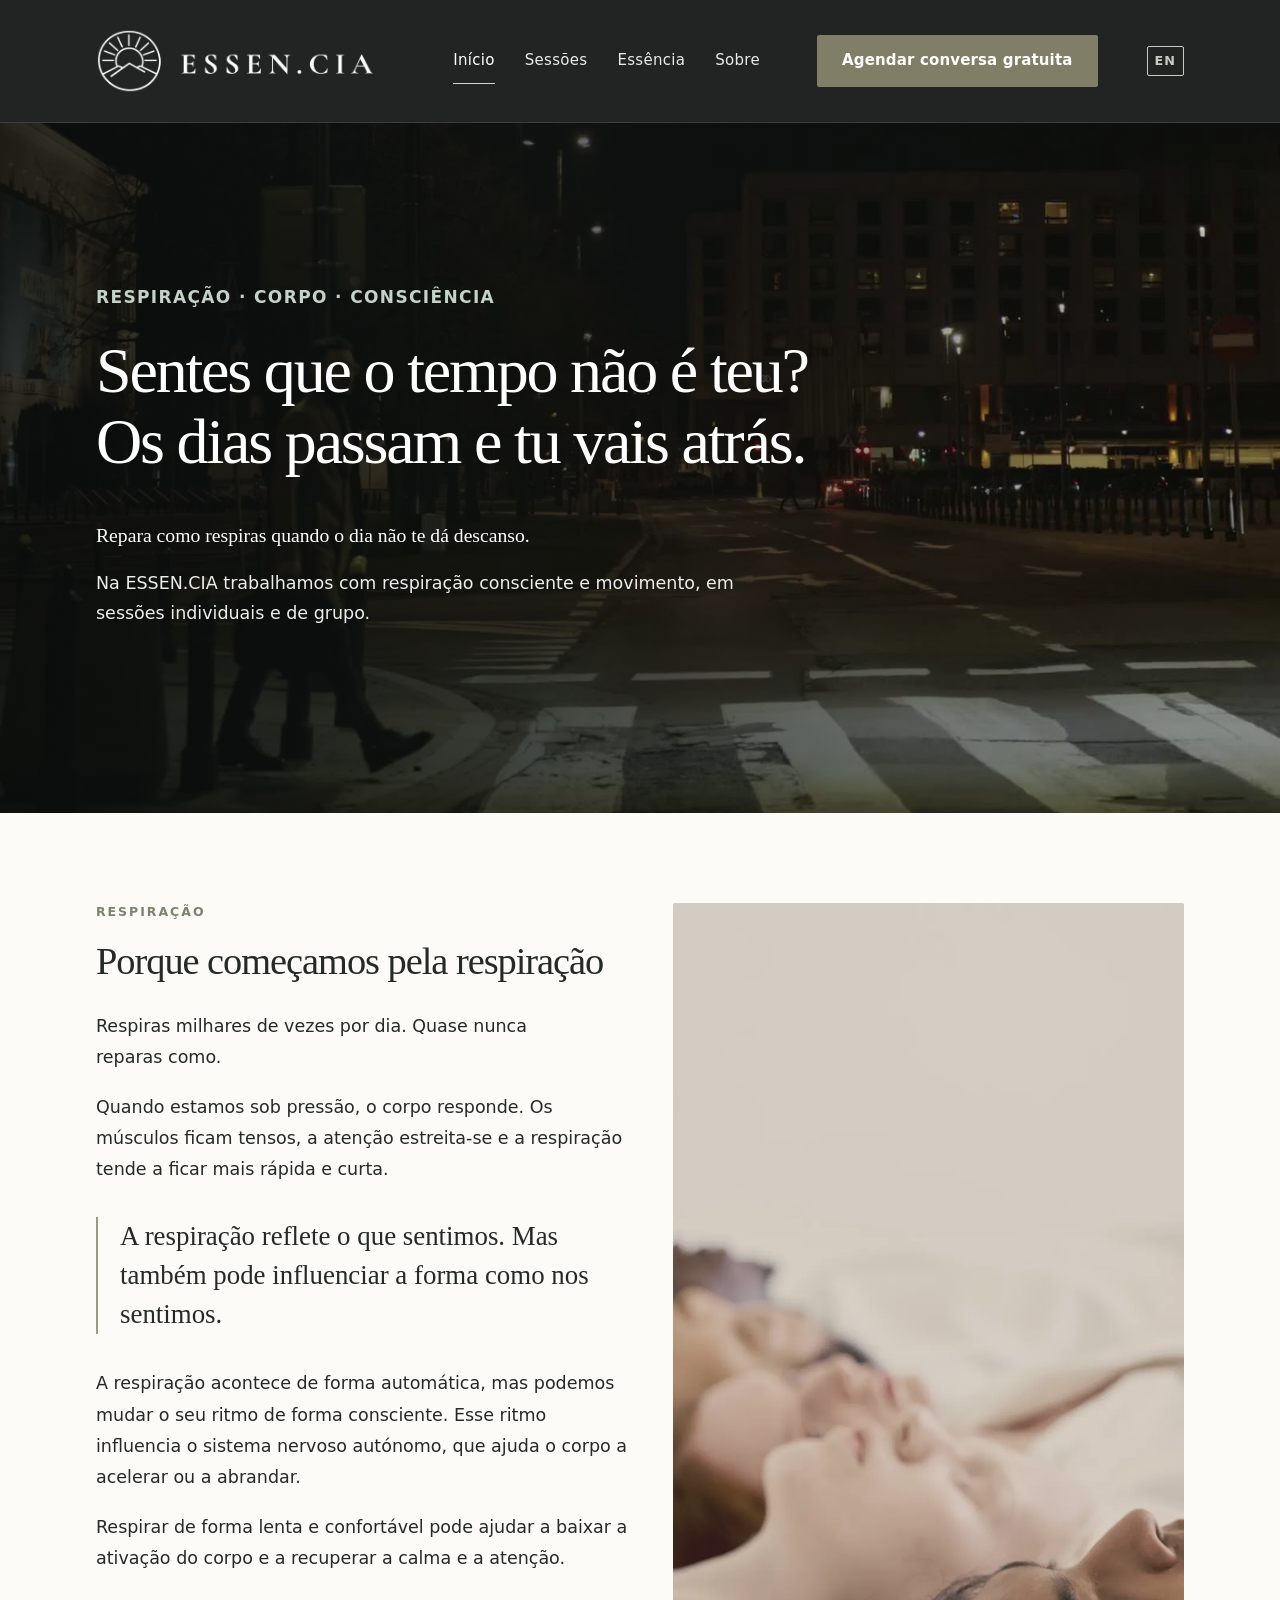
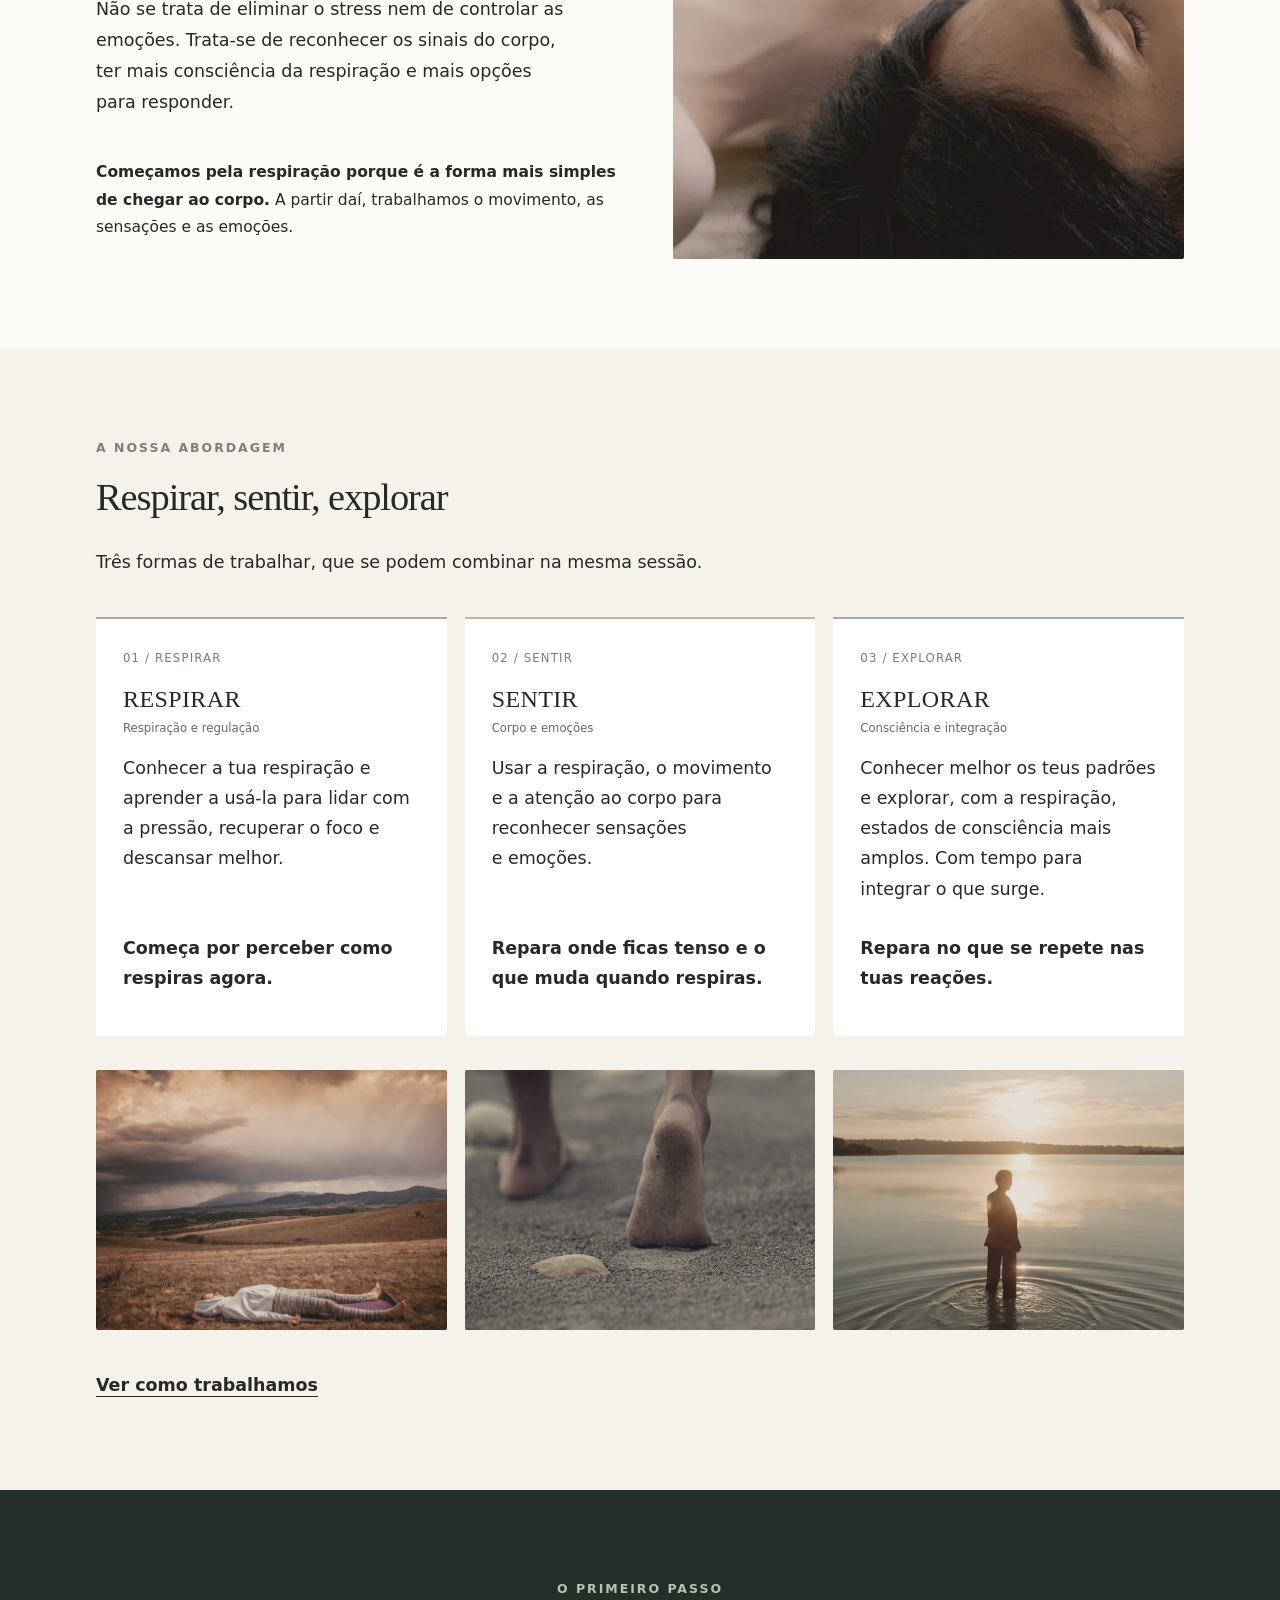
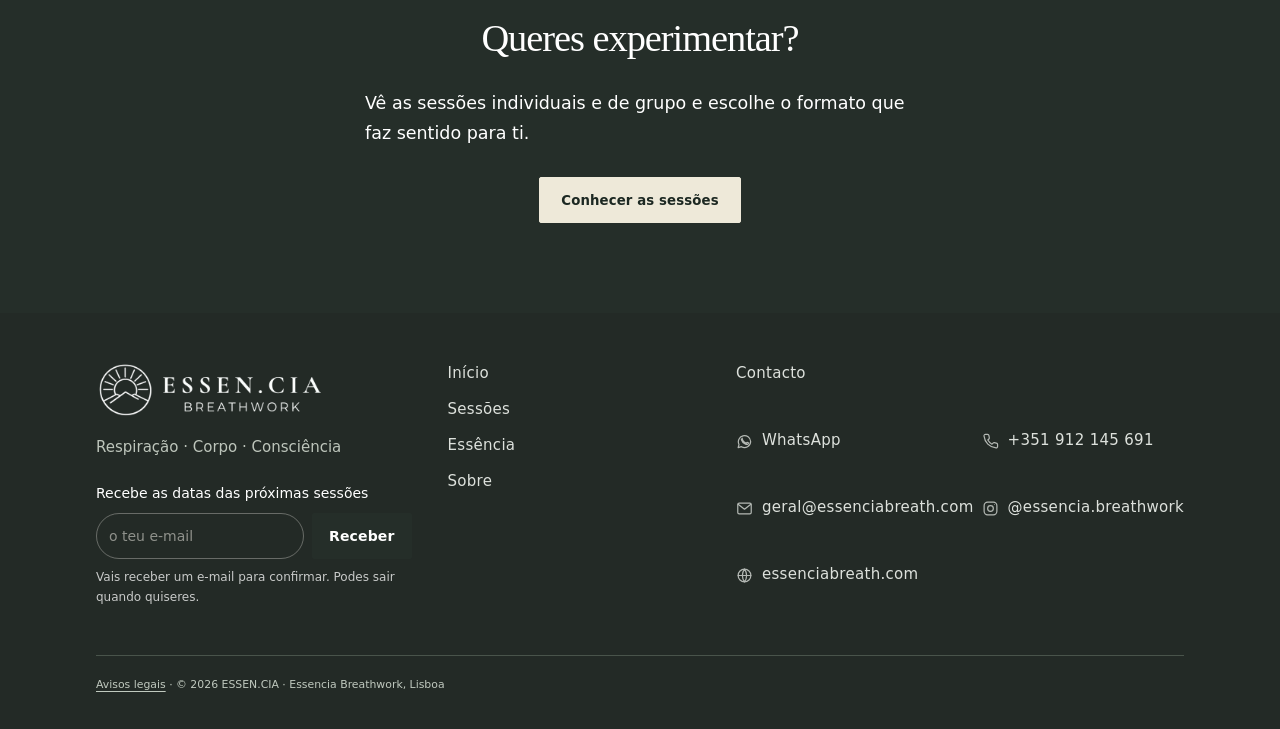
==== commit fa59a01a: "Logótipo ESSENCIA BREATHWORK no rodapé (PT e EN) e na app de autoavaliação Co-Authored-By: Claude Fa" ====
--- a/index.html
+++ b/index.html
@@ -17,4 +17,4 @@
 <section class="section soft"><div class="shell"><div class="eyebrow" data-v07-text="20">A nossa abordagem</div><h2 data-v07-text="21">Respirar, sentir, explorar</h2><p data-v07-text="22">Três formas de trabalhar, que se podem combinar na mesma sessão.</p><div class="door-grid"><article class="door"><figure class="image-frame door-photo"><img alt="Pessoa deitada num tapete ao ar livre, ao fim do dia" decoding="async" loading="lazy" src="assets/img/img-03.webp"/></figure><span class="number" data-v07-text="23">01 / RESPIRAR</span><h3 data-v07-text="24">RESPIRAR</h3><p class="meta" data-v07-text="25">Respiração e regulação</p><p data-v07-text="26">Conhecer a tua respiração e aprender a usá-la para lidar com a pressão, recuperar o foco e descansar melhor.</p><p data-v07-text="27"><strong>Começa por perceber como respiras agora.</strong></p></article><article class="door"><figure class="image-frame door-photo"><img alt="Pés descalços na areia" decoding="async" loading="lazy" src="assets/img/img-04.webp"/></figure><span class="number" data-v07-text="28">02 / SENTIR</span><h3 data-v07-text="29">SENTIR</h3><p class="meta" data-v07-text="30">Corpo e emoções</p><p data-v07-text="31">Usar a respiração, o movimento e a atenção ao corpo para reconhecer sensações e emoções.</p><p data-v07-text="32"><strong>Repara onde ficas tenso e o que muda quando respiras.</strong></p></article><article class="door"><figure class="image-frame door-photo"><img alt="Pessoa de pé na água ao pôr do sol" decoding="async" loading="lazy" src="assets/img/img-05.webp"/></figure><span class="number" data-v07-text="33">03 / EXPLORAR</span><h3 data-v07-text="34">EXPLORAR</h3><p class="meta" data-v07-text="35">Consciência e integração</p><p data-v07-text="36">Conhecer melhor os teus padrões e explorar, com a respiração, estados de consciência mais amplos. Com tempo para integrar o que surge.</p><p data-v07-text="37"><strong>Repara no que se repete nas tuas reações.</strong></p></article></div><div aria-label="Imagens de respiração, movimento e presença" class="image-strip"><figure class="image-frame"><img alt="Pessoa deitada num tapete ao ar livre, ao fim do dia" data-v07-img="3" decoding="async" loading="lazy" src="assets/img/img-03.webp"/></figure><figure class="image-frame"><img alt="Pés descalços na areia" data-v07-img="4" decoding="async" loading="lazy" src="assets/img/img-04.webp"/></figure><figure class="image-frame"><img alt="Pessoa de pé na água ao pôr do sol" data-v07-img="5" decoding="async" loading="lazy" src="assets/img/img-05.webp"/></figure></div><a class="link" href="essencia/">Ver como trabalhamos</a></div></section>
 <section class="section dark ending"><div class="shell"><div class="eyebrow" data-v07-text="38">O primeiro passo</div><h2 data-v07-text="39">Queres experimentar?</h2><p data-v07-text="40">Vê as sessões individuais e de grupo e escolhe o formato que faz sentido para ti.</p><a class="btn cream" data-v07-text="41" href="sessoes/">Conhecer as sessões</a></div></section>
 </main>
-<footer class="footer"><div class="shell"><div class="footer-top"><div><a aria-label="ESSEN.CIA — início" class="logo" href="./"><img alt="ESSEN.CIA" class="brand-logo" data-v07-img="15" src="assets/img/img-01.png"/></a><p class="muted" data-v07-text="164" style="margin-top:17px">Respiração · Corpo · Consciência</p><form class="footer-news" id="news-form" novalidate=""><label for="news-email">Recebe as datas das próximas sessões</label><div class="footer-news-row"><input id="news-email" name="email" type="email" autocomplete="email" required="" placeholder="o teu e-mail" maxlength="160"/><input name="site" tabindex="-1" autocomplete="off" aria-hidden="true" style="position:absolute;left:-9999px;width:1px;height:1px"/><button class="btn" type="submit">Receber</button></div><p class="footer-news-note" id="news-status" role="status" aria-live="polite">Vais receber um e-mail para confirmar. Podes sair quando quiseres.</p></form></div><nav aria-label="Rodapé" class="footer-nav"><a data-v07-text="165" href="./">Início</a><a data-v07-text="166" href="sessoes/">Sessões</a><a data-v07-text="167" href="essencia/">Essência</a><a data-v07-text="168" href="sobre/">Sobre</a></nav><div class="footer-nav footer-contact-links"><a data-v07-text="169" href="sessoes/#contacto">Contacto</a><a data-v07-text="170" href="https://wa.me/351912145691" rel="noopener noreferrer" target="_blank"><svg aria-hidden="true" class="contact-icon" fill="none" height="18" stroke="currentColor" stroke-linecap="round" stroke-linejoin="round" stroke-width="1.7" viewbox="0 0 24 24" width="18"><path d="M20.7 11.9a8.7 8.7 0 0 1-13 7.4L3 20.6l1.2-4.3a8.7 8.7 0 1 1 16.5-4.4Z"></path><path d="M8.8 8.7c.7 2.8 2.2 4.5 5.6 5.8l1.2-1.4 2.2 1.1c-.5 2-2.2 2.4-4.3 1.5-3-1.3-5.2-3.5-6-6.4l1.3-1.9Z"></path></svg> WhatsApp</a><a data-v07-text="171" href="tel:+351912145691"><svg aria-hidden="true" class="contact-icon" fill="none" height="18" stroke="currentColor" stroke-linecap="round" stroke-linejoin="round" stroke-width="1.7" viewbox="0 0 24 24" width="18"><path d="M22 16.1v3a2 2 0 0 1-2.2 2c-9.2-1-16-7.8-17-17A2 2 0 0 1 4.8 2h3a2 2 0 0 1 2 1.7l.5 3a2 2 0 0 1-.6 1.7L8.2 9.9a16 16 0 0 0 5.9 5.9l1.5-1.5a2 2 0 0 1 1.7-.6l3 .5a2 2 0 0 1 1.7 1.9Z"></path></svg> +351 912 145 691</a><a data-v07-text="172" href="mailto:geral@essenciabreath.com"><svg aria-hidden="true" class="contact-icon" fill="none" height="18" stroke="currentColor" stroke-linecap="round" stroke-linejoin="round" stroke-width="1.7" viewbox="0 0 24 24" width="18"><rect height="15" rx="2" width="19" x="2.5" y="4.5"></rect><path d="m3 6 9 7 9-7"></path></svg> <span class="lbl" data-short="E-mail">geral@essenciabreath.com</span></a><a data-v07-text="173" href="https://www.instagram.com/essencia.breathwork/" rel="noopener noreferrer" target="_blank"><svg aria-hidden="true" class="contact-icon" fill="none" height="18" stroke="currentColor" stroke-linecap="round" stroke-linejoin="round" stroke-width="1.7" viewbox="0 0 24 24" width="18"><rect height="18" rx="5" width="18" x="3" y="3"></rect><circle cx="12" cy="12" r="4"></circle><circle cx="17.7" cy="6.4" fill="currentColor" r=".7" stroke="none"></circle></svg> <span class="lbl" data-short="Instagram">@essencia.breathwork</span></a><a data-v07-text="174" href="https://www.essenciabreath.com/" rel="noopener noreferrer" target="_blank"><svg aria-hidden="true" class="contact-icon" fill="none" height="18" stroke="currentColor" stroke-linecap="round" stroke-linejoin="round" stroke-width="1.7" viewbox="0 0 24 24" width="18"><circle cx="12" cy="12" r="9"></circle><path d="M3 12h18M12 3a15 15 0 0 1 0 18M12 3a15 15 0 0 0 0 18"></path></svg> <span class="lbl" data-short="Site">essenciabreath.com</span></a></div></div><div class="footer-small"><p class="legal-links"><a href="avisos-legais/">Avisos legais</a><!-- · <a href="https://www.livroreclamacoes.pt/" target="_blank" rel="noopener noreferrer">Livro de Reclamações</a> (escondido até a inscrição estar feita) --> · © 2026 ESSEN.CIA · Essencia Breathwork, Lisboa</p></div></div></footer><script src="js/site.js"></script></body></html>+<footer class="footer"><div class="shell"><div class="footer-top"><div><a aria-label="ESSEN.CIA — início" class="logo" href="./"><img alt="ESSEN.CIA Breathwork" class="brand-logo" src="assets/img/logo-breathwork-branco.png"/></a><p class="muted" data-v07-text="164" style="margin-top:17px">Respiração · Corpo · Consciência</p><form class="footer-news" id="news-form" novalidate=""><label for="news-email">Recebe as datas das próximas sessões</label><div class="footer-news-row"><input id="news-email" name="email" type="email" autocomplete="email" required="" placeholder="o teu e-mail" maxlength="160"/><input name="site" tabindex="-1" autocomplete="off" aria-hidden="true" style="position:absolute;left:-9999px;width:1px;height:1px"/><button class="btn" type="submit">Receber</button></div><p class="footer-news-note" id="news-status" role="status" aria-live="polite">Vais receber um e-mail para confirmar. Podes sair quando quiseres.</p></form></div><nav aria-label="Rodapé" class="footer-nav"><a data-v07-text="165" href="./">Início</a><a data-v07-text="166" href="sessoes/">Sessões</a><a data-v07-text="167" href="essencia/">Essência</a><a data-v07-text="168" href="sobre/">Sobre</a></nav><div class="footer-nav footer-contact-links"><a data-v07-text="169" href="sessoes/#contacto">Contacto</a><a data-v07-text="170" href="https://wa.me/351912145691" rel="noopener noreferrer" target="_blank"><svg aria-hidden="true" class="contact-icon" fill="none" height="18" stroke="currentColor" stroke-linecap="round" stroke-linejoin="round" stroke-width="1.7" viewbox="0 0 24 24" width="18"><path d="M20.7 11.9a8.7 8.7 0 0 1-13 7.4L3 20.6l1.2-4.3a8.7 8.7 0 1 1 16.5-4.4Z"></path><path d="M8.8 8.7c.7 2.8 2.2 4.5 5.6 5.8l1.2-1.4 2.2 1.1c-.5 2-2.2 2.4-4.3 1.5-3-1.3-5.2-3.5-6-6.4l1.3-1.9Z"></path></svg> WhatsApp</a><a data-v07-text="171" href="tel:+351912145691"><svg aria-hidden="true" class="contact-icon" fill="none" height="18" stroke="currentColor" stroke-linecap="round" stroke-linejoin="round" stroke-width="1.7" viewbox="0 0 24 24" width="18"><path d="M22 16.1v3a2 2 0 0 1-2.2 2c-9.2-1-16-7.8-17-17A2 2 0 0 1 4.8 2h3a2 2 0 0 1 2 1.7l.5 3a2 2 0 0 1-.6 1.7L8.2 9.9a16 16 0 0 0 5.9 5.9l1.5-1.5a2 2 0 0 1 1.7-.6l3 .5a2 2 0 0 1 1.7 1.9Z"></path></svg> +351 912 145 691</a><a data-v07-text="172" href="mailto:geral@essenciabreath.com"><svg aria-hidden="true" class="contact-icon" fill="none" height="18" stroke="currentColor" stroke-linecap="round" stroke-linejoin="round" stroke-width="1.7" viewbox="0 0 24 24" width="18"><rect height="15" rx="2" width="19" x="2.5" y="4.5"></rect><path d="m3 6 9 7 9-7"></path></svg> <span class="lbl" data-short="E-mail">geral@essenciabreath.com</span></a><a data-v07-text="173" href="https://www.instagram.com/essencia.breathwork/" rel="noopener noreferrer" target="_blank"><svg aria-hidden="true" class="contact-icon" fill="none" height="18" stroke="currentColor" stroke-linecap="round" stroke-linejoin="round" stroke-width="1.7" viewbox="0 0 24 24" width="18"><rect height="18" rx="5" width="18" x="3" y="3"></rect><circle cx="12" cy="12" r="4"></circle><circle cx="17.7" cy="6.4" fill="currentColor" r=".7" stroke="none"></circle></svg> <span class="lbl" data-short="Instagram">@essencia.breathwork</span></a><a data-v07-text="174" href="https://www.essenciabreath.com/" rel="noopener noreferrer" target="_blank"><svg aria-hidden="true" class="contact-icon" fill="none" height="18" stroke="currentColor" stroke-linecap="round" stroke-linejoin="round" stroke-width="1.7" viewbox="0 0 24 24" width="18"><circle cx="12" cy="12" r="9"></circle><path d="M3 12h18M12 3a15 15 0 0 1 0 18M12 3a15 15 0 0 0 0 18"></path></svg> <span class="lbl" data-short="Site">essenciabreath.com</span></a></div></div><div class="footer-small"><p class="legal-links"><a href="avisos-legais/">Avisos legais</a><!-- · <a href="https://www.livroreclamacoes.pt/" target="_blank" rel="noopener noreferrer">Livro de Reclamações</a> (escondido até a inscrição estar feita) --> · © 2026 ESSEN.CIA · Essencia Breathwork, Lisboa</p></div></div></footer><script src="js/site.js"></script></body></html>
